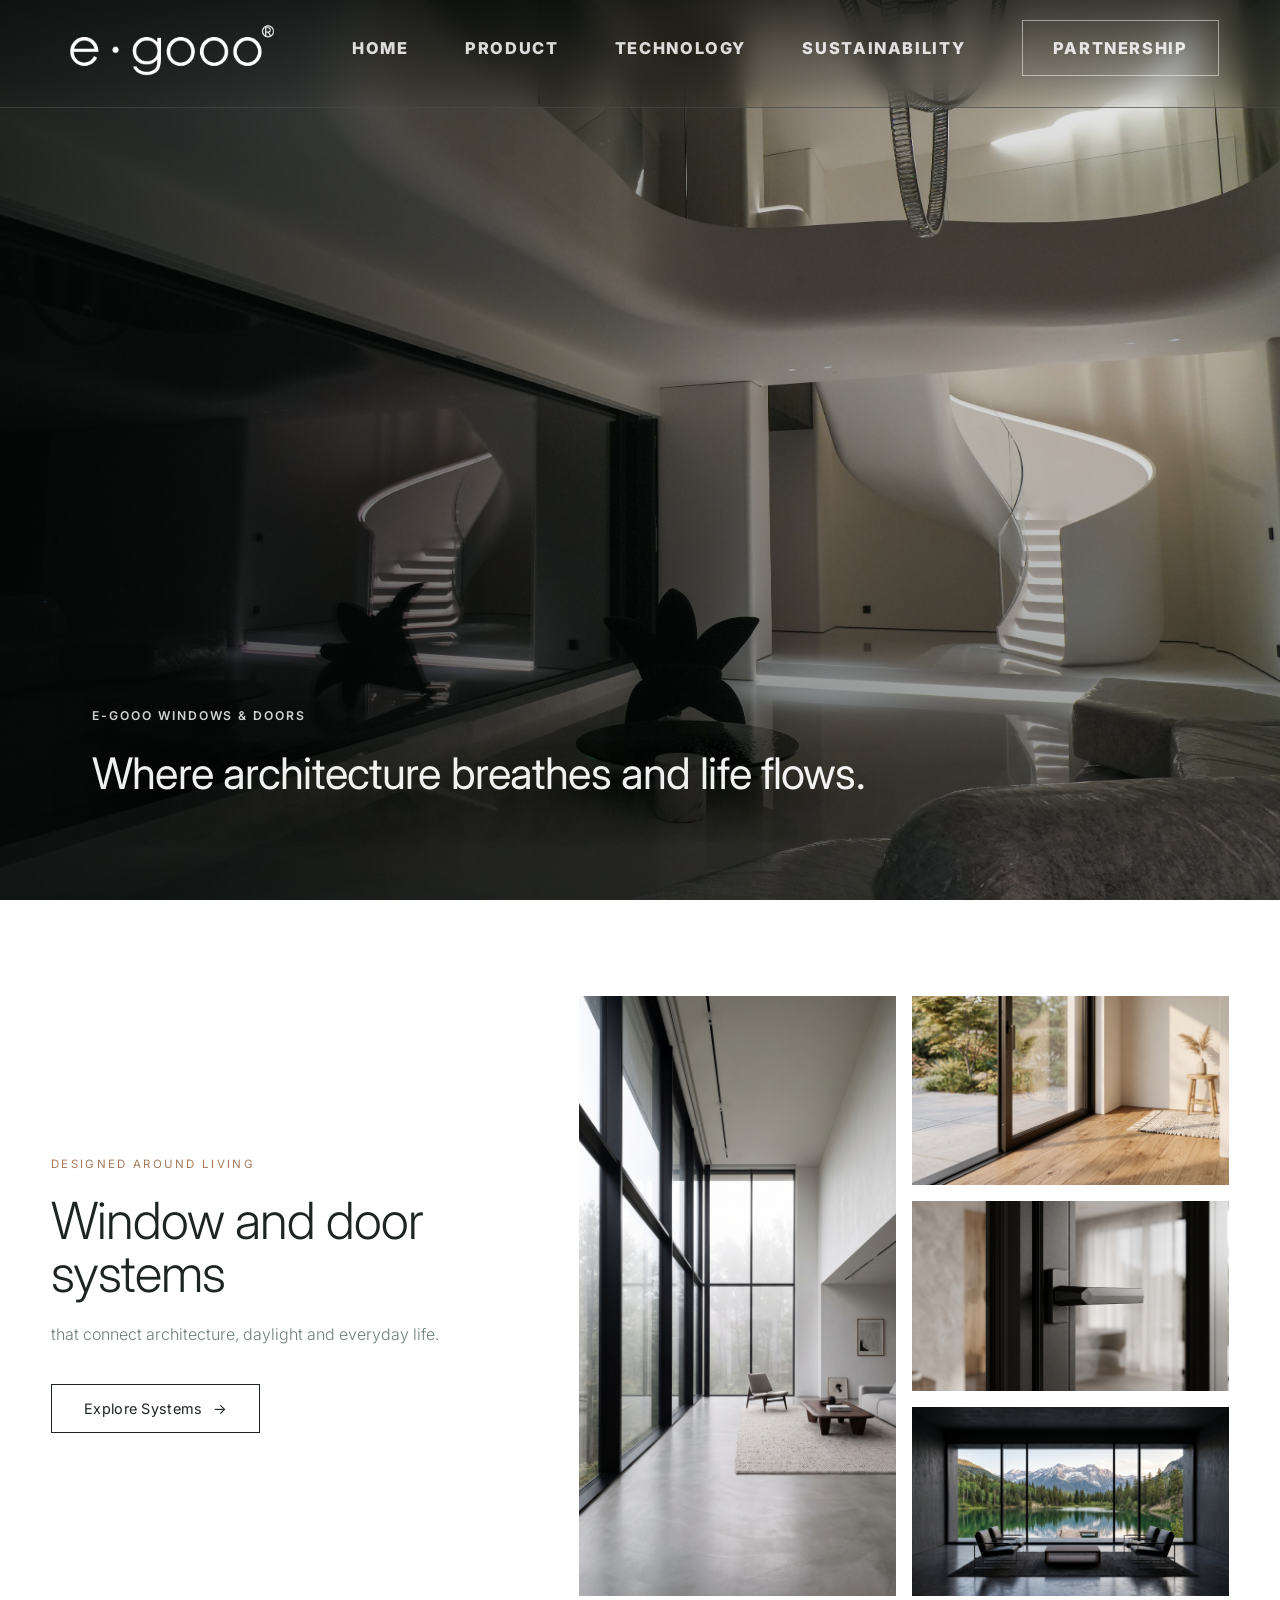
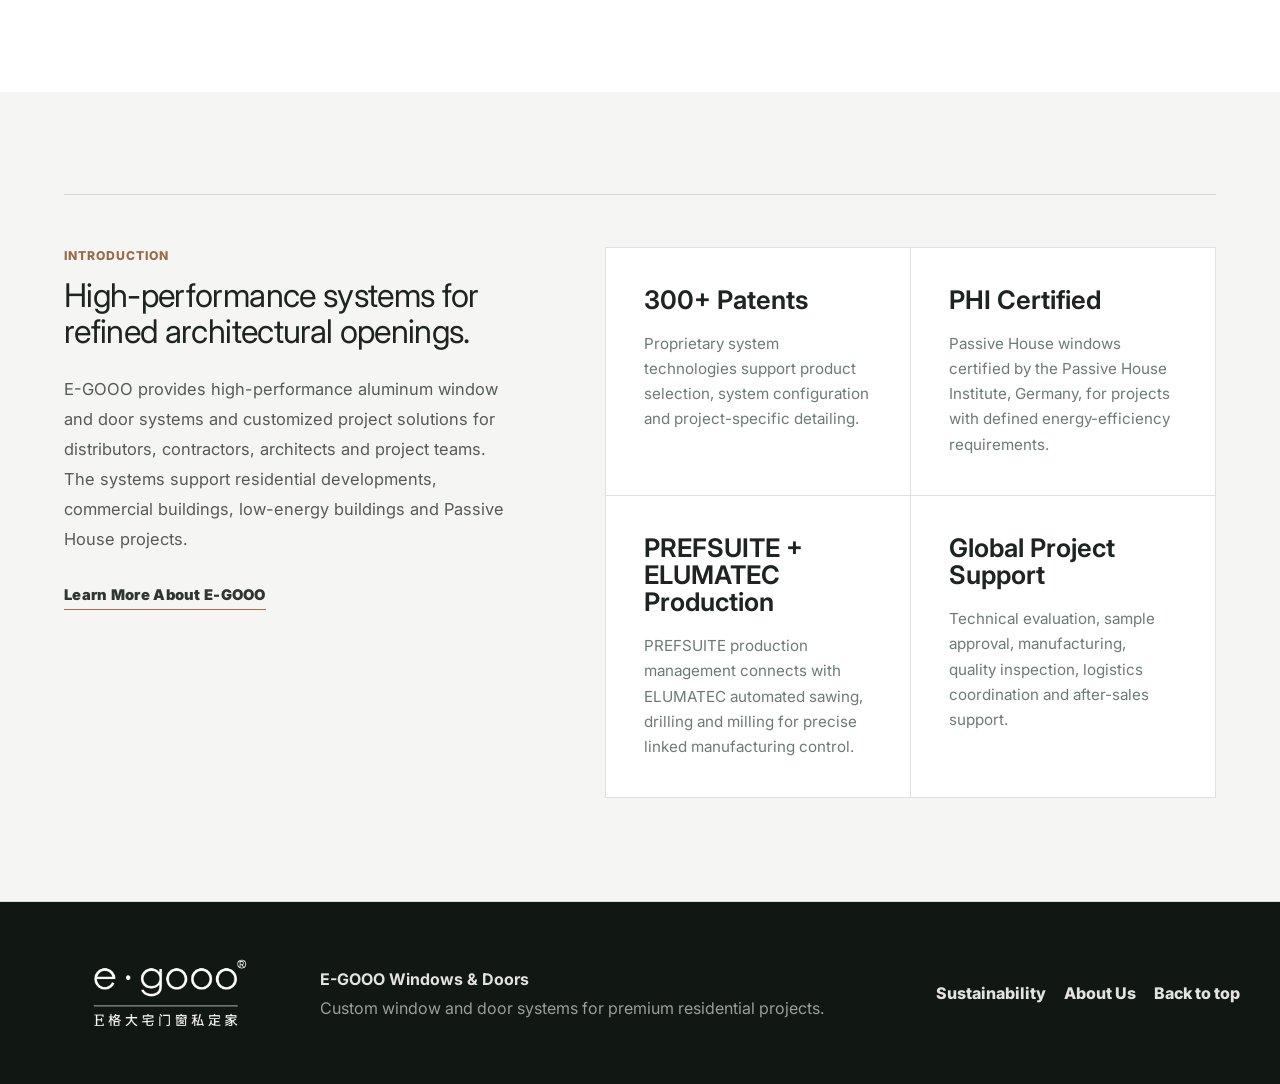
==== public/index.html @ a9b12af6 "Increase product portfolio spacing" ====
<!doctype html>
<html lang="en">
  <head>
    <meta charset="utf-8">
    <meta name="viewport" content="width=device-width, initial-scale=1">
    <title>E-GOOO Windows & Doors | Custom Systems for Premium Residences</title>
    <meta
      name="description"
      content="E-GOOO designs high-performance aluminum window, door and sliding systems for premium residential projects and global partners."
    >
    <link rel="icon" href="favicon.ico" sizes="any">
    <link rel="icon" type="image/png" href="assets/brand/e-gooo-favicon.png">
    <link rel="apple-touch-icon" href="assets/brand/apple-touch-icon.png">
    <link rel="stylesheet" href="styles.css?v=20260814-product-airy">
    <script src="app.js?v=20260814-portfolio" defer></script>
  </head>
  <body>
    <header class="site-header" data-header>
      <a class="brand" href="#home" aria-label="E-GOOO home">
        <img class="brand-logo" src="assets/brand/e-gooo-logo-wordmark.png" alt="E-GOOO logo">
        <span class="brand-copy">Windows &amp; Doors</span>
      </a>
      <button class="menu-button" type="button" aria-label="Open navigation" aria-expanded="false" aria-controls="site-nav" data-menu-button>
        <span></span>
        <span></span>
        <span></span>
      </button>
      <nav class="site-nav" id="site-nav" data-site-nav>
        <a href="#home">Home</a>
        <a href="product.html">Product</a>
        <a href="technology.html">Technology</a>
        <a href="sustainability.html">Sustainability</a>
        <a class="nav-cta" href="cooperation.html">Partnership</a>
      </nav>
    </header>

    <main>
      <section class="hero" id="home" aria-label="E-GOOO Windows & Doors">
        <img class="hero-image is-active" src="assets/hero/e-gooo-home-cover.jpg" alt="Modern residence interior with large window system" data-hero-slide>
        <div class="hero-tagline">
          <span class="hero-kicker">E-GOOO Windows &amp; Doors</span>
          <h1>Where architecture breathes and life flows.</h1>
        </div>
      </section>

      <section class="living-feature-section" id="photo-display" aria-labelledby="living-feature-title">
        <div class="living-feature">
          <div class="living-feature-copy">
            <p class="living-feature-eyebrow">Designed Around Living</p>
            <h2 id="living-feature-title">Window and door systems</h2>
            <p class="living-feature-subtext">that connect architecture, daylight and everyday life.</p>
            <a class="living-feature-cta" href="product.html">Explore Systems <span aria-hidden="true">&rarr;</span></a>
          </div>
          <div class="living-feature-gallery" aria-label="E-GOOO architectural window scenes">
            <figure class="living-feature-main">
              <img src="assets/home/living-vertical-window.jpeg" alt="Tall architectural window wall opening to a quiet interior" loading="lazy">
            </figure>
            <div class="living-feature-stack">
              <img src="assets/home/living-garden-door.jpeg" alt="Minimal sliding door connecting a warm living space to a garden" loading="lazy">
              <img src="assets/home/living-handle-detail.jpeg" alt="Close-up of a refined black window and door handle" loading="lazy">
              <img src="assets/home/living-mountain-view.jpeg" alt="Large window wall framing a mountain and lake view" loading="lazy">
            </div>
          </div>
        </div>
      </section>

      <section class="section home-intro" aria-label="E-GOOO introduction">
        <div class="home-intro-layout">
          <div class="home-intro-summary">
            <div class="section-kicker">Introduction</div>
            <h2>High-performance systems for refined architectural openings.</h2>
            <p>
              E-GOOO provides high-performance aluminum window and door systems and customized project solutions for distributors, contractors, architects and project teams. The systems support residential developments, commercial buildings, low-energy buildings and Passive House projects.
            </p>
            <a class="text-button intro-link" href="about.html">Learn More About E-GOOO</a>
          </div>
          <div class="intro-advantage-grid" aria-label="E-GOOO core advantages">
            <article>
              <strong>300+ Patents</strong>
              <p>Proprietary system technologies support product selection, system configuration and project-specific detailing.</p>
            </article>
            <article>
              <strong>PHI Certified</strong>
              <p>Passive House windows certified by the Passive House Institute, Germany, for projects with defined energy-efficiency requirements.</p>
            </article>
            <article>
              <strong>PREFSUITE + ELUMATEC Production</strong>
              <p>PREFSUITE production management connects with ELUMATEC automated sawing, drilling and milling for precise linked manufacturing control.</p>
            </article>
            <article>
              <strong>Global Project Support</strong>
              <p>Technical evaluation, sample approval, manufacturing, quality inspection, logistics coordination and after-sales support.</p>
            </article>
          </div>
        </div>
      </section>
    </main>

    <footer class="site-footer">
      <div class="footer-brand">
        <img class="footer-logo" src="assets/brand/e-gooo-logo-footer-transparent.png" alt="E-GOOO logo">
        <div>
          <strong>E-GOOO Windows &amp; Doors</strong>
          <p>Custom window and door systems for premium residential projects.</p>
        </div>
      </div>
      <nav class="footer-links" aria-label="Secondary pages">
        <a href="sustainability.html">Sustainability</a>
        <a href="about.html">About Us</a>
        <a href="#home">Back to top</a>
      </nav>
    </footer>
  </body>
</html>
---- public/styles.css ----
@import url("https://fonts.googleapis.com/css2?family=Inter:wght@300;400;500&display=swap");

:root {
  color-scheme: light;
  --ink: #1d2421;
  --muted: #60706a;
  --soft: #f4f6f2;
  --paper: #ffffff;
  --line: #d7ddd6;
  --green: #41685b;
  --green-dark: #28463c;
  --copper: #b36c3e;
  --mist: #e8eee8;
  --shadow: 0 18px 44px rgba(29, 36, 33, 0.12);
}

* {
  box-sizing: border-box;
}

html {
  scroll-behavior: smooth;
}

body {
  margin: 0;
  color: var(--ink);
  background: var(--soft);
  font-family: Inter, ui-sans-serif, system-ui, -apple-system, BlinkMacSystemFont, "Segoe UI", sans-serif;
  line-height: 1.5;
  letter-spacing: 0;
}

img {
  display: block;
  max-width: 100%;
}

[hidden] {
  display: none !important;
}

a {
  color: inherit;
  text-decoration: none;
}

button,
input,
select,
textarea {
  font: inherit;
}

.site-header {
  position: fixed;
  inset: 0 0 auto 0;
  z-index: 50;
  display: flex;
  align-items: start;
  justify-content: space-between;
  gap: 24px;
  min-height: 96px;
  padding: 16px 56px;
  color: var(--ink);
  background: rgba(255, 255, 255, 0.96);
  border-bottom: 1px solid rgba(215, 221, 214, 0.84);
  box-shadow: 0 10px 24px rgba(29, 36, 33, 0.05);
  backdrop-filter: blur(14px);
  opacity: 0;
  pointer-events: none;
  transform: translateY(-100%);
  transition: background 180ms ease, color 180ms ease, box-shadow 180ms ease, opacity 180ms ease, transform 180ms ease;
}

.site-header.is-scrolled,
.site-header.is-open {
  color: var(--ink);
  background: rgba(255, 255, 255, 0.94);
  box-shadow: 0 10px 26px rgba(29, 36, 33, 0.08);
  backdrop-filter: blur(14px);
  opacity: 1;
  pointer-events: auto;
  transform: translateY(0);
}

.inner-page .site-header {
  color: var(--ink);
  background: rgba(255, 255, 255, 0.96);
  box-shadow: 0 10px 26px rgba(29, 36, 33, 0.08);
  opacity: 1;
  pointer-events: auto;
  transform: translateY(0);
}

.brand {
  display: inline-grid;
  align-items: center;
  gap: 3px;
  min-width: 230px;
}

.brand-mark {
  font-size: 1.35rem;
  font-weight: 800;
}

.brand-logo {
  display: block;
  width: 188px;
  max-height: 54px;
  height: auto;
  object-fit: contain;
  filter: none;
}

.brand-copy {
  padding-left: 2px;
  color: var(--muted);
  font-size: 0.72rem;
  font-weight: 700;
  letter-spacing: 0.12em;
  text-transform: uppercase;
}

.site-nav {
  display: flex;
  align-items: center;
  justify-content: flex-end;
  gap: 24px;
  font-size: 0.86rem;
  font-weight: 700;
}

.site-nav a {
  padding: 8px 0;
}

.site-nav a:hover,
.site-nav a:focus-visible,
.site-nav [aria-current="page"] {
  color: var(--copper);
}

.nav-cta {
  border: 1px solid currentColor;
  border-radius: 6px;
  padding: 8px 14px !important;
}

.menu-button {
  display: none;
  width: 42px;
  height: 42px;
  border: 1px solid currentColor;
  border-radius: 6px;
  color: inherit;
  background: transparent;
  place-items: center;
  padding: 9px;
}

.menu-button span {
  display: block;
  width: 20px;
  height: 2px;
  margin: 3px auto;
  background: currentColor;
}

.hero {
  position: relative;
  min-height: min(74svh, 820px);
  overflow: hidden;
  background: #0d1210;
}

.hero::after {
  content: "";
  position: absolute;
  z-index: 1;
  inset: auto 0 0;
  height: 42%;
  background: linear-gradient(0deg, rgba(9, 15, 13, 0.5), rgba(9, 15, 13, 0));
  pointer-events: none;
}

.hero-image {
  position: absolute;
  z-index: 0;
  inset: 0;
  width: 100%;
  height: 100%;
  object-fit: cover;
  object-position: 58% center;
}

.hero-image.is-active {
  opacity: 1;
}

.hero-tagline {
  position: absolute;
  z-index: 3;
  left: 56px;
  right: 56px;
  bottom: 72px;
  pointer-events: none;
}

.hero-tagline h1 {
  display: inline-block;
  max-width: 780px;
  margin: 0;
  border-radius: 4px;
  padding: 10px 14px 12px;
  color: rgba(255, 255, 255, 0.92);
  background: rgba(7, 12, 10, 0.48);
  box-shadow: 0 18px 42px rgba(0, 0, 0, 0.22);
  backdrop-filter: blur(4px);
  font-size: 2.4rem;
  font-weight: 760;
  line-height: 1.18;
  letter-spacing: 0;
  text-shadow: 0 8px 22px rgba(0, 0, 0, 0.5);
}

.eyebrow,
.section-kicker {
  margin: 0 0 12px;
  color: var(--copper);
  font-size: 0.76rem;
  font-weight: 800;
  text-transform: uppercase;
}

.photo-showcase {
  display: grid;
  grid-template-columns: minmax(260px, 0.34fr) minmax(0, 1fr);
  gap: 28px;
  scroll-margin-top: 96px;
  padding: clamp(40px, 6vw, 76px) clamp(20px, 5vw, 56px);
  border-bottom: 1px solid var(--line);
  background: var(--paper);
}

.photo-showcase-copy {
  display: grid;
  align-content: start;
  min-height: 420px;
  padding-top: 8px;
}

.photo-showcase-copy span {
  display: block;
  margin-bottom: 12px;
  color: var(--copper);
  font-size: 0.78rem;
  font-weight: 900;
  text-transform: uppercase;
}

.photo-showcase-copy strong {
  max-width: 360px;
  color: var(--ink);
  font-size: clamp(1.55rem, 2.4vw, 2.75rem);
  line-height: 1.08;
}

.photo-showcase-grid {
  display: grid;
  grid-template-columns: minmax(0, 1.2fr) minmax(220px, 0.8fr);
  grid-template-rows: repeat(3, minmax(0, 1fr));
  gap: 14px;
  min-height: 560px;
}

.photo-showcase-grid figure {
  position: relative;
  min-height: 0;
  margin: 0;
  overflow: hidden;
  background: var(--mist);
}

.photo-showcase-grid img {
  width: 100%;
  height: 100%;
  min-height: 170px;
  object-fit: cover;
}

.showcase-primary {
  grid-row: 1 / -1;
}

.page-hero {
  position: relative;
  min-height: 520px;
  overflow: hidden;
  display: grid;
  align-items: end;
  padding: 168px 40px 72px;
  color: #fff;
}

.page-hero-image,
.page-hero-shade {
  position: absolute;
  inset: 0;
  width: 100%;
  height: 100%;
}

.page-hero-image {
  object-fit: cover;
  object-position: center center;
}

.product-page-hero .page-hero-image[src*="product-samples"] {
  object-fit: contain;
  object-position: right center;
  background: #f7f8f5;
}

.page-hero-shade {
  background:
    linear-gradient(90deg, rgba(9, 15, 13, 0.78), rgba(9, 15, 13, 0.36) 54%, rgba(9, 15, 13, 0.12)),
    linear-gradient(0deg, rgba(9, 15, 13, 0.68), rgba(9, 15, 13, 0.08) 58%);
}

.page-hero-content {
  position: relative;
  width: min(1120px, 100%);
  margin: 0 auto;
}

.page-breadcrumb {
  display: inline-flex;
  align-items: center;
  min-height: 34px;
  border: 1px solid rgba(255, 255, 255, 0.36);
  border-radius: 6px;
  padding: 6px 10px;
  color: rgba(255, 255, 255, 0.8);
  background: rgba(12, 20, 17, 0.28);
  font-size: 0.78rem;
  font-weight: 850;
}

.page-hero h1 {
  max-width: 820px;
  margin: 22px 0 0;
  font-size: clamp(2.35rem, 4.8vw, 5rem);
  line-height: 1.02;
  letter-spacing: 0;
  text-shadow: 0 10px 30px rgba(0, 0, 0, 0.38);
}

.page-hero p {
  max-width: 620px;
  margin: 24px 0 0;
  color: rgba(255, 255, 255, 0.82);
  font-size: 1.08rem;
}

.product-page-section {
  scroll-margin-top: 96px;
}

.hero-lede {
  max-width: 680px;
  margin: 26px 0 0;
  color: rgba(255, 255, 255, 0.88);
  font-size: 1.2rem;
}

.hero-actions {
  display: flex;
  flex-wrap: wrap;
  gap: 12px;
  margin-top: 30px;
}

.button {
  display: inline-flex;
  align-items: center;
  justify-content: center;
  min-height: 44px;
  border: 1px solid transparent;
  border-radius: 6px;
  padding: 10px 18px;
  font-weight: 800;
  cursor: pointer;
}

.button.primary {
  color: #fff;
  background: var(--green);
}

.button.primary:hover,
.button.primary:focus-visible {
  background: var(--green-dark);
}

.button.secondary {
  color: #fff;
  border-color: rgba(255, 255, 255, 0.72);
  background: rgba(255, 255, 255, 0.1);
}

.button.ghost {
  color: #fff;
  border-color: rgba(255, 255, 255, 0.44);
  background: rgba(0, 0, 0, 0.18);
}

.button.secondary.dark-text {
  color: var(--ink);
  border-color: var(--line);
  background: #fff;
}

.button.secondary:hover,
.button.secondary:focus-visible {
  background: rgba(255, 255, 255, 0.2);
}

.hero-metrics {
  display: grid;
  grid-template-columns: repeat(3, minmax(0, 1fr));
  gap: 1px;
  width: min(980px, 100%);
  margin: 42px 0 0;
  padding: 0;
  background: rgba(255, 255, 255, 0.22);
}

.hero-metrics div {
  padding: 18px 20px;
  background: rgba(14, 22, 19, 0.46);
}

.hero-metrics dt {
  margin: 0;
  font-size: 1rem;
  font-weight: 900;
}

.hero-metrics dd {
  margin: 6px 0 0;
  color: rgba(255, 255, 255, 0.76);
  font-size: 0.86rem;
}

.hero-controls {
  display: flex;
  gap: 8px;
  margin-top: 22px;
}

.hero-controls button {
  width: 34px;
  height: 4px;
  overflow: hidden;
  border: 0;
  border-radius: 99px;
  padding: 0;
  color: transparent;
  background: rgba(255, 255, 255, 0.36);
  cursor: pointer;
}

.hero-controls button.is-active {
  background: #fff;
}

.intro-strip {
  display: grid;
  grid-template-columns: repeat(3, minmax(0, 1fr));
  background: var(--paper);
  border-bottom: 1px solid var(--line);
}

.intro-item {
  color: inherit;
  min-height: 118px;
  padding: 30px 40px;
  border-right: 1px solid var(--line);
}

.intro-item:last-child {
  border-right: 0;
}

.intro-item span {
  display: block;
  margin-bottom: 8px;
  color: var(--copper);
  font-size: 0.78rem;
  font-weight: 900;
  text-transform: uppercase;
}

.intro-item strong {
  display: block;
  max-width: 360px;
  font-size: 1.05rem;
  line-height: 1.35;
}

.section {
  padding: 92px 40px;
  scroll-margin-top: 86px;
}

.section h2 {
  margin: 0;
  max-width: 780px;
  font-size: 2.45rem;
  line-height: 1.08;
}

.section h3 {
  margin: 0;
  line-height: 1.2;
}

.section p {
  color: var(--muted);
}

.section-header,
.split-layout,
.dealer-section,
.contact-section {
  display: grid;
  grid-template-columns: minmax(0, 0.9fr) minmax(320px, 0.75fr);
  gap: 56px;
  max-width: 1200px;
  margin: 0 auto;
}

.section-header {
  align-items: end;
  margin-bottom: 34px;
}

.section-header p,
.copy-stack p {
  margin: 0;
  font-size: 1rem;
}

.copy-stack {
  display: grid;
  gap: 18px;
}

.home-architecture,
.catalog-section,
.case-section {
  background: var(--soft);
}

.about-section,
.systems-section,
.news-section {
  background: var(--paper);
}

.home-intro {
  background: var(--paper);
}

.home-intro-copy {
  display: grid;
  gap: 18px;
  max-width: 980px;
  margin: 0 auto;
}

.home-intro-copy p {
  margin: 0;
  color: var(--ink);
  font-size: clamp(1rem, 1.15vw, 1.12rem);
  line-height: 1.85;
}

.home-intro-copy .intro-lead {
  max-width: 1080px;
  font-size: 1.18rem;
  line-height: 1.65;
}

.home-intro-copy strong {
  color: var(--ink);
  font-weight: 850;
}

.product-section,
.sustainability-section,
.contact-section {
  background: var(--soft);
}

.architecture-grid,
.about-grid,
.service-grid,
.product-support-grid,
.catalog-grid,
.case-grid {
  display: grid;
  gap: 18px;
  max-width: 1200px;
  margin: 0 auto;
}

.architecture-grid {
  grid-template-columns: 1.4fr 0.8fr 0.8fr;
}

.architecture-card,
.about-card,
.service-grid article,
.process-card,
.case-card,
.testimonial-card {
  border: 1px solid var(--line);
  border-radius: 8px;
  background: var(--paper);
  box-shadow: 0 10px 30px rgba(29, 36, 33, 0.05);
}

.architecture-card {
  display: grid;
  align-content: start;
  gap: 20px;
  padding: 24px;
}

.architecture-card img {
  width: 100%;
  aspect-ratio: 16 / 9;
  border-radius: 6px;
  object-fit: cover;
}

.architecture-card span,
.about-card span,
.process-card span,
.case-card span,
.testimonial-card span {
  display: block;
  margin-bottom: 10px;
  color: var(--copper);
  font-size: 0.78rem;
  font-weight: 900;
  text-transform: uppercase;
}

.architecture-card p,
.about-card p,
.service-grid p,
.process-card p,
.case-card p,
.testimonial-card p {
  margin: 10px 0 0;
}

.about-grid {
  grid-template-columns: 1.2fr 0.9fr 0.9fr;
}

.media-panel {
  position: relative;
  min-height: 460px;
  overflow: hidden;
  border-radius: 8px;
}

.media-panel img {
  width: 100%;
  height: 100%;
  min-height: 460px;
  object-fit: cover;
}

.play-card {
  position: absolute;
  left: 24px;
  right: 24px;
  bottom: 24px;
  display: grid;
  gap: 4px;
  border: 1px solid rgba(255, 255, 255, 0.5);
  border-radius: 8px;
  padding: 18px;
  color: #fff;
  text-align: left;
  background: rgba(14, 22, 19, 0.62);
  cursor: pointer;
  backdrop-filter: blur(10px);
}

.play-card span {
  color: var(--copper);
  font-size: 0.78rem;
  font-weight: 900;
  text-transform: uppercase;
}

.play-card strong {
  font-size: 1.25rem;
}

.play-card small {
  color: rgba(255, 255, 255, 0.78);
}

.about-card {
  padding: 26px;
}

.about-profile-header {
  align-items: start;
}

.about-profile-copy {
  display: grid;
  gap: 18px;
  max-width: 620px;
}

.about-profile-copy p {
  margin: 0;
  color: rgba(96, 112, 106, 0.95);
  font-size: clamp(1rem, 1.1vw, 1.08rem);
  line-height: 1.78;
}

.about-profile-copy strong {
  color: var(--ink);
  font-weight: 850;
}

.about-strength-grid {
  display: grid;
  grid-template-columns: repeat(4, minmax(0, 1fr));
  gap: 0;
  max-width: 1280px;
  margin: 0 auto;
  border-top: 1px solid rgba(29, 36, 33, 0.16);
  border-bottom: 1px solid rgba(29, 36, 33, 0.16);
}

.about-strength-grid article {
  min-height: 250px;
  padding: clamp(24px, 3vw, 38px) clamp(18px, 2.6vw, 32px);
  border-right: 1px solid rgba(29, 36, 33, 0.12);
}

.about-strength-grid article:last-child {
  border-right: 0;
}

.about-strength-grid span {
  display: block;
  margin-bottom: 30px;
  color: var(--copper);
  font-size: clamp(1.65rem, 2.4vw, 3rem);
  font-weight: 750;
  line-height: 1;
}

.about-strength-grid h3 {
  max-width: 260px;
}

.about-strength-grid p {
  margin: 16px 0 0;
  color: rgba(96, 112, 106, 0.92);
  font-size: 0.95rem;
  line-height: 1.66;
}

.company-philosophy-section {
  padding-top: clamp(76px, 8vw, 118px);
  padding-bottom: clamp(76px, 8vw, 118px);
  border-top: 1px solid rgba(29, 36, 33, 0.12);
  background: #fbfcf8;
}

.company-philosophy {
  display: grid;
  grid-template-columns: minmax(320px, 0.86fr) minmax(420px, 1fr);
  gap: clamp(42px, 7vw, 92px);
  align-items: center;
  max-width: 1280px;
  margin: 0 auto;
}

.company-philosophy-copy {
  display: grid;
  gap: 28px;
}

.company-philosophy-copy .section-kicker {
  position: relative;
  margin-bottom: 0;
  padding-top: 22px;
  letter-spacing: 0.16em;
}

.company-philosophy-copy .section-kicker::before {
  content: "";
  position: absolute;
  top: 0;
  left: 0;
  width: 58px;
  height: 2px;
  background: var(--copper);
}

.company-philosophy h2 {
  max-width: 560px;
  font-size: clamp(2.35rem, 5vw, 5rem);
  font-weight: 760;
  line-height: 0.98;
}

.philosophy-body {
  display: grid;
  gap: 18px;
  max-width: 640px;
}

.philosophy-body p {
  margin: 0;
  color: rgba(47, 58, 54, 0.78);
  font-size: clamp(1rem, 1.05vw, 1.08rem);
  line-height: 1.78;
}

.philosophy-signature {
  max-width: 520px;
  margin: 10px 0 0;
  color: var(--green-dark) !important;
  font-family: Georgia, "Times New Roman", serif;
  font-size: clamp(1.32rem, 2.1vw, 2rem);
  font-style: italic;
  line-height: 1.22;
}

.company-philosophy-media {
  margin: 0;
  min-height: clamp(560px, 62vw, 760px);
  overflow: hidden;
  border-left: 1px solid rgba(29, 36, 33, 0.14);
  background: #eef1ed;
}

.company-philosophy-media img {
  width: 100%;
  height: 100%;
  min-height: inherit;
  object-fit: cover;
  object-position: center center;
}

.timeline {
  display: grid;
  gap: 18px;
  margin: 0;
  padding: 0;
  list-style: none;
}

.timeline li {
  border-top: 1px solid var(--line);
  padding-top: 16px;
}

.timeline strong {
  color: var(--green-dark);
}

.timeline p {
  margin: 5px 0 0;
}

.service-grid {
  grid-template-columns: repeat(3, minmax(0, 1fr));
  margin-top: 18px;
}

.service-grid article {
  padding: 24px;
}

.filter-bar {
  display: flex;
  flex-wrap: wrap;
  gap: 10px;
  max-width: 1200px;
  margin: 0 auto 24px;
}

.filter-button {
  min-height: 40px;
  border: 1px solid var(--line);
  border-radius: 6px;
  padding: 8px 14px;
  color: var(--ink);
  background: var(--paper);
  font-weight: 800;
  cursor: pointer;
}

.filter-button.is-active,
.filter-button:hover,
.filter-button:focus-visible {
  color: #fff;
  border-color: var(--green);
  background: var(--green);
}

.product-family-grid {
  display: grid;
  grid-template-columns: repeat(3, minmax(0, 1fr));
  gap: 14px;
  max-width: 1200px;
  margin: 0 auto 22px;
}

.product-family-card {
  display: grid;
  align-content: space-between;
  min-height: 172px;
  border: 1px solid var(--line);
  border-radius: 8px;
  padding: 22px;
  color: var(--ink);
  background:
    linear-gradient(145deg, rgba(68, 104, 89, 0.09), rgba(190, 107, 54, 0.08)),
    #fff;
  box-shadow: 0 10px 30px rgba(29, 36, 33, 0.05);
  transition: border-color 160ms ease, box-shadow 160ms ease, transform 160ms ease;
}

.product-family-card:hover,
.product-family-card:focus-visible,
.product-family-card.is-active {
  border-color: rgba(68, 104, 89, 0.42);
  box-shadow: 0 18px 42px rgba(29, 36, 33, 0.1);
  transform: translateY(-2px);
}

.product-family-card span {
  color: var(--copper);
  font-size: 0.74rem;
  font-weight: 900;
  text-transform: uppercase;
}

.product-family-card strong {
  display: block;
  margin-top: 22px;
  font-size: clamp(1.25rem, 1.8vw, 1.7rem);
  line-height: 1.12;
}

.product-family-card small {
  display: block;
  margin-top: 12px;
  color: var(--muted);
  font-size: 0.88rem;
  font-weight: 700;
  line-height: 1.45;
}

.product-grid {
  display: grid;
  grid-template-columns: repeat(3, minmax(0, 1fr));
  gap: 18px;
  max-width: 1200px;
  margin: 0 auto;
}

.product-support-grid {
  grid-template-columns: repeat(2, minmax(0, 1fr));
  margin-top: 24px;
}

.process-card {
  display: flex;
  align-items: flex-end;
  justify-content: space-between;
  gap: 24px;
  padding: 24px;
}

.product-card,
.system-card,
.news-item,
.sustainability-columns article {
  border: 1px solid var(--line);
  border-radius: 8px;
  background: var(--paper);
  box-shadow: 0 10px 30px rgba(29, 36, 33, 0.05);
}

.product-card {
  display: grid;
  grid-template-rows: auto 1fr;
  min-height: 100%;
  overflow: hidden;
}

.product-card img {
  width: 100%;
  aspect-ratio: 16 / 10;
  object-fit: cover;
  background: var(--mist);
}

.product-card img[src*="product-samples"] {
  padding: 12px;
  object-fit: contain;
  background: #fff;
}

.product-body {
  display: grid;
  gap: 14px;
  padding: 18px;
}

.product-tag {
  color: var(--copper);
  font-size: 0.75rem;
  font-weight: 900;
  text-transform: uppercase;
}

.product-card h3 {
  font-size: 1.18rem;
}

.product-card p {
  margin: 0;
  font-size: 0.93rem;
}

.catalogue-archive-section {
  border-top: 1px solid rgba(29, 36, 33, 0.12);
  background: #fff;
}

.catalogue-archive-grid {
  display: grid;
  grid-template-columns: repeat(2, minmax(0, 1fr));
  gap: 0 28px;
  max-width: 1200px;
  margin: 0 auto;
  border-top: 1px solid rgba(29, 36, 33, 0.16);
}

.catalogue-card {
  display: grid;
  grid-template-columns: minmax(130px, 0.42fr) minmax(0, 1fr);
  gap: 22px;
  align-items: center;
  padding: 24px 0;
  border-bottom: 1px solid rgba(29, 36, 33, 0.16);
}

.catalogue-card img {
  display: block;
  width: 100%;
  aspect-ratio: 4 / 3;
  object-fit: contain;
  padding: 12px;
  background: #f4f5f1;
}

.catalogue-card span {
  color: var(--copper);
  font-size: 0.74rem;
  font-weight: 900;
  text-transform: uppercase;
}

.catalogue-card h3 {
  margin-top: 10px;
  color: var(--ink);
  font-size: clamp(1.15rem, 1.5vw, 1.55rem);
  line-height: 1.14;
}

.catalogue-card p {
  margin: 12px 0 18px;
  color: var(--muted);
  font-size: 0.95rem;
  line-height: 1.55;
}

.feature-list {
  display: grid;
  gap: 7px;
  margin: 0;
  padding: 0;
  list-style: none;
  color: var(--muted);
  font-size: 0.88rem;
}

.feature-list li {
  position: relative;
  padding-left: 16px;
}

.feature-list li::before {
  content: "";
  position: absolute;
  left: 0;
  top: 0.72em;
  width: 6px;
  height: 6px;
  border-radius: 50%;
  background: var(--green);
}

.product-actions {
  display: flex;
  flex-wrap: wrap;
  gap: 10px;
  align-self: end;
  padding-top: 4px;
}

.product-showcase-section {
  padding-top: clamp(54px, 5vw, 72px);
  padding-bottom: clamp(54px, 5vw, 72px);
  border-top: 1px solid rgba(29, 36, 33, 0.12);
  border-bottom: 1px solid rgba(29, 36, 33, 0.12);
  background: #fff;
}

.product-showcase {
  display: grid;
  grid-template-columns: minmax(380px, 0.72fr) minmax(500px, 1.28fr);
  gap: clamp(24px, 3vw, 42px);
  align-items: start;
  max-width: 1360px;
  margin: 0 auto;
}

.product-showcase-copy {
  display: grid;
  gap: 14px;
}

.product-showcase h2 {
  max-width: 420px;
  color: var(--ink);
  font-size: clamp(1.5rem, 1.9vw, 2.15rem);
  font-weight: 740;
  line-height: 1.07;
}

.product-showcase-subhead {
  max-width: 390px;
  margin: 0;
  color: rgba(96, 112, 106, 0.86) !important;
  font-family: Georgia, "Times New Roman", serif;
  font-size: clamp(0.86rem, 0.9vw, 0.98rem);
  font-style: italic;
  line-height: 1.45;
}

.product-showcase-body {
  display: grid;
  gap: 10px;
  max-width: 410px;
}

.product-showcase-body p {
  margin: 0;
  color: rgba(63, 75, 71, 0.86);
  font-size: clamp(0.78rem, 0.74vw, 0.86rem);
  line-height: 1.55;
}

.product-showcase blockquote {
  max-width: 400px;
  margin: 4px 0 0;
  border-left: 3px solid var(--copper);
  padding: 3px 0 3px 14px;
  color: var(--ink);
  font-size: clamp(0.88rem, 0.86vw, 1rem);
  font-weight: 780;
  line-height: 1.34;
}

.product-showcase-media {
  margin: 0;
  min-height: clamp(620px, 52vw, 760px);
  overflow: hidden;
  border-left: 1px solid rgba(29, 36, 33, 0.12);
  background: #fff;
}

.product-showcase-media img {
  width: 100%;
  height: 100%;
  min-height: inherit;
  object-fit: cover;
  object-position: center top;
  transform: scale(1.02);
}

.text-button {
  border: 0;
  border-bottom: 2px solid var(--copper);
  padding: 0 0 3px;
  color: var(--ink);
  background: transparent;
  font-weight: 900;
  cursor: pointer;
}

.text-button:hover,
.text-button:focus-visible {
  color: var(--copper);
}

.systems-section {
  border-top: 1px solid var(--line);
  border-bottom: 1px solid var(--line);
}

.selection-grid {
  display: grid;
  grid-template-columns: repeat(3, minmax(0, 1fr));
  gap: 18px;
  max-width: 1200px;
  margin: 0 auto 24px;
}

.selection-grid article {
  border: 1px solid var(--line);
  border-radius: 8px;
  padding: 24px;
  background: var(--paper);
  box-shadow: 0 8px 24px rgba(29, 36, 33, 0.04);
}

.selection-grid span,
.catalogue-drawer summary {
  color: var(--copper);
  font-size: 0.76rem;
  font-weight: 900;
  text-transform: uppercase;
}

.selection-grid p {
  margin: 10px 0 0;
  color: var(--muted);
}

.certificate-preview {
  display: block;
  margin-top: 16px;
  border: 1px solid var(--line);
  border-radius: 8px;
  overflow: hidden;
  background: #fff;
}

.certificate-preview img {
  display: block;
  width: 100%;
  aspect-ratio: 4 / 3;
  object-fit: contain;
  padding: 10px;
  background: #fff;
}

.certificate-link {
  display: inline-block;
  width: max-content;
  max-width: 100%;
  margin-top: 18px;
}

.certificate-grid .certificate-card {
  display: flex;
  flex-direction: column;
}

.certificate-grid {
  grid-template-columns: repeat(2, minmax(0, 1fr));
  max-width: 900px;
}

.certificate-grid .certificate-card p {
  flex: 1;
}

.qualification-archive {
  max-width: 1200px;
  margin: 64px auto 0;
  padding-top: 44px;
  border-top: 1px solid rgba(29, 36, 33, 0.16);
}

.qualification-archive-header {
  display: grid;
  grid-template-columns: minmax(180px, 0.35fr) minmax(0, 1fr) minmax(280px, 0.5fr);
  gap: 28px;
  align-items: start;
  margin-bottom: 30px;
}

.qualification-archive-header span,
.qualification-card span {
  color: var(--copper);
  font-size: 0.76rem;
  font-weight: 900;
  text-transform: uppercase;
}

.qualification-archive-header h3 {
  margin: 0;
  color: var(--ink);
  font-size: clamp(1.7rem, 3vw, 3rem);
  line-height: 1.02;
  letter-spacing: 0;
}

.qualification-archive-header p {
  margin: 0;
  color: var(--muted);
  font-size: 1rem;
  line-height: 1.7;
}

.qualification-card-grid {
  display: grid;
  grid-template-columns: repeat(4, minmax(0, 1fr));
  gap: 16px;
}

.qualification-card {
  display: grid;
  grid-template-rows: auto auto 1fr;
  gap: 12px;
  padding-bottom: 18px;
  border-bottom: 1px solid rgba(29, 36, 33, 0.14);
  color: var(--ink);
  text-decoration: none;
}

.qualification-card:hover,
.qualification-card:focus-visible {
  color: var(--copper);
}

.qualification-card:focus-visible {
  outline: 2px solid var(--copper);
  outline-offset: 4px;
}

.qualification-card img {
  display: block;
  width: 100%;
  aspect-ratio: 4 / 3;
  object-fit: contain;
  padding: 12px;
  border: 1px solid rgba(29, 36, 33, 0.12);
  background: #fff;
}

.qualification-card strong {
  display: block;
  color: currentColor;
  font-size: 1rem;
  line-height: 1.25;
}

.patent-archive {
  margin-top: 40px;
  border-top: 1px solid rgba(29, 36, 33, 0.16);
  border-bottom: 1px solid rgba(29, 36, 33, 0.16);
}

.patent-archive summary {
  cursor: pointer;
  padding: 22px 0;
  color: var(--ink);
  font-size: clamp(1.15rem, 2vw, 1.7rem);
  font-weight: 800;
}

.patent-archive summary:hover,
.patent-archive summary:focus-visible {
  color: var(--copper);
}

.patent-archive summary:focus-visible {
  outline: 2px solid var(--copper);
  outline-offset: 4px;
}

.patent-link-grid {
  display: grid;
  grid-template-columns: repeat(3, minmax(0, 1fr));
  gap: 0 24px;
  padding: 0 0 26px;
}

.patent-link-grid a {
  display: block;
  padding: 14px 0;
  border-top: 1px solid rgba(29, 36, 33, 0.1);
  color: var(--muted);
  text-decoration: none;
  line-height: 1.4;
}

.patent-link-grid a:hover,
.patent-link-grid a:focus-visible {
  color: var(--copper);
}

.comparison-panel {
  max-width: 1200px;
  margin: 0 auto 24px;
  border: 1px solid var(--line);
  border-radius: 8px;
  overflow: hidden;
  background: var(--paper);
  box-shadow: 0 10px 30px rgba(29, 36, 33, 0.05);
}

.comparison-intro {
  display: flex;
  align-items: end;
  justify-content: space-between;
  gap: 24px;
  padding: 22px 24px;
  border-bottom: 1px solid var(--line);
}

.comparison-intro p {
  max-width: 520px;
  margin: 0;
  color: var(--muted);
}

.comparison-table-wrap {
  overflow-x: auto;
}

.comparison-table {
  width: 100%;
  min-width: 980px;
  border-collapse: collapse;
  font-size: 0.88rem;
}

.comparison-table th,
.comparison-table td {
  border-bottom: 1px solid var(--line);
  padding: 14px 16px;
  text-align: left;
  vertical-align: top;
}

.comparison-table th {
  color: var(--ink);
  background: var(--mist);
  font-size: 0.76rem;
  text-transform: uppercase;
}

.comparison-table td {
  color: var(--muted);
}

.comparison-table td:first-child {
  color: var(--ink);
  font-weight: 850;
}

.comparison-table tr:last-child td {
  border-bottom: 0;
}

.table-action {
  min-height: 34px;
  border: 1px solid var(--green);
  border-radius: 6px;
  padding: 6px 12px;
  color: var(--green-dark);
  background: #fff;
  font-weight: 850;
  cursor: pointer;
}

.table-action:hover,
.table-action:focus-visible {
  color: #fff;
  background: var(--green);
}

.catalogue-drawer {
  max-width: 1200px;
  margin: 0 auto;
  border: 1px solid var(--line);
  border-radius: 8px;
  padding: 18px;
  background: rgba(255, 255, 255, 0.68);
}

.catalogue-drawer summary {
  cursor: pointer;
}

.catalogue-drawer .catalog-grid {
  margin-top: 16px;
}

.catalog-grid {
  grid-template-columns: repeat(2, minmax(0, 1fr));
}

.catalog-grid a {
  display: flex;
  align-items: center;
  justify-content: space-between;
  min-height: 58px;
  border: 1px solid var(--line);
  border-radius: 8px;
  padding: 14px 18px;
  color: var(--ink);
  background: var(--paper);
  font-weight: 850;
  box-shadow: 0 8px 24px rgba(29, 36, 33, 0.04);
}

.catalog-grid a::after {
  content: "PDF";
  color: var(--copper);
  font-size: 0.76rem;
  font-weight: 900;
}

.catalog-grid a:hover,
.catalog-grid a:focus-visible {
  border-color: var(--green);
  color: var(--green-dark);
}

.catalog-grid.compact a {
  min-height: 48px;
  padding: 11px 14px;
  font-size: 0.86rem;
}

.tvc-section {
  background: var(--paper);
}

.tvc-grid {
  display: grid;
  grid-template-columns: repeat(5, minmax(0, 1fr));
  gap: 14px;
  max-width: 1200px;
  margin: 0 auto;
}

.tvc-grid article {
  display: grid;
  align-content: start;
  gap: 10px;
  overflow: hidden;
  border: 1px solid var(--line);
  border-radius: 8px;
  padding: 22px;
  background: var(--paper);
  box-shadow: 0 10px 30px rgba(29, 36, 33, 0.05);
}

.tvc-grid span {
  color: var(--copper);
  font-size: 0.78rem;
  font-weight: 900;
}

.tvc-grid h3 {
  font-size: 0.95rem;
}

.tvc-grid p {
  margin: 0;
  color: var(--muted);
  font-size: 0.88rem;
}

.system-grid,
.sustainability-columns,
.news-list {
  display: grid;
  grid-template-columns: repeat(3, minmax(0, 1fr));
  gap: 18px;
  max-width: 1200px;
  margin: 0 auto;
}

.system-card,
.news-item,
.sustainability-columns article {
  padding: 24px;
}

.system-card span,
.dealer-steps span,
.news-item span {
  display: inline-block;
  margin-bottom: 16px;
  color: var(--copper);
  font-size: 0.78rem;
  font-weight: 900;
}

.system-card p,
.news-item p,
.sustainability-columns p {
  margin: 12px 0 0;
}

.solutions-section {
  display: grid;
  grid-template-columns: minmax(0, 1fr) minmax(420px, 0.9fr);
  gap: 0;
  padding: 0;
  background: var(--green-dark);
  color: #fff;
}

.solution-media img {
  width: 100%;
  height: 100%;
  min-height: 660px;
  object-fit: cover;
}

.solution-content {
  align-self: center;
  padding: 84px 56px;
}

.solution-content p {
  color: rgba(255, 255, 255, 0.78);
}

.solution-list {
  display: grid;
  gap: 24px;
  margin-top: 34px;
}

.solution-list article {
  padding-top: 20px;
  border-top: 1px solid rgba(255, 255, 255, 0.22);
}

.solution-list h3 {
  font-size: 1.08rem;
}

.solution-list p {
  margin: 8px 0 0;
}

.case-grid {
  grid-template-columns: repeat(3, minmax(0, 1fr));
}

.case-card {
  overflow: hidden;
}

.case-card img {
  width: 100%;
  aspect-ratio: 16 / 10;
  object-fit: cover;
}

.case-card div,
.testimonial-card {
  padding: 24px;
}

.testimonial-card {
  display: grid;
  align-content: center;
}

.testimonial-card blockquote {
  margin: 0;
  color: var(--ink);
  font-size: 1.2rem;
  font-weight: 850;
  line-height: 1.35;
}

.dealer-section {
  align-items: start;
}

.dealer-section > div p {
  max-width: 560px;
}

.dealer-steps {
  display: grid;
  gap: 14px;
  margin: 0;
  padding: 0;
  list-style: none;
}

.dealer-steps li {
  border-left: 3px solid var(--green);
  padding: 4px 0 14px 20px;
}

.dealer-steps strong {
  display: block;
  font-size: 1.02rem;
}

.dealer-steps p {
  margin: 6px 0 0;
}

.cooperation-benefits {
  display: grid;
  grid-column: 1 / -1;
  grid-template-columns: repeat(3, minmax(0, 1fr));
  gap: 18px;
  width: 100%;
  max-width: 1200px;
}

.cooperation-benefits article {
  border: 1px solid var(--line);
  border-radius: 8px;
  padding: 24px;
  background: var(--paper);
  box-shadow: 0 10px 30px rgba(29, 36, 33, 0.05);
}

.cooperation-benefits span {
  display: block;
  margin-bottom: 10px;
  color: var(--copper);
  font-size: 0.76rem;
  font-weight: 900;
  text-transform: uppercase;
}

.cooperation-benefits p {
  margin: 10px 0 0;
  color: var(--muted);
}

.partnership-copy-section {
  background: var(--soft);
}

.partner-support-section {
  padding-top: 0;
}

.partnership-copy-grid {
  display: grid;
  grid-template-columns: repeat(3, minmax(0, 1fr));
  gap: 18px;
  max-width: 1200px;
  margin: 0 auto;
}

.partnership-copy-grid.two-column {
  grid-template-columns: repeat(2, minmax(0, 1fr));
}

.partnership-copy-grid article {
  border: 1px solid var(--line);
  border-radius: 8px;
  padding: 26px;
  background: var(--paper);
  box-shadow: 0 10px 30px rgba(29, 36, 33, 0.05);
}

.partnership-copy-grid span {
  display: block;
  margin-bottom: 12px;
  color: var(--copper);
  font-size: 0.76rem;
  font-weight: 900;
  text-transform: uppercase;
}

.partnership-copy-grid h3 {
  font-size: 1.24rem;
}

.partnership-copy-grid p {
  margin: 14px 0 0;
  color: var(--muted);
}

.partnership-copy-section .dealer-form {
  margin: 26px auto 0;
}

.dealer-form {
  display: grid;
  grid-column: 1 / -1;
  grid-template-columns: repeat(2, minmax(0, 1fr));
  gap: 16px;
  width: 100%;
  max-width: 1200px;
  border: 1px solid var(--line);
  border-radius: 8px;
  padding: 24px;
  background: var(--paper);
  box-shadow: var(--shadow);
}

.dealer-form label {
  display: grid;
  gap: 7px;
  color: var(--ink);
  font-size: 0.86rem;
  font-weight: 800;
}

.dealer-form input,
.dealer-form select,
.dealer-form textarea {
  width: 100%;
  border: 1px solid var(--line);
  border-radius: 6px;
  padding: 11px 12px;
  color: var(--ink);
  background: #fff;
}

.contact-section {
  max-width: none;
  padding-top: 92px;
  padding-bottom: 92px;
  border-top: 1px solid var(--line);
}

.contact-copy,
.contact-form {
  width: 100%;
  max-width: 560px;
}

.contact-copy {
  justify-self: end;
}

.contact-methods {
  display: flex;
  flex-wrap: wrap;
  gap: 10px;
  margin-top: 24px;
}

.contact-methods a,
.contact-methods span {
  display: inline-flex;
  align-items: center;
  min-height: 40px;
  border: 1px solid var(--line);
  border-radius: 6px;
  padding: 8px 12px;
  color: var(--ink);
  background: rgba(255, 255, 255, 0.72);
  font-size: 0.9rem;
  font-weight: 800;
}

.contact-methods a:hover,
.contact-methods a:focus-visible {
  color: #fff;
  border-color: var(--green);
  background: var(--green);
}

.contact-form {
  display: grid;
  grid-template-columns: repeat(2, minmax(0, 1fr));
  gap: 16px;
  justify-self: start;
  padding: 24px;
  border: 1px solid var(--line);
  border-radius: 8px;
  background: var(--paper);
  box-shadow: var(--shadow);
}

.contact-form label {
  display: grid;
  gap: 7px;
  color: var(--ink);
  font-size: 0.86rem;
  font-weight: 800;
}

.contact-form input,
.contact-form select,
.contact-form textarea {
  width: 100%;
  border: 1px solid var(--line);
  border-radius: 6px;
  padding: 11px 12px;
  color: var(--ink);
  background: #fff;
}

.contact-form textarea {
  resize: vertical;
}

.wide {
  grid-column: 1 / -1;
}

.form-status {
  min-height: 22px;
  margin: 0;
  color: var(--green-dark) !important;
  font-weight: 800;
}

.product-dialog {
  width: min(1120px, calc(100% - 32px));
  border: 0;
  border-radius: 8px;
  padding: 0;
  box-shadow: var(--shadow);
}

.product-dialog::backdrop,
.media-dialog::backdrop {
  background: rgba(9, 15, 13, 0.62);
}

.dialog-close {
  position: absolute;
  top: 12px;
  right: 12px;
  width: 38px;
  height: 38px;
  border: 0;
  border-radius: 6px;
  color: var(--ink);
  background: rgba(255, 255, 255, 0.88);
  font-size: 1.7rem;
  line-height: 1;
  cursor: pointer;
}

.dialog-body {
  display: grid;
  grid-template-columns: minmax(0, 1.05fr) minmax(300px, 0.95fr);
  gap: 0;
  overflow: hidden;
}

.dialog-media {
  display: grid;
  align-content: stretch;
  background: #fff;
}

.dialog-media > img {
  width: 100%;
  height: 100%;
  min-height: 520px;
  object-fit: cover;
}

.dialog-media > img[src*="product-samples"] {
  padding: 28px;
  object-fit: contain;
}

.sample-gallery {
  display: grid;
  grid-template-columns: repeat(2, minmax(0, 1fr));
  gap: 10px;
  padding: 0 20px 20px;
  background: #fff;
}

.sample-gallery figure {
  margin: 0;
  border: 1px solid var(--line);
  border-radius: 8px;
  overflow: hidden;
  background: var(--soft);
}

.sample-gallery img {
  width: 100%;
  aspect-ratio: 4 / 3;
  object-fit: contain;
  padding: 10px;
  background: #fff;
}

.sample-gallery figcaption {
  padding: 8px 10px 10px;
  color: var(--muted);
  font-size: 0.78rem;
  font-weight: 800;
}

.dialog-copy {
  max-height: min(760px, calc(100svh - 64px));
  overflow: auto;
  padding: 42px;
}

.dialog-copy h2 {
  margin: 0;
  font-size: 2rem;
  line-height: 1.1;
}

.dialog-copy p {
  color: var(--muted);
}

.detail-list {
  display: grid;
  gap: 12px;
  margin: 24px 0;
  padding: 0;
  list-style: none;
}

.detail-list li {
  border-top: 1px solid var(--line);
  padding-top: 12px;
}

.detail-list.info-cards {
  grid-template-columns: repeat(3, minmax(0, 1fr));
  gap: 10px;
}

.detail-list.info-cards li {
  border: 1px solid var(--line);
  border-radius: 8px;
  padding: 14px;
  background: var(--soft);
}

.detail-list.info-cards p {
  margin: 8px 0 0;
  font-size: 0.88rem;
}

.spec-table {
  width: 100%;
  margin: 14px 0 24px;
  border-collapse: collapse;
  font-size: 0.9rem;
}

.spec-table th,
.spec-table td {
  border-top: 1px solid var(--line);
  padding: 10px 0;
  text-align: left;
  vertical-align: top;
}

.spec-table th {
  width: 38%;
  color: var(--ink);
}

.spec-table td {
  color: var(--muted);
}

.color-list {
  display: flex;
  flex-wrap: wrap;
  gap: 8px;
  margin: 12px 0 24px;
}

.color-swatch {
  display: inline-flex;
  align-items: center;
  min-height: 32px;
  border: 1px solid var(--line);
  border-radius: 6px;
  padding: 6px 10px 6px 30px;
  color: var(--ink);
  background: #fff;
  font-size: 0.8rem;
  font-weight: 800;
  position: relative;
}

.color-swatch::before {
  content: "";
  position: absolute;
  left: 9px;
  width: 13px;
  height: 13px;
  border: 1px solid rgba(0, 0, 0, 0.18);
  border-radius: 50%;
  background: #2b2b2b;
}

.color-swatch[data-color*="white"]::before {
  background: #f5f3ed;
}

.color-swatch[data-color*="grey"]::before,
.color-swatch[data-color*="gray"]::before {
  background: #767d7b;
}

.color-swatch[data-color*="bronze"]::before,
.color-swatch[data-color*="champagne"]::before {
  background: #9a7455;
}

.color-swatch[data-color*="wood"]::before {
  background: #91613c;
}

.dialog-actions {
  display: flex;
  flex-wrap: wrap;
  gap: 10px;
  margin-top: 6px;
}

.media-dialog {
  width: min(940px, calc(100% - 32px));
  border: 0;
  border-radius: 8px;
  padding: 0;
  box-shadow: var(--shadow);
}

.media-dialog-body {
  display: grid;
  grid-template-columns: 1.1fr 0.9fr;
  overflow: hidden;
  background: #fff;
}

.media-poster {
  position: relative;
  min-height: 460px;
}

.media-poster img {
  width: 100%;
  height: 100%;
  min-height: 460px;
  object-fit: cover;
}

.poster-play {
  position: absolute;
  left: 50%;
  top: 50%;
  display: inline-flex;
  align-items: center;
  justify-content: center;
  width: 74px;
  height: 74px;
  border: 1px solid rgba(255, 255, 255, 0.58);
  border-radius: 50%;
  color: #fff;
  background: rgba(14, 22, 19, 0.52);
  font-size: 0.78rem;
  font-weight: 900;
  text-transform: uppercase;
  transform: translate(-50%, -50%);
}

.media-copy {
  align-self: center;
  padding: 42px;
}

.media-copy h2 {
  margin: 0;
  font-size: 2rem;
  line-height: 1.1;
}

.media-copy p {
  color: var(--muted);
}

.media-note {
  border-top: 1px solid var(--line);
  padding-top: 16px;
  font-size: 0.9rem;
}

.site-footer {
  display: flex;
  align-items: center;
  justify-content: space-between;
  gap: 24px;
  padding: 34px 40px;
  border-top: 1px solid var(--line);
  color: var(--ink);
  background: #fff;
}

.site-footer p {
  margin: 5px 0 0;
  color: var(--muted);
}

.footer-brand {
  display: flex;
  align-items: center;
  gap: 20px;
}

.footer-logo {
  display: block;
  width: 260px;
  max-width: 48vw;
  height: auto;
  filter: invert(1) brightness(1.18);
}

.site-footer a {
  font-weight: 800;
}

.footer-links {
  display: flex;
  align-items: center;
  justify-content: flex-end;
  flex-wrap: wrap;
  gap: 18px;
}

.footer-links a:hover,
.footer-links a:focus-visible,
.footer-links [aria-current="page"] {
  color: var(--copper);
}

@media (max-width: 1120px) {
  .site-header {
    min-height: 86px;
    padding: 12px 24px;
  }

  .menu-button {
    display: block;
  }

  .site-nav {
    position: absolute;
    left: 24px;
    right: 24px;
    top: 82px;
    display: none;
    grid-template-columns: repeat(2, minmax(0, 1fr));
    gap: 4px 18px;
    padding: 18px;
    border: 1px solid var(--line);
    border-radius: 8px;
    color: var(--ink);
    background: #fff;
    box-shadow: var(--shadow);
  }

  .site-header.is-open .site-nav {
    display: grid;
  }

  .brand {
    min-width: 0;
  }

  .brand-logo {
    width: 158px;
  }

  .brand-copy {
    font-size: 0.66rem;
  }

  .product-grid,
  .product-family-grid,
  .partnership-copy-grid,
  .selection-grid,
  .system-grid,
  .sustainability-columns,
  .news-list,
  .tvc-grid,
  .architecture-grid,
  .about-grid,
  .about-strength-grid,
  .service-grid,
  .cooperation-benefits,
  .case-grid {
    grid-template-columns: repeat(2, minmax(0, 1fr));
  }

  .about-strength-grid article:nth-child(2) {
    border-right: 0;
  }

  .about-strength-grid article:nth-child(-n + 2) {
    border-bottom: 1px solid rgba(29, 36, 33, 0.12);
  }

  .architecture-card.wide-card,
  .media-panel {
    grid-column: 1 / -1;
  }

  .solutions-section {
    grid-template-columns: 1fr;
  }

  .solution-media img {
    min-height: 420px;
  }

  .photo-showcase {
    grid-template-columns: 1fr;
  }

  .photo-showcase-copy {
    min-height: 0;
    padding: 0;
  }

  .photo-showcase-grid {
    min-height: 520px;
  }

  .qualification-archive-header {
    grid-template-columns: 1fr 1.2fr;
  }

  .qualification-archive-header p {
    grid-column: 1 / -1;
    max-width: 720px;
  }

  .qualification-card-grid {
    grid-template-columns: repeat(3, minmax(0, 1fr));
  }

  .patent-link-grid {
    grid-template-columns: repeat(2, minmax(0, 1fr));
  }

  .catalogue-archive-grid {
    grid-template-columns: 1fr;
  }

  .company-philosophy {
    grid-template-columns: minmax(300px, 0.92fr) minmax(360px, 1fr);
    gap: 44px;
  }

  .company-philosophy-media {
    min-height: 560px;
  }
}

@media (max-width: 820px) {
  .hero {
    min-height: 58svh;
  }

  .hero-tagline {
    left: 20px;
    right: 20px;
    bottom: 22px;
  }

  .hero-tagline h1 {
    max-width: 560px;
    padding: 8px 10px 9px;
    font-size: 1.45rem;
  }

  .hero-lede {
    font-size: 1rem;
  }

  .photo-showcase-copy {
    padding: 0;
  }

  .photo-showcase-grid {
    grid-template-columns: 1fr;
    grid-template-rows: none;
    min-height: 0;
  }

  .showcase-primary {
    grid-row: auto;
  }

  .photo-showcase-grid img {
    aspect-ratio: 16 / 10;
    min-height: 0;
  }

  .page-hero {
    min-height: 460px;
    padding: 126px 20px 56px;
  }

  .page-hero h1 {
    font-size: 2.4rem;
  }

  .page-hero p {
    font-size: 1rem;
  }

  .hero-metrics,
  .intro-strip,
  .section-header,
  .split-layout,
  .partnership-copy-grid,
  .partnership-copy-grid.two-column,
  .architecture-grid,
  .about-grid,
  .service-grid,
  .cooperation-benefits,
  .product-support-grid,
  .selection-grid,
  .catalog-grid,
  .case-grid,
  .dealer-section,
  .contact-section,
  .dialog-body,
  .media-dialog-body {
    grid-template-columns: 1fr;
  }

  .catalogue-card {
    grid-template-columns: minmax(110px, 0.36fr) minmax(0, 1fr);
  }

  .qualification-archive {
    margin-top: 42px;
    padding-top: 32px;
  }

  .qualification-archive-header,
  .qualification-card-grid,
  .patent-link-grid {
    grid-template-columns: 1fr;
  }

  .hero-metrics {
    margin-top: 28px;
  }

  .intro-item {
    border-right: 0;
    border-bottom: 1px solid var(--line);
    padding: 24px 20px;
  }

  .section {
    padding: 68px 20px;
  }

  .section h2 {
    font-size: 2rem;
  }

  .section-header {
    gap: 18px;
  }

  .company-philosophy {
    grid-template-columns: 1fr;
    gap: 34px;
  }

  .company-philosophy h2 {
    max-width: 620px;
    font-size: clamp(2.2rem, 10vw, 3.6rem);
  }

  .philosophy-body {
    max-width: none;
  }

  .company-philosophy-media {
    min-height: 520px;
    border-left: 0;
  }

  .about-strength-grid {
    grid-template-columns: 1fr;
  }

  .about-strength-grid article,
  .about-strength-grid article:nth-child(2) {
    min-height: 0;
    border-right: 0;
    border-bottom: 1px solid rgba(29, 36, 33, 0.12);
  }

  .about-strength-grid article:last-child {
    border-bottom: 0;
  }

  .about-strength-grid span {
    margin-bottom: 18px;
  }

  .filter-bar {
    flex-wrap: nowrap;
    overflow-x: auto;
    padding-bottom: 4px;
  }

  .filter-button {
    white-space: nowrap;
  }

  .comparison-intro {
    align-items: start;
    flex-direction: column;
  }

  .detail-list.info-cards {
    grid-template-columns: 1fr;
  }

  .product-grid,
  .product-family-grid,
  .system-grid,
  .sustainability-columns,
  .news-list,
  .tvc-grid,
  .catalogue-archive-grid {
    grid-template-columns: 1fr;
  }

  .process-card {
    align-items: stretch;
    flex-direction: column;
  }

  .dealer-form {
    grid-template-columns: 1fr;
    padding: 18px;
  }

  .solution-content {
    padding: 64px 20px;
  }

  .contact-copy,
  .contact-form {
    max-width: none;
    justify-self: stretch;
  }

  .contact-form {
    grid-template-columns: 1fr;
    padding: 18px;
  }

  .dialog-media > img {
    min-height: 280px;
  }

  .media-poster,
  .media-poster img {
    min-height: 280px;
  }

  .dialog-copy,
  .media-copy {
    padding: 28px 22px;
  }

  .site-footer {
    align-items: flex-start;
    flex-direction: column;
    padding: 30px 20px;
  }

  .footer-brand {
    align-items: flex-start;
    flex-direction: column;
    gap: 14px;
  }
}

@media (max-width: 520px) {
  .site-header {
    min-height: 76px;
    padding: 10px 16px;
  }

  .brand-logo {
    width: 132px;
  }

  .brand-copy {
    font-size: 0.58rem;
    letter-spacing: 0.08em;
  }

  .site-nav {
    left: 16px;
    right: 16px;
    top: 72px;
    grid-template-columns: 1fr;
  }

  .hero {
    min-height: 52svh;
  }

  .hero-tagline h1 {
    font-size: 1.12rem;
    line-height: 1.28;
  }

  .hero-actions {
    flex-direction: column;
  }

  .company-philosophy-section {
    padding-right: 16px;
    padding-left: 16px;
  }

  .company-philosophy-copy {
    gap: 22px;
  }

  .company-philosophy-media {
    min-height: 420px;
  }

  .hero-actions .button {
    width: 100%;
  }

  .hero-metrics div {
    padding: 14px;
  }
}

/* Premium visual refinement */
body {
  background: #f6f7f4;
}

.site-header {
  min-height: 96px;
  padding: 18px clamp(22px, 4vw, 72px);
  border-bottom-color: rgba(29, 36, 33, 0.08);
  box-shadow: none;
}

.inner-page .site-header,
.site-header.is-scrolled,
.site-header.is-open {
  background: rgba(255, 255, 255, 0.88);
  box-shadow: 0 12px 34px rgba(29, 36, 33, 0.06);
}

.brand-logo {
  width: 164px;
}

.brand-copy {
  color: rgba(29, 36, 33, 0.54);
  font-size: 0.66rem;
}

.site-nav {
  gap: clamp(30px, 3.8vw, 64px);
  color: rgba(29, 36, 33, 0.74);
  font-size: clamp(1rem, 1.05vw, 1.12rem);
  letter-spacing: 0.1em;
  text-transform: uppercase;
}

.nav-cta {
  border-radius: 2px;
  padding: 13px 24px !important;
}

.hero {
  min-height: min(88svh, 920px);
}

.hero::before {
  content: "";
  position: absolute;
  z-index: 1;
  inset: 0;
  background:
    linear-gradient(90deg, rgba(4, 8, 7, 0.58), rgba(4, 8, 7, 0.16) 48%, rgba(4, 8, 7, 0.04)),
    linear-gradient(0deg, rgba(4, 8, 7, 0.55), rgba(4, 8, 7, 0.02) 55%);
  pointer-events: none;
}

.hero::after {
  display: none;
}

.hero-image {
  object-position: 58% center;
}

.hero-tagline {
  left: clamp(24px, 7vw, 112px);
  right: clamp(24px, 7vw, 112px);
  bottom: clamp(44px, 8vw, 104px);
}

.hero-tagline h1 {
  max-width: 760px;
  padding: 0 0 0 22px;
  border-left: 2px solid rgba(255, 255, 255, 0.72);
  border-radius: 0;
  color: rgba(255, 255, 255, 0.94);
  background: transparent;
  box-shadow: none;
  backdrop-filter: none;
  font-size: clamp(2rem, 4.6vw, 5rem);
  font-weight: 620;
  line-height: 1.02;
  text-shadow: 0 16px 42px rgba(0, 0, 0, 0.58);
}

.photo-showcase {
  grid-template-columns: minmax(220px, 0.28fr) minmax(0, 1fr);
  gap: clamp(28px, 5vw, 72px);
  padding: clamp(58px, 7vw, 108px) clamp(24px, 6vw, 88px);
  border-bottom: 0;
  background: #fff;
}

.photo-showcase-copy {
  min-height: 0;
  padding-top: 0;
}

.photo-showcase-copy span,
.section-kicker,
.product-tag,
.architecture-card span,
.about-card span,
.process-card span,
.case-card span,
.testimonial-card span,
.selection-grid span,
.catalogue-drawer summary,
.system-card span,
.dealer-steps span,
.news-item span,
.cooperation-benefits span,
.partnership-copy-grid span {
  color: #9d6846;
  letter-spacing: 0.08em;
}

.photo-showcase-copy strong {
  max-width: 320px;
  font-size: clamp(1.55rem, 2.8vw, 3.2rem);
  font-weight: 650;
  line-height: 1.04;
}

.photo-showcase-grid {
  gap: 18px;
}

.photo-showcase-grid figure {
  border-radius: 2px;
  background: #e9ece7;
}

.section {
  padding: clamp(76px, 8vw, 124px) clamp(24px, 5vw, 72px);
}

.section h2 {
  font-size: clamp(2rem, 3.2vw, 4rem);
  font-weight: 650;
  line-height: 1.04;
}

.section-header {
  max-width: 1280px;
  margin-bottom: clamp(34px, 4vw, 58px);
}

.section-header p {
  max-width: 520px;
  color: rgba(96, 112, 106, 0.92);
  font-size: 1.02rem;
  line-height: 1.72;
}

.home-intro {
  background: #f6f7f4;
}

.home-intro .section-header {
  margin-bottom: 24px;
}

.home-intro-copy {
  grid-template-columns: minmax(0, 0.92fr) minmax(300px, 0.82fr);
  column-gap: clamp(36px, 7vw, 96px);
  row-gap: 22px;
  max-width: 1280px;
}

.home-intro-copy .intro-lead {
  grid-row: span 2;
  max-width: 620px;
  font-size: clamp(1.55rem, 2.25vw, 2.35rem);
  line-height: 1.25;
}

.home-intro-copy p:not(.intro-lead) {
  color: rgba(29, 36, 33, 0.76);
  font-size: 1rem;
  line-height: 1.82;
}

.page-hero {
  min-height: min(76svh, 760px);
  padding: 150px clamp(24px, 5vw, 72px) 86px;
}

.product-page-hero .page-hero-image[src*="clean"] {
  object-fit: cover;
  object-position: center center;
  background: #121612;
}

.page-hero-shade {
  background:
    linear-gradient(90deg, rgba(7, 10, 9, 0.74), rgba(7, 10, 9, 0.34) 54%, rgba(7, 10, 9, 0.06)),
    linear-gradient(0deg, rgba(7, 10, 9, 0.66), rgba(7, 10, 9, 0.04) 62%);
}

.page-breadcrumb {
  min-height: 0;
  border: 0;
  border-radius: 0;
  padding: 0;
  color: rgba(255, 255, 255, 0.72);
  background: transparent;
  font-size: 0.72rem;
  letter-spacing: 0.12em;
  text-transform: uppercase;
}

.page-hero h1 {
  max-width: 780px;
  margin-top: 18px;
  font-size: clamp(2.9rem, 5.4vw, 6rem);
  font-weight: 620;
  line-height: 0.98;
}

.page-hero p {
  max-width: 560px;
  color: rgba(255, 255, 255, 0.78);
  font-size: 1rem;
  line-height: 1.7;
}

.product-page-section {
  background: #fff;
}

/* Product page geometric hero */
.product-page-hero {
  display: flex;
  align-items: flex-start;
  justify-content: center;
  min-height: min(74svh, 720px);
  padding: clamp(144px, 10.5vw, 178px) 0 clamp(76px, 7vw, 104px);
  font-family: "Inter", ui-sans-serif, system-ui, -apple-system, BlinkMacSystemFont, "Segoe UI", sans-serif;
}

.product-page-hero .page-hero-image {
  object-fit: cover;
  object-position: center top;
  background: #111413;
}

.product-page-hero .page-hero-shade {
  background:
    linear-gradient(90deg, rgba(5, 7, 7, 0.9) 0%, rgba(5, 7, 7, 0.78) 32%, rgba(5, 7, 7, 0.32) 62%, rgba(5, 7, 7, 0.06) 100%),
    linear-gradient(180deg, rgba(5, 7, 7, 0.52) 0%, rgba(5, 7, 7, 0.28) 42%, rgba(5, 7, 7, 0.38) 100%);
}

.product-page-hero .page-hero-grid {
  position: relative;
  z-index: 1;
  width: 100%;
  max-width: 1360px;
  margin: 0 auto;
  padding: 0 clamp(32px, 5vw, 76px);
}

.product-page-hero .page-hero-content,
.product-page-hero .product-hero-text {
  width: min(640px, 100%);
  max-width: 640px;
  margin: 0;
  transform: none;
}

.product-page-hero .page-breadcrumb {
  color: rgba(161, 161, 170, 0.42);
  font-size: 0.625rem;
  font-weight: 760;
  letter-spacing: 0.2em;
  line-height: 1;
}

.product-page-hero h1 {
  max-width: 640px;
  margin-top: clamp(18px, 1.5vw, 22px);
  color: #fff;
  font-size: clamp(3.05rem, 4.2vw, 4.75rem);
  font-weight: 500;
  letter-spacing: -0.02em;
  line-height: 0.96;
  text-shadow: 0 10px 28px rgba(0, 0, 0, 0.3);
}

.product-page-hero p {
  max-width: 470px;
  margin-top: clamp(24px, 2.2vw, 34px);
  color: rgba(212, 212, 216, 0.62);
  font-size: clamp(0.96rem, 1vw, 1.08rem);
  font-weight: 300;
  line-height: 1.78;
}

.filter-bar {
  gap: 0;
  max-width: 1280px;
  margin-bottom: 28px;
  border-bottom: 1px solid rgba(29, 36, 33, 0.12);
}

.filter-button {
  min-height: 46px;
  border: 0;
  border-radius: 0;
  padding: 8px 24px 14px 0;
  color: rgba(29, 36, 33, 0.56);
  background: transparent;
  font-size: 0.9rem;
  font-weight: 760;
}

.filter-button.is-active,
.filter-button:hover,
.filter-button:focus-visible {
  color: var(--ink);
  background: transparent;
}

.filter-button.is-active {
  box-shadow: inset 0 -2px 0 var(--ink);
}

.product-grid {
  grid-template-columns: repeat(3, minmax(0, 1fr));
  gap: clamp(18px, 2.2vw, 30px);
  max-width: 1280px;
}

.product-card {
  border: 0;
  border-radius: 2px;
  background: #f7f8f5;
  box-shadow: none;
}

.product-card img {
  aspect-ratio: 4 / 3;
}

.product-card img[src*="product-samples"] {
  padding: clamp(22px, 4vw, 46px);
  background: #fff;
}

.product-body {
  gap: 16px;
  padding: clamp(22px, 2.8vw, 34px);
}

.product-card h3 {
  font-size: clamp(1.35rem, 1.7vw, 1.85rem);
  font-weight: 680;
  line-height: 1.08;
}

.product-card p,
.feature-list {
  color: rgba(96, 112, 106, 0.94);
  font-size: 0.94rem;
  line-height: 1.68;
}

.feature-list {
  gap: 9px;
}

.feature-list li {
  padding-left: 18px;
}

.feature-list li::before {
  top: 0.78em;
  width: 4px;
  height: 4px;
  background: rgba(65, 104, 91, 0.82);
}

.text-button {
  border-bottom-width: 1px;
  color: rgba(29, 36, 33, 0.92);
  font-size: 0.92rem;
  letter-spacing: 0.02em;
}

.product-actions {
  gap: 18px;
  padding-top: 12px;
}

.contact-section {
  background: #f6f7f4;
}

.contact-form,
.dealer-form,
.product-dialog,
.media-dialog {
  border-radius: 2px;
}

.site-footer {
  background: #111713;
  color: rgba(255, 255, 255, 0.88);
}

.site-footer p {
  color: rgba(255, 255, 255, 0.58);
}

.site-footer a:hover,
.site-footer a:focus-visible,
.site-footer [aria-current="page"] {
  color: #d8a178;
}

@media (max-width: 1120px) {
  .site-nav {
    color: var(--ink);
  }

  .home-intro-copy {
    grid-template-columns: 1fr;
  }

  .home-intro-copy .intro-lead {
    grid-row: auto;
    max-width: 900px;
  }
}

@media (max-width: 820px) {
  .hero {
    min-height: 64svh;
  }

  .hero-tagline {
    bottom: 34px;
  }

  .hero-tagline h1 {
    padding-left: 14px;
    font-size: clamp(1.55rem, 8vw, 2.75rem);
  }

  .page-hero {
    min-height: 560px;
    padding: 126px 20px 62px;
  }

  .page-hero h1 {
    font-size: clamp(2.4rem, 12vw, 4rem);
  }

  .product-grid {
    grid-template-columns: 1fr;
  }

  .filter-button {
    padding-right: 22px;
    white-space: nowrap;
  }
}

@media (max-width: 520px) {
  .brand-logo {
    width: 128px;
  }

  .hero {
    min-height: 58svh;
  }

  .hero-tagline h1 {
    font-size: 1.42rem;
    line-height: 1.16;
  }
}

/* Brand refinement pass */
.site-header {
  color: #fff;
  background: linear-gradient(180deg, rgba(7, 10, 9, 0.48), rgba(7, 10, 9, 0));
  border-bottom-color: rgba(255, 255, 255, 0.14);
  opacity: 1;
  pointer-events: auto;
  transform: translateY(0);
}

.site-header .brand-logo {
  filter: brightness(0) invert(1);
}

.site-header .brand-copy {
  color: rgba(255, 255, 255, 0.72);
}

.site-header .site-nav {
  color: rgba(255, 255, 255, 0.84);
}

.site-header .nav-cta {
  border-color: rgba(255, 255, 255, 0.5);
}

.site-header.is-scrolled,
.site-header.is-open,
.inner-page .site-header {
  color: var(--ink);
  background: rgba(255, 255, 255, 0.9);
  border-bottom-color: rgba(29, 36, 33, 0.08);
  box-shadow: 0 14px 36px rgba(29, 36, 33, 0.08);
}

.site-header.is-scrolled .brand-logo,
.site-header.is-open .brand-logo,
.inner-page .site-header .brand-logo {
  filter: none;
}

.site-header.is-scrolled .brand-copy,
.site-header.is-open .brand-copy,
.inner-page .site-header .brand-copy {
  color: rgba(29, 36, 33, 0.54);
}

.site-header.is-scrolled .site-nav,
.site-header.is-open .site-nav,
.inner-page .site-header .site-nav {
  color: rgba(29, 36, 33, 0.72);
}

.site-header.is-scrolled .nav-cta,
.site-header.is-open .nav-cta,
.inner-page .site-header .nav-cta {
  border-color: rgba(29, 36, 33, 0.24);
}

.site-nav a:focus-visible,
.brand:focus-visible,
.button:focus-visible,
.text-button:focus-visible,
.filter-button:focus-visible,
.menu-button:focus-visible {
  outline: 2px solid rgba(179, 108, 62, 0.78);
  outline-offset: 4px;
}

.hero-tagline {
  display: grid;
  gap: 24px;
  align-content: end;
  pointer-events: auto;
}

.home-hero-actions {
  margin-top: 0;
}

.home-hero-actions .button {
  min-height: 48px;
  border-radius: 2px;
  padding: 12px 22px;
  font-size: 0.78rem;
  letter-spacing: 0.08em;
  text-transform: uppercase;
  box-shadow: 0 16px 38px rgba(0, 0, 0, 0.16);
}

.home-hero-actions .button.primary {
  border-color: rgba(65, 104, 91, 0.95);
  background: rgba(65, 104, 91, 0.92);
}

.home-hero-actions .button.secondary {
  color: #fff;
  border-color: rgba(255, 255, 255, 0.58);
  background: rgba(255, 255, 255, 0.08);
}

.home-hero-actions .button.primary:hover,
.home-hero-actions .button.primary:focus-visible {
  background: rgba(40, 70, 60, 0.96);
}

.home-hero-actions .button.secondary:hover,
.home-hero-actions .button.secondary:focus-visible {
  border-color: rgba(216, 161, 120, 0.78);
  background: rgba(179, 108, 62, 0.22);
}

.photo-showcase-copy span {
  margin-bottom: 18px;
  font-size: 0.74rem;
}

.photo-showcase-copy strong {
  max-width: 520px;
  font-size: clamp(2.05rem, 3.6vw, 4.4rem);
  font-weight: 560;
  letter-spacing: 0;
}

.photo-showcase-grid {
  min-height: 620px;
}

.home-intro {
  background:
    linear-gradient(90deg, rgba(29, 36, 33, 0.04), transparent 42%),
    #f6f7f4;
}

.home-intro-layout {
  display: grid;
  grid-template-columns: minmax(300px, 0.74fr) minmax(0, 1fr);
  gap: clamp(40px, 7vw, 108px);
  max-width: 1280px;
  margin: 0 auto;
}

.home-intro-summary {
  align-self: start;
}

.home-intro-summary h2 {
  max-width: 620px;
  margin: 0;
}

.home-intro-summary p {
  max-width: 560px;
  margin: 24px 0 0;
  color: rgba(29, 36, 33, 0.74);
  font-size: 1.03rem;
  line-height: 1.82;
}

.intro-link {
  display: inline-block;
  margin-top: 30px;
}

.intro-advantage-grid {
  display: grid;
  grid-template-columns: repeat(2, minmax(0, 1fr));
  border-top: 1px solid rgba(29, 36, 33, 0.14);
  border-left: 1px solid rgba(29, 36, 33, 0.14);
}

.intro-advantage-grid article {
  min-height: 210px;
  padding: clamp(24px, 3vw, 38px);
  border-right: 1px solid rgba(29, 36, 33, 0.14);
  border-bottom: 1px solid rgba(29, 36, 33, 0.14);
  background: rgba(255, 255, 255, 0.42);
}

.intro-advantage-grid strong {
  display: block;
  color: var(--ink);
  font-size: clamp(1.25rem, 2vw, 2rem);
  font-weight: 640;
  line-height: 1.06;
}

.intro-advantage-grid p {
  margin: 18px 0 0;
  color: rgba(96, 112, 106, 0.92);
  font-size: 0.95rem;
  line-height: 1.66;
}

.architecture-card,
.about-card,
.service-grid article,
.process-card,
.case-card,
.testimonial-card,
.selection-grid article,
.system-card,
.news-item,
.sustainability-columns article,
.cooperation-benefits article,
.partnership-copy-grid article,
.dealer-form,
.contact-form,
.comparison-panel,
.catalogue-drawer,
.catalog-grid a {
  border-radius: 2px;
  box-shadow: none;
}

.selection-grid article,
.system-card,
.sustainability-columns article,
.partnership-copy-grid article,
.service-grid article {
  border-color: rgba(29, 36, 33, 0.12);
}

.product-card {
  transition: transform 180ms ease, background 180ms ease;
}

.product-card:hover {
  background: #f1f3ee;
  transform: translateY(-3px);
}

.contact-form,
.dealer-form {
  background: rgba(255, 255, 255, 0.72);
}

@media (max-width: 1120px) {
  .site-nav {
    top: 92px;
    gap: 10px 24px;
    padding: 22px;
    color: var(--ink) !important;
    background: rgba(255, 255, 255, 0.96);
    font-size: 1rem;
  }

  .site-header.is-open {
    background: rgba(255, 255, 255, 0.96);
  }

  .home-intro-layout {
    grid-template-columns: 1fr;
  }
}

@media (max-width: 820px) {
  .site-header {
    min-height: 76px;
    padding: 10px 20px;
  }

  .site-nav {
    top: 76px;
    font-size: 0.94rem;
  }

  .hero-tagline {
    gap: 18px;
  }

  .home-hero-actions {
    gap: 10px;
  }

  .home-hero-actions .button {
    min-height: 44px;
    padding: 10px 14px;
    font-size: 0.7rem;
  }

  .photo-showcase {
    gap: 30px;
  }

  .photo-showcase-copy strong {
    max-width: 640px;
    font-size: clamp(2rem, 8.4vw, 3.3rem);
  }

  .photo-showcase-grid {
    min-height: 0;
  }

  .intro-advantage-grid {
    grid-template-columns: 1fr;
  }

  .intro-advantage-grid article {
    min-height: 0;
  }
}

@media (max-width: 520px) {
  .home-hero-actions {
    align-items: stretch;
  }

  .home-hero-actions .button {
    width: 100%;
  }

  .site-header .brand-logo {
    width: 124px;
  }
}

/* Internorm-inspired brand structure */
.site-header {
  min-height: 108px;
  padding: 20px clamp(26px, 4.8vw, 86px);
  background:
    linear-gradient(180deg, rgba(7, 10, 9, 0.64), rgba(7, 10, 9, 0.22) 72%, rgba(7, 10, 9, 0));
  border-bottom: 1px solid rgba(255, 255, 255, 0.18);
}

.site-header.is-scrolled,
.site-header.is-open,
.inner-page .site-header {
  min-height: 96px;
  background: rgba(255, 255, 255, 0.93);
  border-bottom-color: rgba(29, 36, 33, 0.1);
  box-shadow: 0 12px 30px rgba(29, 36, 33, 0.07);
}

.brand-logo {
  width: clamp(154px, 11vw, 184px);
}

.site-nav {
  gap: clamp(34px, 4.4vw, 76px);
  font-size: clamp(1.02rem, 1vw, 1.14rem);
  font-weight: 820;
}

.site-nav a:not(.nav-cta) {
  position: relative;
  padding: 14px 0;
}

.site-nav a:not(.nav-cta)::after {
  content: "";
  position: absolute;
  left: 0;
  right: 0;
  bottom: 5px;
  height: 2px;
  background: currentColor;
  opacity: 0;
  transform: scaleX(0.2);
  transform-origin: left;
  transition: opacity 160ms ease, transform 160ms ease;
}

.site-nav a:not(.nav-cta):hover::after,
.site-nav a:not(.nav-cta):focus-visible::after,
.site-nav a:not(.nav-cta)[aria-current="page"]::after {
  opacity: 0.78;
  transform: scaleX(1);
}

.nav-cta {
  min-height: 54px;
  padding: 15px 30px !important;
  border-radius: 0;
}

.hero {
  min-height: min(92svh, 980px);
}

.hero::before {
  background:
    linear-gradient(90deg, rgba(4, 8, 7, 0.66), rgba(4, 8, 7, 0.2) 54%, rgba(4, 8, 7, 0.04)),
    linear-gradient(0deg, rgba(4, 8, 7, 0.48), rgba(4, 8, 7, 0.03) 58%);
}

.hero-tagline {
  left: clamp(26px, 7.2vw, 120px);
  right: clamp(26px, 7.2vw, 120px);
  bottom: clamp(52px, 8vw, 116px);
  max-width: 980px;
}

.hero-kicker {
  display: inline-flex;
  width: max-content;
  max-width: 100%;
  color: rgba(255, 255, 255, 0.82);
  font-size: 0.76rem;
  font-weight: 850;
  letter-spacing: 0.16em;
  text-transform: uppercase;
}

.hero-tagline h1 {
  max-width: 840px;
  padding: 0;
  border-left: 0;
  font-size: clamp(2.45rem, 5vw, 5.6rem);
  font-weight: 720;
  line-height: 0.98;
}

.home-hero-actions {
  gap: 14px;
}

.home-hero-actions .button {
  min-height: 52px;
  padding: 13px 26px;
  border-radius: 0;
  box-shadow: none;
}

.home-hero-actions .button.primary {
  border-color: rgba(255, 255, 255, 0.92);
  color: var(--green-dark);
  background: rgba(255, 255, 255, 0.92);
}

.home-hero-actions .button.primary:hover,
.home-hero-actions .button.primary:focus-visible {
  color: #fff;
  border-color: var(--green);
  background: var(--green);
}

.home-hero-actions .button.secondary {
  border-color: rgba(255, 255, 255, 0.64);
  background: rgba(9, 15, 13, 0.18);
}

.system-entrance {
  padding: clamp(62px, 7vw, 112px) clamp(24px, 5.5vw, 88px);
  background: #fff;
  border-bottom: 1px solid rgba(29, 36, 33, 0.1);
}

.system-entrance-head {
  display: grid;
  grid-template-columns: minmax(0, 0.95fr) minmax(320px, 0.78fr);
  gap: clamp(28px, 5vw, 72px);
  align-items: end;
  max-width: 1320px;
  margin: 0 auto clamp(34px, 4.5vw, 64px);
}

.system-entrance-head span,
.system-entrance-card span {
  color: #9d6846;
  font-size: 0.74rem;
  font-weight: 900;
  letter-spacing: 0.11em;
  text-transform: uppercase;
}

.system-entrance-head h2 {
  max-width: 720px;
  margin: 12px 0 0;
  font-size: clamp(2.2rem, 4vw, 5rem);
  font-weight: 650;
  line-height: 1;
}

.system-entrance-head p {
  margin: 0;
  color: rgba(96, 112, 106, 0.94);
  font-size: 1rem;
  line-height: 1.78;
}

.system-entrance-grid {
  display: grid;
  grid-template-columns: repeat(3, minmax(0, 1fr));
  gap: clamp(18px, 2.4vw, 34px);
  max-width: 1320px;
  margin: 0 auto;
}

.system-entrance-card {
  display: grid;
  gap: 18px;
  align-content: start;
  min-height: 100%;
  padding-top: 22px;
  border-top: 1px solid rgba(29, 36, 33, 0.16);
}

.system-entrance-card img {
  width: 100%;
  aspect-ratio: 4 / 3;
  object-fit: contain;
  padding: clamp(18px, 3vw, 42px);
  background: #f5f6f3;
  transition: transform 180ms ease, background 180ms ease;
}

.system-entrance-card strong {
  color: var(--ink);
  font-size: clamp(1.55rem, 2.1vw, 2.35rem);
  font-weight: 660;
  line-height: 1.02;
}

.system-entrance-card small {
  color: rgba(29, 36, 33, 0.76);
  font-size: 0.92rem;
  font-weight: 850;
}

.system-entrance-card small::after {
  content: "";
  display: inline-block;
  width: 0.48em;
  height: 0.48em;
  margin-left: 0.55em;
  border-top: 2px solid currentColor;
  border-right: 2px solid currentColor;
  transform: rotate(45deg) translateY(-1px);
}

.system-entrance-card:hover img,
.system-entrance-card:focus-visible img {
  background: #eef1eb;
  transform: translateY(-4px);
}

.system-entrance-card:hover small,
.system-entrance-card:focus-visible small {
  color: #9d6846;
}

.photo-showcase {
  grid-template-columns: minmax(280px, 0.32fr) minmax(0, 1fr);
  padding-top: clamp(76px, 8vw, 126px);
}

.photo-showcase-copy {
  position: relative;
  padding-top: 10px;
}

.photo-showcase-copy::before {
  content: "";
  width: 42px;
  height: 2px;
  margin-bottom: 26px;
  background: #9d6846;
}

.photo-showcase-grid {
  gap: clamp(12px, 1.4vw, 20px);
}

.photo-showcase-grid figure {
  border-radius: 0;
}

.showcase-image-facade {
  object-position: 68% center;
}

.home-intro {
  background: #f5f6f3;
}

.home-intro-layout {
  align-items: start;
  border-top: 1px solid rgba(29, 36, 33, 0.14);
  padding-top: clamp(34px, 4vw, 56px);
}

.intro-advantage-grid {
  background: #fff;
}

.intro-advantage-grid article {
  background: #fff;
}

.intro-advantage-grid article:hover {
  background: #f8f9f6;
}

@media (max-width: 1120px) {
  .site-header {
    min-height: 90px;
    padding: 14px 24px;
  }

  .site-header.is-scrolled,
  .site-header.is-open,
  .inner-page .site-header {
    min-height: 86px;
  }

  .site-nav {
    top: 86px;
    gap: 8px 18px;
    border-radius: 0;
  }

  .nav-cta {
    min-height: 46px;
    padding: 12px 18px !important;
  }
}

@media (max-width: 920px) {
  .system-entrance-head {
    grid-template-columns: 1fr;
    align-items: start;
  }

  .system-entrance-grid {
    grid-template-columns: 1fr;
  }

  .system-entrance-card {
    grid-template-columns: minmax(160px, 0.42fr) minmax(0, 1fr);
    column-gap: 22px;
    align-items: center;
  }

  .system-entrance-card img {
    grid-row: span 3;
    padding: 18px;
  }
}

@media (max-width: 820px) {
  .hero {
    min-height: 72svh;
  }

  .hero-tagline {
    bottom: 36px;
  }

  .hero-kicker {
    font-size: 0.68rem;
  }

  .hero-tagline h1 {
    font-size: clamp(2.05rem, 10vw, 3.45rem);
  }

  .photo-showcase {
    grid-template-columns: 1fr;
  }
}

@media (max-width: 560px) {
  .site-header {
    min-height: 76px;
    padding: 10px 16px;
  }

  .site-header.is-scrolled,
  .site-header.is-open,
  .inner-page .site-header {
    min-height: 74px;
  }

  .site-nav {
    top: 74px;
    left: 16px;
    right: 16px;
  }

  .site-header .brand-logo {
    width: 118px;
  }

  .menu-button {
    display: grid;
    flex: 0 0 42px;
    margin-left: auto;
  }

  .hero {
    min-height: 68svh;
  }

  .hero-tagline {
    left: 20px;
    right: 20px;
  }

  .hero-tagline h1 {
    max-width: calc(100vw - 40px);
    font-size: clamp(1.82rem, 8.1vw, 2.45rem);
    line-height: 1.05;
  }

  .home-hero-actions .button {
    min-height: 46px;
    padding: 11px 14px;
    white-space: normal;
    text-align: center;
  }

  .system-entrance {
    padding-right: 20px;
    padding-left: 20px;
  }

  .system-entrance-head h2,
  .photo-showcase-copy strong,
  .section h2 {
    max-width: calc(100vw - 40px);
  }

  .system-entrance-head h2 {
    font-size: clamp(1.75rem, 7.4vw, 2.35rem);
    line-height: 1.04;
  }

  .system-entrance-card {
    grid-template-columns: 1fr;
  }

  .system-entrance-card img {
    grid-row: auto;
  }
}

/* Final small-screen lockups */
@media (max-width: 560px) {
  html,
  body {
    overflow-x: hidden;
  }

  .site-header {
    justify-content: space-between;
  }

  .brand {
    min-width: 0;
  }

  .site-header .brand-logo {
    width: 112px;
  }

  .menu-button {
    display: grid !important;
    flex: 0 0 42px;
    width: 42px;
    height: 42px;
    margin-left: auto;
    border-color: rgba(255, 255, 255, 0.72);
    color: #fff;
    background: rgba(7, 10, 9, 0.18);
  }

  .menu-button span {
    background: #fff;
  }

  .site-header.is-scrolled .menu-button,
  .site-header.is-open .menu-button,
  .inner-page .site-header .menu-button {
    border-color: rgba(29, 36, 33, 0.28);
    color: var(--ink);
    background: rgba(255, 255, 255, 0.72);
  }

  .site-header.is-scrolled .menu-button span,
  .site-header.is-open .menu-button span,
  .inner-page .site-header .menu-button span {
    background: var(--ink);
  }

  .hero-tagline h1 {
    max-width: min(318px, calc(100vw - 40px));
    font-size: clamp(1.52rem, 6.8vw, 2rem);
    line-height: 1.08;
  }

  .system-entrance-head h2 {
    max-width: min(318px, calc(100vw - 40px));
    font-size: clamp(1.54rem, 6.8vw, 2rem);
    line-height: 1.08;
  }

  .system-entrance-head p,
  .photo-showcase-copy strong,
  .section h2 {
    max-width: calc(100vw - 40px);
  }
}

/* Editorial treatment for the living showcase headline */
.photo-showcase {
  grid-template-columns: minmax(340px, 0.36fr) minmax(0, 1fr);
  gap: clamp(36px, 5.4vw, 86px);
}

.photo-showcase-copy {
  align-content: center;
}

.photo-showcase-copy strong {
  display: grid;
  gap: clamp(18px, 2vw, 28px);
  max-width: 520px;
  font-size: 1rem;
  font-weight: 400;
  line-height: 1.3;
}

.photo-showcase-copy strong span {
  display: block;
  max-width: 500px;
  color: var(--ink);
  font-family: Inter, ui-sans-serif, system-ui, -apple-system, BlinkMacSystemFont, "Segoe UI", sans-serif;
  font-size: clamp(2.35rem, 3.25vw, 4.25rem);
  font-weight: 610;
  letter-spacing: 0;
  line-height: 0.98;
  text-transform: none;
}

.photo-showcase-copy strong em {
  display: block;
  max-width: 390px;
  padding-top: clamp(16px, 1.7vw, 24px);
  border-top: 1px solid rgba(29, 36, 33, 0.14);
  color: rgba(96, 112, 106, 0.94);
  font-family: Georgia, "Times New Roman", serif;
  font-size: clamp(1.05rem, 1.18vw, 1.34rem);
  font-style: normal;
  font-weight: 400;
  line-height: 1.62;
}

@media (max-width: 1120px) {
  .photo-showcase {
    grid-template-columns: 1fr;
  }

  .photo-showcase-copy strong {
    max-width: 780px;
  }

  .photo-showcase-copy strong span,
  .photo-showcase-copy strong em {
    max-width: 720px;
  }
}

@media (max-width: 560px) {
  .photo-showcase-copy strong span,
  .photo-showcase-copy strong em {
    max-width: calc(100vw - 40px);
  }

  .photo-showcase-copy strong span {
    font-size: clamp(2rem, 10vw, 2.75rem);
  }
}

@media (max-width: 560px) {
  .catalogue-card {
    grid-template-columns: 1fr;
    gap: 14px;
  }

  .catalogue-card img {
    max-width: 260px;
  }
}

/* Updated E-GOOO brand lockup */
.brand {
  gap: 0;
}

.site-header .brand-logo {
  width: clamp(222px, 14vw, 282px);
  max-height: 86px;
}

.site-header .brand-copy {
  display: none;
}

@media (max-width: 820px) {
  .site-header .brand-logo {
    width: 206px;
  }
}

@media (max-width: 560px) {
  .site-header .brand-logo {
    width: 158px;
    max-height: 52px;
  }
}

/* Homepage opening frame and corrected logo crop */
.hero {
  min-height: 100vh;
  min-height: 100svh;
}

.site-header .brand-logo {
  max-height: 86px;
}

@media (max-width: 560px) {
  .site-header .brand-logo {
    max-height: 52px;
  }
}

/* Product showcase section */
.product-showcase-section {
  padding: clamp(36px, 3.6vw, 56px) clamp(24px, 3.5vw, 56px);
}

.product-showcase-section .product-showcase {
  grid-template-columns: minmax(430px, 0.82fr) minmax(460px, 1.18fr);
  gap: clamp(20px, 2.4vw, 34px);
}

.product-showcase-section .product-showcase-copy {
  gap: 14px;
}

.product-showcase-section .section-kicker {
  margin-bottom: 4px;
  color: #a66b45;
  font-size: 0.75rem;
  font-weight: 800;
  letter-spacing: 0.12em;
  line-height: 1;
}

.product-showcase-section .product-showcase h2 {
  max-width: 540px;
  margin-bottom: clamp(4px, 0.55vw, 10px);
  font-size: clamp(1.875rem, 2.35vw, 2.25rem);
  font-weight: 700;
  line-height: 1.1;
}

.product-showcase-section .product-showcase-subhead {
  max-width: 500px;
  color: #6b7280 !important;
  font-size: clamp(0.95rem, 0.98vw, 1rem);
  line-height: 1.5;
}

.product-showcase-section .product-showcase-body {
  gap: 12px;
  max-width: 500px;
}

.product-showcase-section .product-showcase-body p {
  color: #4b5563;
  font-size: clamp(0.875rem, 0.92vw, 0.94rem);
  line-height: 1.68;
}

.product-showcase-section .product-showcase blockquote {
  max-width: 500px;
  margin-top: 2px;
  padding: 3px 0 3px 14px;
  font-size: clamp(0.875rem, 0.92vw, 0.96rem);
  line-height: 1.5;
}

.product-showcase-section .product-showcase-media {
  height: clamp(560px, 46vw, 700px);
  min-height: 0;
}

.product-showcase-section .product-showcase-media img {
  object-position: center top;
  transform: scale(1.01);
}

@media (max-width: 920px) {
  .product-showcase {
    grid-template-columns: 1fr;
    gap: 38px;
  }

  .product-showcase-copy {
    max-width: 820px;
  }

  .product-showcase-media {
    order: -1;
    min-height: 560px;
    border-left: 0;
  }

  .product-showcase-media img {
    transform: scale(1.07);
  }
}

@media (max-width: 820px) {
  .product-showcase h2 {
    max-width: 620px;
    font-size: clamp(1.8rem, 6.8vw, 2.65rem);
  }

  .product-showcase-body p {
    font-size: 0.95rem;
  }

  .product-showcase-media {
    min-height: 460px;
  }
}

@media (max-width: 560px) {
  .product-showcase-section {
    padding-right: 16px;
    padding-left: 16px;
  }

  .product-showcase {
    gap: 28px;
  }

  .product-showcase-copy {
    gap: 20px;
  }

  .product-showcase h2,
  .product-showcase-subhead,
  .product-showcase-body,
  .product-showcase blockquote {
    max-width: calc(100vw - 40px);
  }

  .product-showcase-media {
    min-height: 360px;
  }

  .product-showcase-media img {
    transform: scale(1.04);
  }
}

/* Product hero final responsive lockup */
@media (max-width: 820px) {
  .product-page-hero {
    min-height: 560px;
    padding: 118px 24px 72px;
  }

  .product-page-hero .page-hero-grid {
    padding: 0;
  }

  .product-page-hero .page-hero-content,
  .product-page-hero .product-hero-text {
    width: min(440px, 100%);
    max-width: 440px;
    transform: none;
  }

  .product-page-hero h1 {
    max-width: 440px;
    font-size: clamp(2.15rem, 8vw, 3.2rem);
    font-weight: 400;
    letter-spacing: -0.02em;
    line-height: 1;
  }

  .product-page-hero p {
    max-width: 360px;
    font-size: 0.95rem;
    line-height: 1.7;
  }
}

@media (max-width: 560px) {
  .product-page-hero {
    min-height: 520px;
    padding: 108px 20px 62px;
  }

  .product-page-hero .page-hero-grid {
    padding: 0;
  }

  .product-page-hero .page-breadcrumb {
    font-size: 0.6rem;
  }

  .product-page-hero h1 {
    max-width: 330px;
    font-size: clamp(1.9rem, 10vw, 2.55rem);
  }

  .product-page-hero p {
    max-width: 310px;
    font-size: 0.9rem;
  }
}

/* Product portfolio editorial grid */
.product-portfolio-section {
  background: #fff;
}

.product-portfolio-header {
  align-items: end;
  max-width: 1280px;
  margin-bottom: clamp(34px, 4vw, 56px);
}

.product-portfolio-header p {
  max-width: 430px;
  margin: 0 0 8px;
  color: rgba(96, 112, 106, 0.86);
  font-size: 0.95rem;
  line-height: 1.62;
}

.product-portfolio-tabs {
  flex-wrap: nowrap;
  gap: 0;
  max-width: 1280px;
  margin: 0 auto clamp(46px, 5vw, 72px);
  border-bottom: 1px solid rgba(29, 36, 33, 0.13);
}

.product-portfolio-tabs .filter-button {
  min-height: 42px;
  border: 0;
  border-radius: 0;
  padding: 0 26px 13px 0;
  color: rgba(29, 36, 33, 0.42);
  background: transparent;
  font-size: 0.88rem;
  font-weight: 500;
  letter-spacing: -0.01em;
}

.product-portfolio-tabs .filter-button.is-active,
.product-portfolio-tabs .filter-button:hover,
.product-portfolio-tabs .filter-button:focus-visible {
  color: var(--ink);
  background: transparent;
}

.product-portfolio-tabs .filter-button.is-active {
  box-shadow: inset 0 -2px 0 var(--ink);
}

.product-portfolio-grid {
  grid-template-columns: repeat(2, minmax(0, 1fr));
  gap: clamp(56px, 6vw, 84px) clamp(80px, 7vw, 112px);
  max-width: 1280px;
}

.product-portfolio-card {
  display: flex;
  align-items: flex-start;
  gap: clamp(28px, 3.2vw, 40px);
  min-height: 0;
  border: 0;
  border-bottom: 1px solid rgba(29, 36, 33, 0.14);
  border-radius: 0;
  padding: clamp(28px, 3.2vw, 40px) 0 clamp(38px, 4vw, 56px);
  background: transparent;
  box-shadow: none;
  overflow: visible;
}

.product-portfolio-card img,
.product-portfolio-card .product-image-placeholder {
  box-sizing: border-box;
  width: 160px;
  height: 128px;
  flex: 0 0 160px;
  aspect-ratio: auto;
  object-fit: contain;
  padding: 18px;
  background: #f7f7f7;
}

.product-portfolio-card .product-image-placeholder {
  background:
    linear-gradient(135deg, transparent 0 48%, rgba(29, 36, 33, 0.16) 49%, rgba(29, 36, 33, 0.16) 51%, transparent 52%),
    linear-gradient(45deg, transparent 0 48%, rgba(29, 36, 33, 0.1) 49%, rgba(29, 36, 33, 0.1) 51%, transparent 52%),
    #f5f6f3;
}

.product-portfolio-card .product-body {
  display: flex;
  flex-direction: column;
  gap: 0;
  min-width: 0;
  padding: 0;
}

.product-portfolio-card .product-tag {
  color: var(--copper);
  font-size: 0.72rem;
  font-weight: 600;
  letter-spacing: 0.08em;
  line-height: 1;
  text-transform: uppercase;
}

.product-portfolio-card h3 {
  margin: 16px 0 0;
  color: var(--ink);
  font-size: clamp(1.25rem, 1.45vw, 1.55rem);
  font-weight: 500;
  letter-spacing: -0.02em;
  line-height: 1.13;
}

.product-portfolio-card p {
  max-width: 420px;
  margin: 16px 0 26px;
  color: rgba(96, 112, 106, 0.9);
  font-size: 0.94rem;
  line-height: 1.62;
}

.product-portfolio-card .product-actions {
  display: block;
  padding-top: 0;
}

.product-portfolio-card .text-button {
  border-bottom: 1px solid var(--copper);
  padding-bottom: 4px;
  color: rgba(29, 36, 33, 0.92);
  font-size: 0.92rem;
  font-weight: 500;
  letter-spacing: -0.01em;
}

.product-portfolio-card .text-button:hover,
.product-portfolio-card .text-button:focus-visible {
  color: var(--copper);
}

@media (max-width: 900px) {
  .product-portfolio-grid {
    grid-template-columns: 1fr;
    gap: clamp(42px, 8vw, 64px);
  }

  .product-portfolio-card {
    padding-top: 28px;
    padding-bottom: 42px;
  }
}

@media (max-width: 640px) {
  .product-portfolio-tabs {
    overflow-x: auto;
    margin-bottom: 38px;
  }

  .product-portfolio-card {
    align-items: flex-start;
    gap: 24px;
  }

  .product-portfolio-card img,
  .product-portfolio-card .product-image-placeholder {
    width: 160px;
    height: 128px;
    flex-basis: 160px;
  }
}

@media (max-width: 460px) {
  .product-portfolio-card {
    flex-direction: column;
  }

  .product-portfolio-card img,
  .product-portfolio-card .product-image-placeholder {
    width: 160px;
    height: 128px;
    flex-basis: 160px;
  }
}

/* Global editorial typography reset */
body h1,
body h2,
body h3,
body h4,
body h5,
body h6,
body .hero-tagline h1,
body .page-hero h1,
body .section h2,
body .section h3,
body .system-entrance-head h2,
body .home-intro-summary h2,
body .company-philosophy h2,
body .product-showcase h2,
body .media-copy h2,
body .dialog-copy h2 {
  font-weight: 400 !important;
  letter-spacing: -0.02em !important;
  line-height: 1.12 !important;
}

body h1,
body .hero-tagline h1,
body .page-hero h1 {
  font-size: clamp(2.25rem, 3.4vw, 3.2rem) !important;
}

body h2,
body .section h2,
body .system-entrance-head h2,
body .home-intro-summary h2,
body .company-philosophy h2,
body .product-showcase h2,
body .media-copy h2,
body .dialog-copy h2 {
  font-size: clamp(1.85rem, 2.55vw, 2.65rem) !important;
}

body h3,
body .section h3,
body .product-card h3,
body .catalogue-card h3,
body .qualification-archive-header h3,
body .tvc-grid h3,
body .solution-list h3,
body .partnership-copy-grid h3,
body .about-strength-grid h3 {
  font-size: clamp(1.15rem, 1.45vw, 1.5rem) !important;
  font-weight: 500 !important;
  letter-spacing: -0.02em !important;
  line-height: 1.15 !important;
}

body h4,
body h5,
body h6 {
  font-size: clamp(1rem, 1.15vw, 1.2rem) !important;
  font-weight: 500 !important;
}

body .hero-metrics dt,
body .intro-pill strong,
body .about-strength-grid strong,
body .system-card strong,
body .product-showcase blockquote,
body .philosophy-signature {
  font-size: clamp(1.05rem, 1.3vw, 1.45rem) !important;
  font-weight: 500 !important;
  letter-spacing: -0.02em !important;
  line-height: 1.15 !important;
}

body .hero-kicker,
body .page-breadcrumb,
body .section-label,
body .product-card .product-eyebrow,
body .catalogue-card .catalogue-eyebrow,
body .product-showcase-label {
  font-weight: 600 !important;
  letter-spacing: 0.16em !important;
}

@media (max-width: 820px) {
  body h1,
  body .hero-tagline h1,
  body .page-hero h1 {
    font-size: clamp(2rem, 7.5vw, 2.85rem) !important;
  }

  body h2,
  body .section h2,
  body .system-entrance-head h2,
  body .home-intro-summary h2,
  body .company-philosophy h2,
  body .product-showcase h2,
  body .media-copy h2,
  body .dialog-copy h2 {
    font-size: clamp(1.75rem, 6.5vw, 2.35rem) !important;
  }
}

@media (max-width: 560px) {
  body h1,
  body .hero-tagline h1,
  body .page-hero h1 {
    font-size: clamp(1.82rem, 8.2vw, 2.35rem) !important;
  }

  body h2,
  body .section h2,
  body .system-entrance-head h2,
  body .home-intro-summary h2,
  body .company-philosophy h2,
  body .product-showcase h2,
  body .media-copy h2,
  body .dialog-copy h2 {
    font-size: clamp(1.55rem, 7.2vw, 2rem) !important;
  }
}

/* Premium homepage feature section */
.living-feature-section {
  padding: clamp(72px, 7.5vw, 120px) clamp(20px, 4vw, 64px);
  background: #fff;
}

.living-feature {
  display: grid;
  grid-template-columns: minmax(280px, 0.82fr) minmax(560px, 1.18fr);
  align-items: center;
  gap: clamp(44px, 6vw, 96px);
  max-width: 1360px;
  margin: 0 auto;
}

.living-feature-copy {
  max-width: 500px;
}

.living-feature-eyebrow {
  margin: 0 0 24px;
  color: #a67b5b;
  font-size: 0.72rem;
  font-weight: 400;
  letter-spacing: 0.2em;
  line-height: 1;
  text-transform: uppercase;
}

.living-feature-copy h2 {
  margin: 0;
  color: var(--ink);
  font-size: clamp(2.35rem, 4vw, 3.75rem) !important;
  font-weight: 300 !important;
  letter-spacing: -0.02em !important;
  line-height: 1.02 !important;
}

.living-feature-subtext {
  max-width: 420px;
  margin: 22px 0 0;
  color: rgba(96, 112, 106, 0.9);
  font-size: clamp(1rem, 1.1vw, 1.12rem);
  font-weight: 300;
  line-height: 1.68;
}

.living-feature-cta {
  display: inline-flex;
  align-items: center;
  justify-content: center;
  gap: 10px;
  margin-top: 36px;
  border: 1px solid var(--ink);
  padding: 13px 32px;
  color: var(--ink);
  background: transparent;
  font-size: 0.9rem;
  font-weight: 400;
  letter-spacing: 0.02em;
  text-decoration: none;
  transition:
    background 180ms ease,
    color 180ms ease,
    border-color 180ms ease;
}

.living-feature-cta:hover,
.living-feature-cta:focus-visible {
  border-color: var(--ink);
  color: #fff;
  background: var(--ink);
}

.living-feature-gallery {
  display: grid;
  grid-template-columns: minmax(0, 1fr) minmax(0, 1fr);
  gap: 16px;
  height: 600px;
}

.living-feature-main,
.living-feature-stack {
  min-width: 0;
  margin: 0;
}

.living-feature-stack {
  display: grid;
  grid-template-rows: repeat(3, minmax(0, 1fr));
  gap: 16px;
  height: 100%;
}

.living-feature-gallery img {
  display: block;
  width: 100%;
  height: 100%;
  object-fit: cover;
}

@media (max-width: 1120px) {
  .living-feature {
    grid-template-columns: 1fr;
  }

  .living-feature-copy {
    max-width: 720px;
  }

  .living-feature-subtext {
    max-width: 520px;
  }
}

@media (max-width: 760px) {
  .living-feature-section {
    padding-top: 64px;
    padding-bottom: 72px;
  }

  .living-feature-gallery {
    grid-template-columns: 1fr;
    height: auto;
  }

  .living-feature-main {
    height: min(470px, 115vw);
  }

  .living-feature-stack {
    grid-template-rows: none;
    height: auto;
  }

  .living-feature-stack img {
    height: min(230px, 58vw);
  }
}
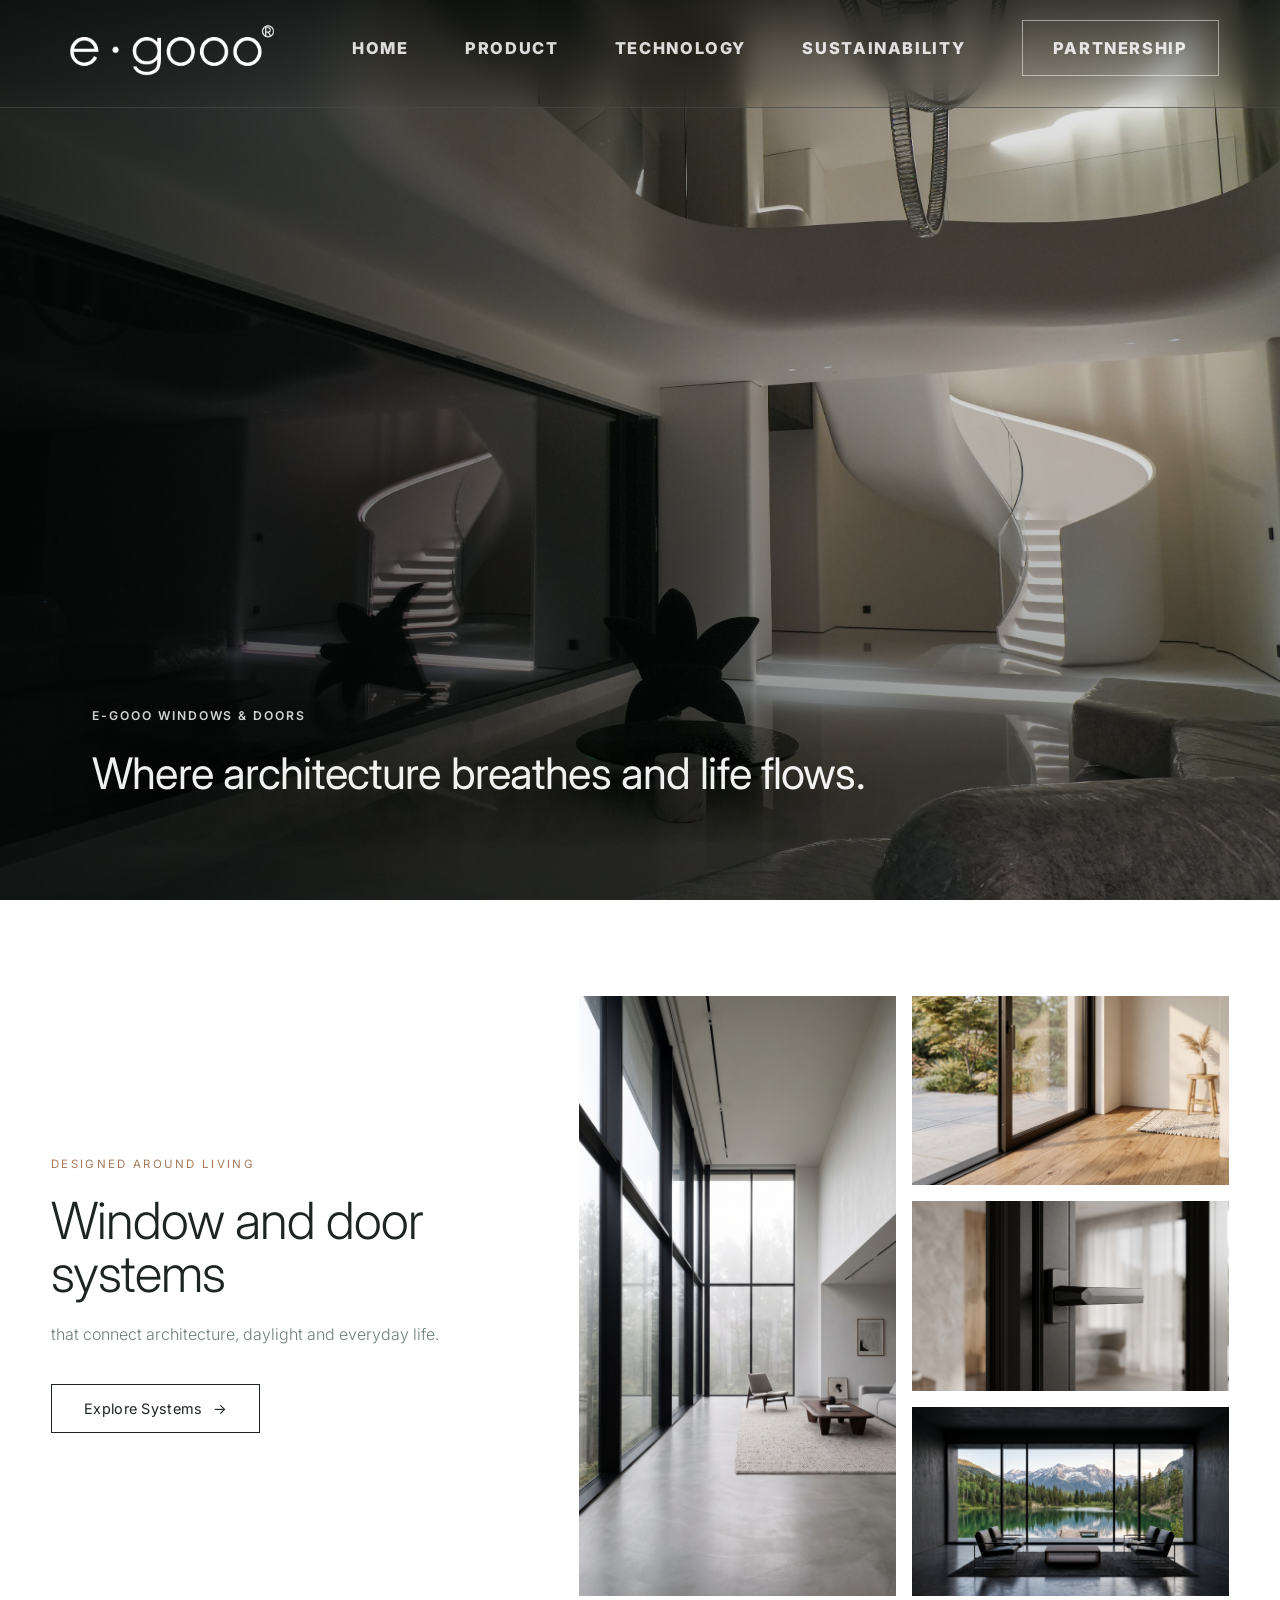
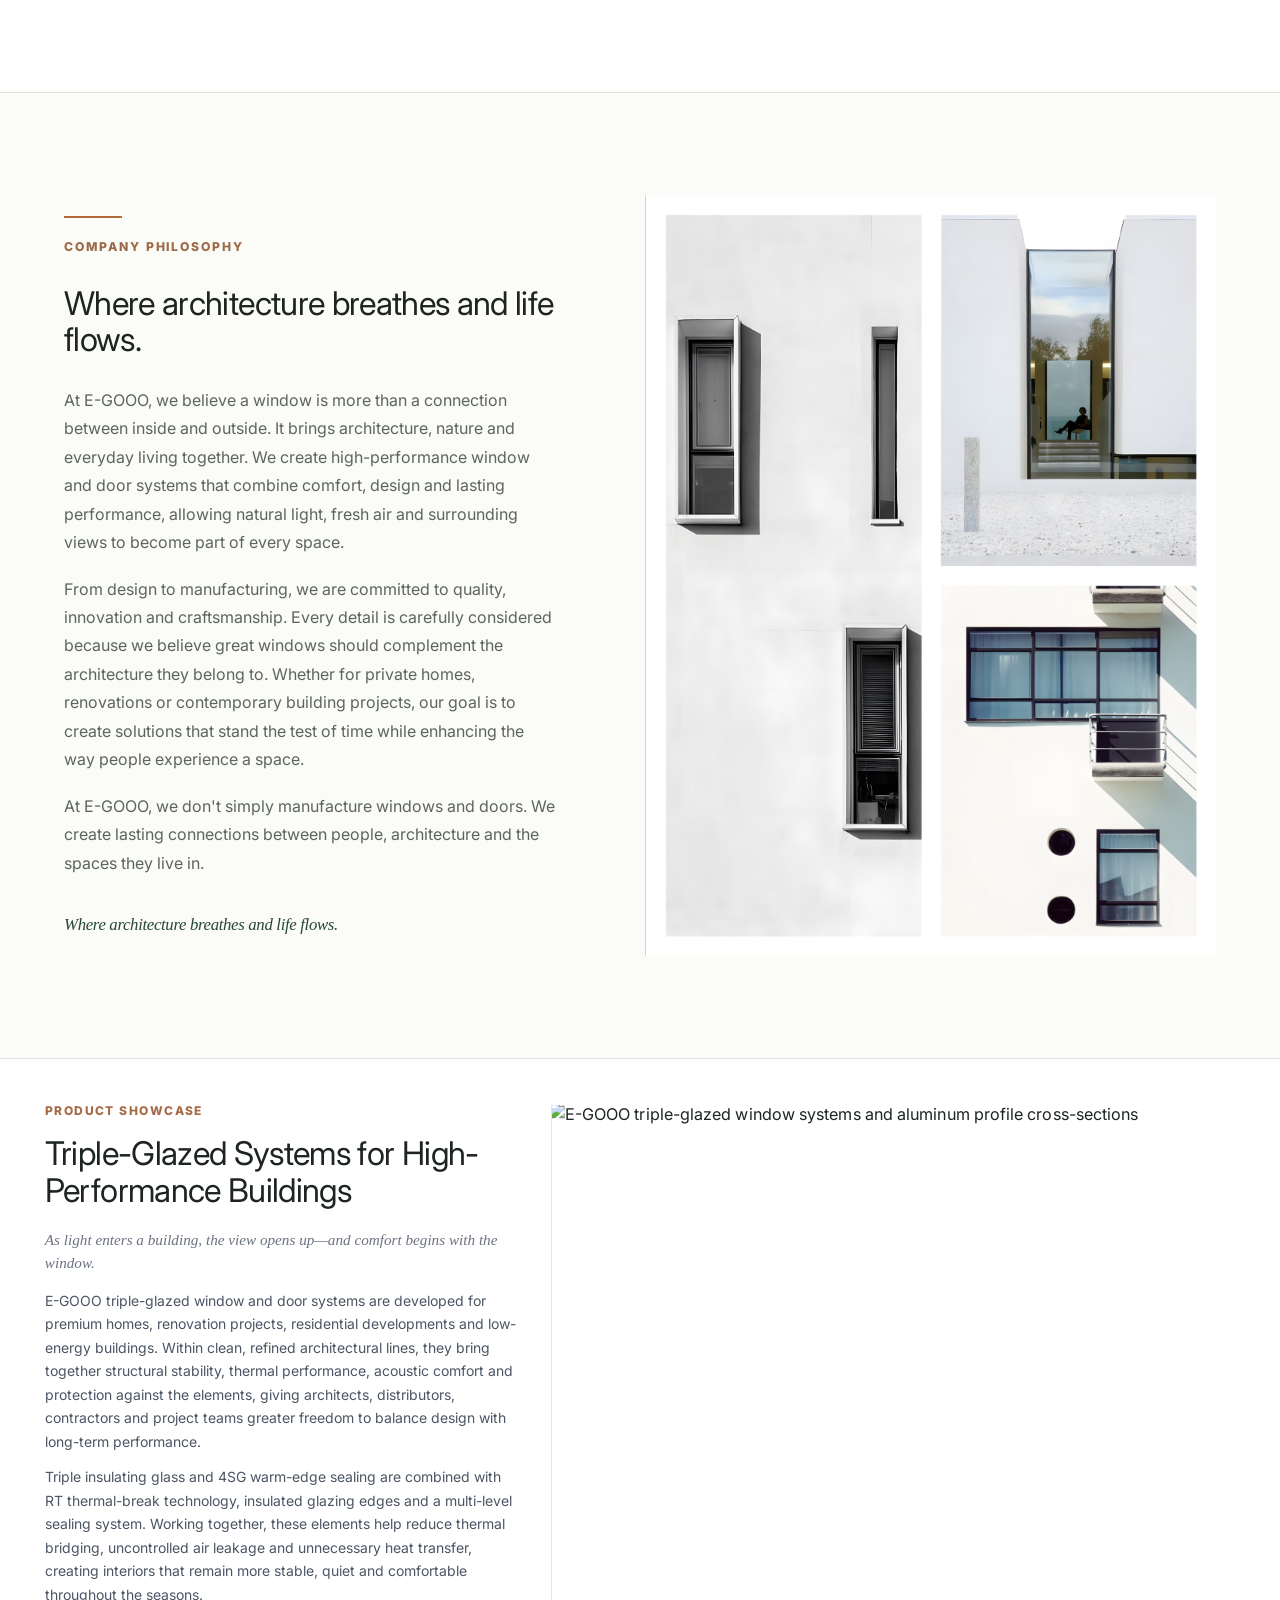
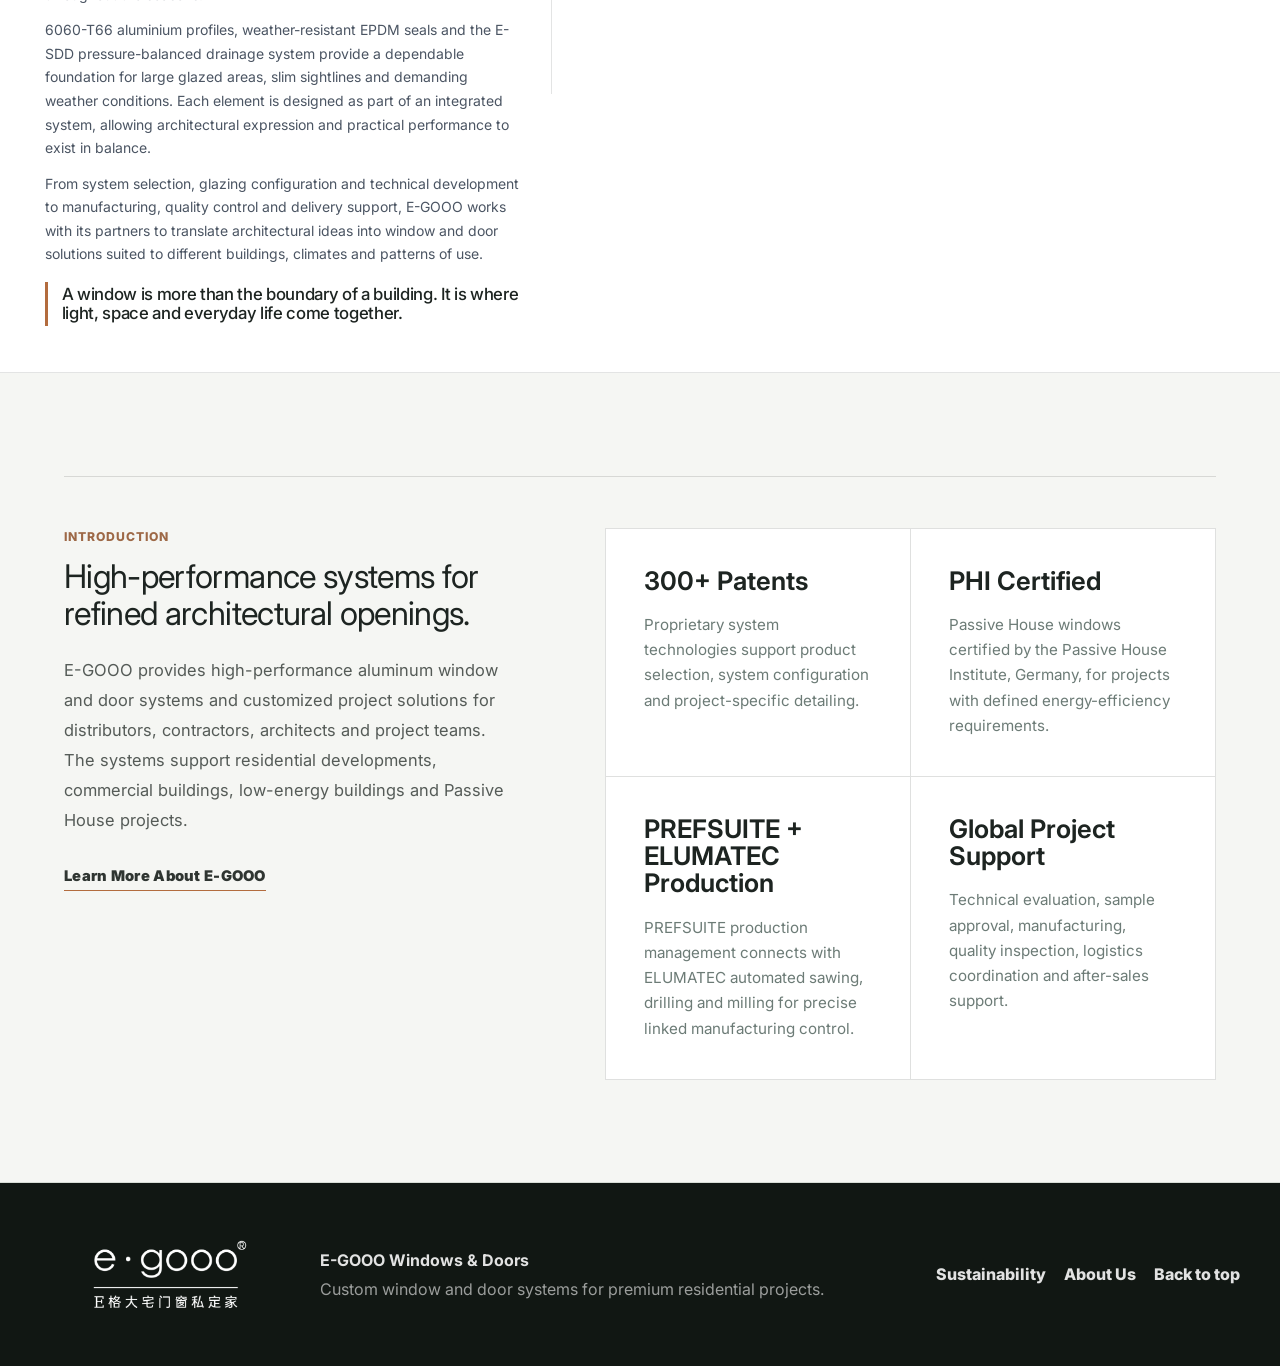
==== commit 46a34958: "Reorganize homepage and product sections" ====
--- a/public/index.html
+++ b/public/index.html
@@ -11,8 +11,8 @@
     <link rel="icon" href="favicon.ico" sizes="any">
     <link rel="icon" type="image/png" href="assets/brand/e-gooo-favicon.png">
     <link rel="apple-touch-icon" href="assets/brand/apple-touch-icon.png">
-    <link rel="stylesheet" href="styles.css?v=20260814-product-airy">
-    <script src="app.js?v=20260814-portfolio" defer></script>
+    <link rel="stylesheet" href="styles.css?v=20260814-technology-hero">
+    <script src="app.js?v=20260814-no-product-contact" defer></script>
   </head>
   <body>
     <header class="site-header" data-header>
@@ -64,6 +64,94 @@
         </div>
       </section>
 
+      <section class="section company-philosophy-section" id="company-philosophy" aria-labelledby="company-philosophy-title">
+        <div class="company-philosophy">
+          <div class="company-philosophy-copy">
+            <div class="section-kicker">Company Philosophy</div>
+            <h2 id="company-philosophy-title">Where architecture breathes and life flows.</h2>
+            <div class="philosophy-body">
+              <p>
+                At E-GOOO, we believe a window is more than a connection between inside and outside.
+                It brings architecture, nature and everyday living together. We create high-performance
+                window and door systems that combine comfort, design and lasting performance, allowing
+                natural light, fresh air and surrounding views to become part of every space.
+              </p>
+              <p>
+                From design to manufacturing, we are committed to quality, innovation and craftsmanship.
+                Every detail is carefully considered because we believe great windows should complement
+                the architecture they belong to. Whether for private homes, renovations or contemporary
+                building projects, our goal is to create solutions that stand the test of time while
+                enhancing the way people experience a space.
+              </p>
+              <p>
+                At E-GOOO, we don't simply manufacture windows and doors. We create lasting connections
+                between people, architecture and the spaces they live in.
+              </p>
+            </div>
+            <p class="philosophy-signature">Where architecture breathes and life flows.</p>
+          </div>
+          <figure class="company-philosophy-media">
+            <img
+              src="assets/philosophy/e-gooo-architectural-window-designs.jpg"
+              alt="E-GOOO architectural window designs"
+              loading="lazy"
+            >
+          </figure>
+        </div>
+      </section>
+
+      <section class="section product-showcase-section" id="triple-glazed-systems" aria-labelledby="triple-glazed-title">
+        <div class="product-showcase">
+          <div class="product-showcase-copy">
+            <div class="section-kicker">Product Showcase</div>
+            <h2 id="triple-glazed-title">Triple-Glazed Systems for High-Performance Buildings</h2>
+            <p class="product-showcase-subhead">
+              As light enters a building, the view opens up&mdash;and comfort begins with the window.
+            </p>
+            <div class="product-showcase-body">
+              <p>
+                E-GOOO triple-glazed window and door systems are developed for premium homes,
+                renovation projects, residential developments and low-energy buildings. Within
+                clean, refined architectural lines, they bring together structural stability,
+                thermal performance, acoustic comfort and protection against the elements, giving
+                architects, distributors, contractors and project teams greater freedom to balance
+                design with long-term performance.
+              </p>
+              <p>
+                Triple insulating glass and 4SG warm-edge sealing are combined with RT thermal-break
+                technology, insulated glazing edges and a multi-level sealing system. Working together,
+                these elements help reduce thermal bridging, uncontrolled air leakage and unnecessary
+                heat transfer, creating interiors that remain more stable, quiet and comfortable
+                throughout the seasons.
+              </p>
+              <p>
+                6060-T66 aluminium profiles, weather-resistant EPDM seals and the E-SDD
+                pressure-balanced drainage system provide a dependable foundation for large glazed
+                areas, slim sightlines and demanding weather conditions. Each element is designed
+                as part of an integrated system, allowing architectural expression and practical
+                performance to exist in balance.
+              </p>
+              <p>
+                From system selection, glazing configuration and technical development to
+                manufacturing, quality control and delivery support, E-GOOO works with its partners
+                to translate architectural ideas into window and door solutions suited to different
+                buildings, climates and patterns of use.
+              </p>
+            </div>
+            <blockquote>
+              A window is more than the boundary of a building. It is where light, space and everyday life come together.
+            </blockquote>
+          </div>
+          <figure class="product-showcase-media">
+            <img
+              src="assets/product-showcase/e-gooo-triple-glazed-systems.jpg"
+              alt="E-GOOO triple-glazed window systems and aluminum profile cross-sections"
+              loading="lazy"
+            >
+          </figure>
+        </div>
+      </section>
+
       <section class="section home-intro" aria-label="E-GOOO introduction">
         <div class="home-intro-layout">
           <div class="home-intro-summary">
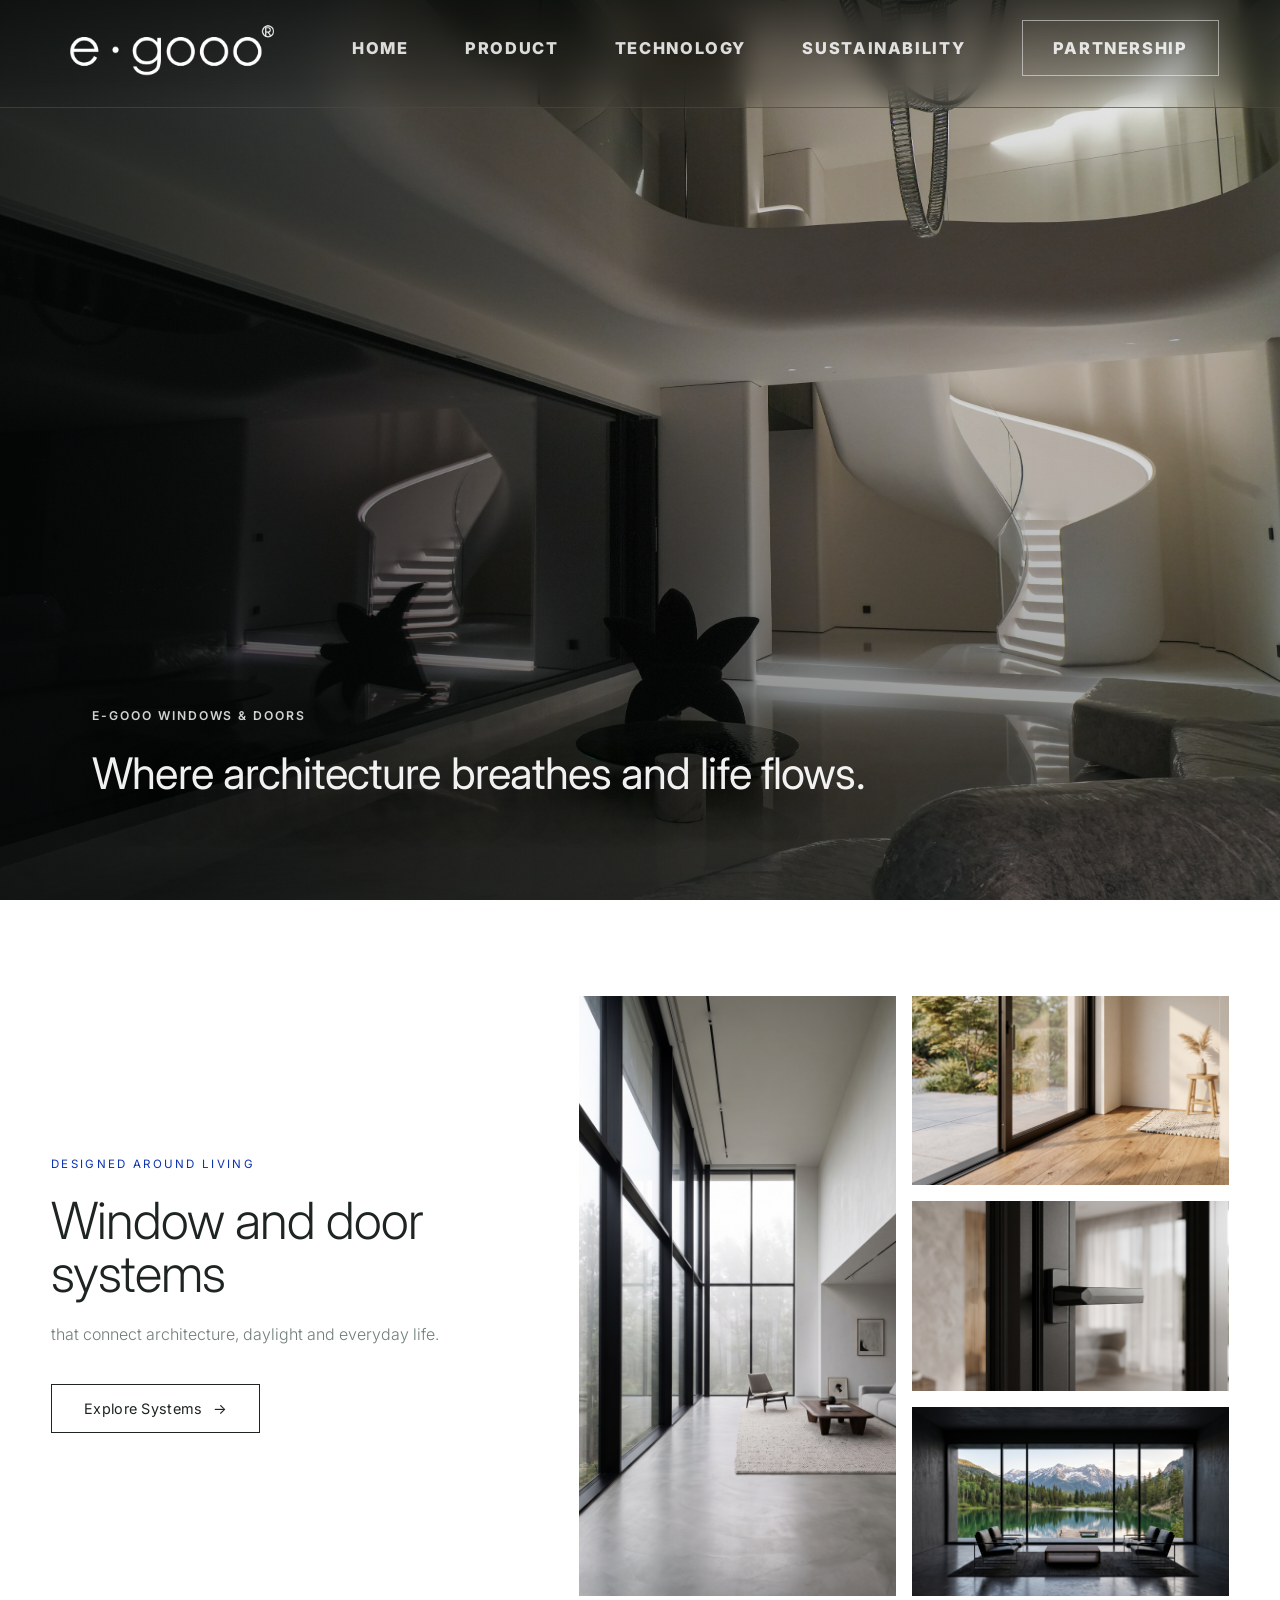
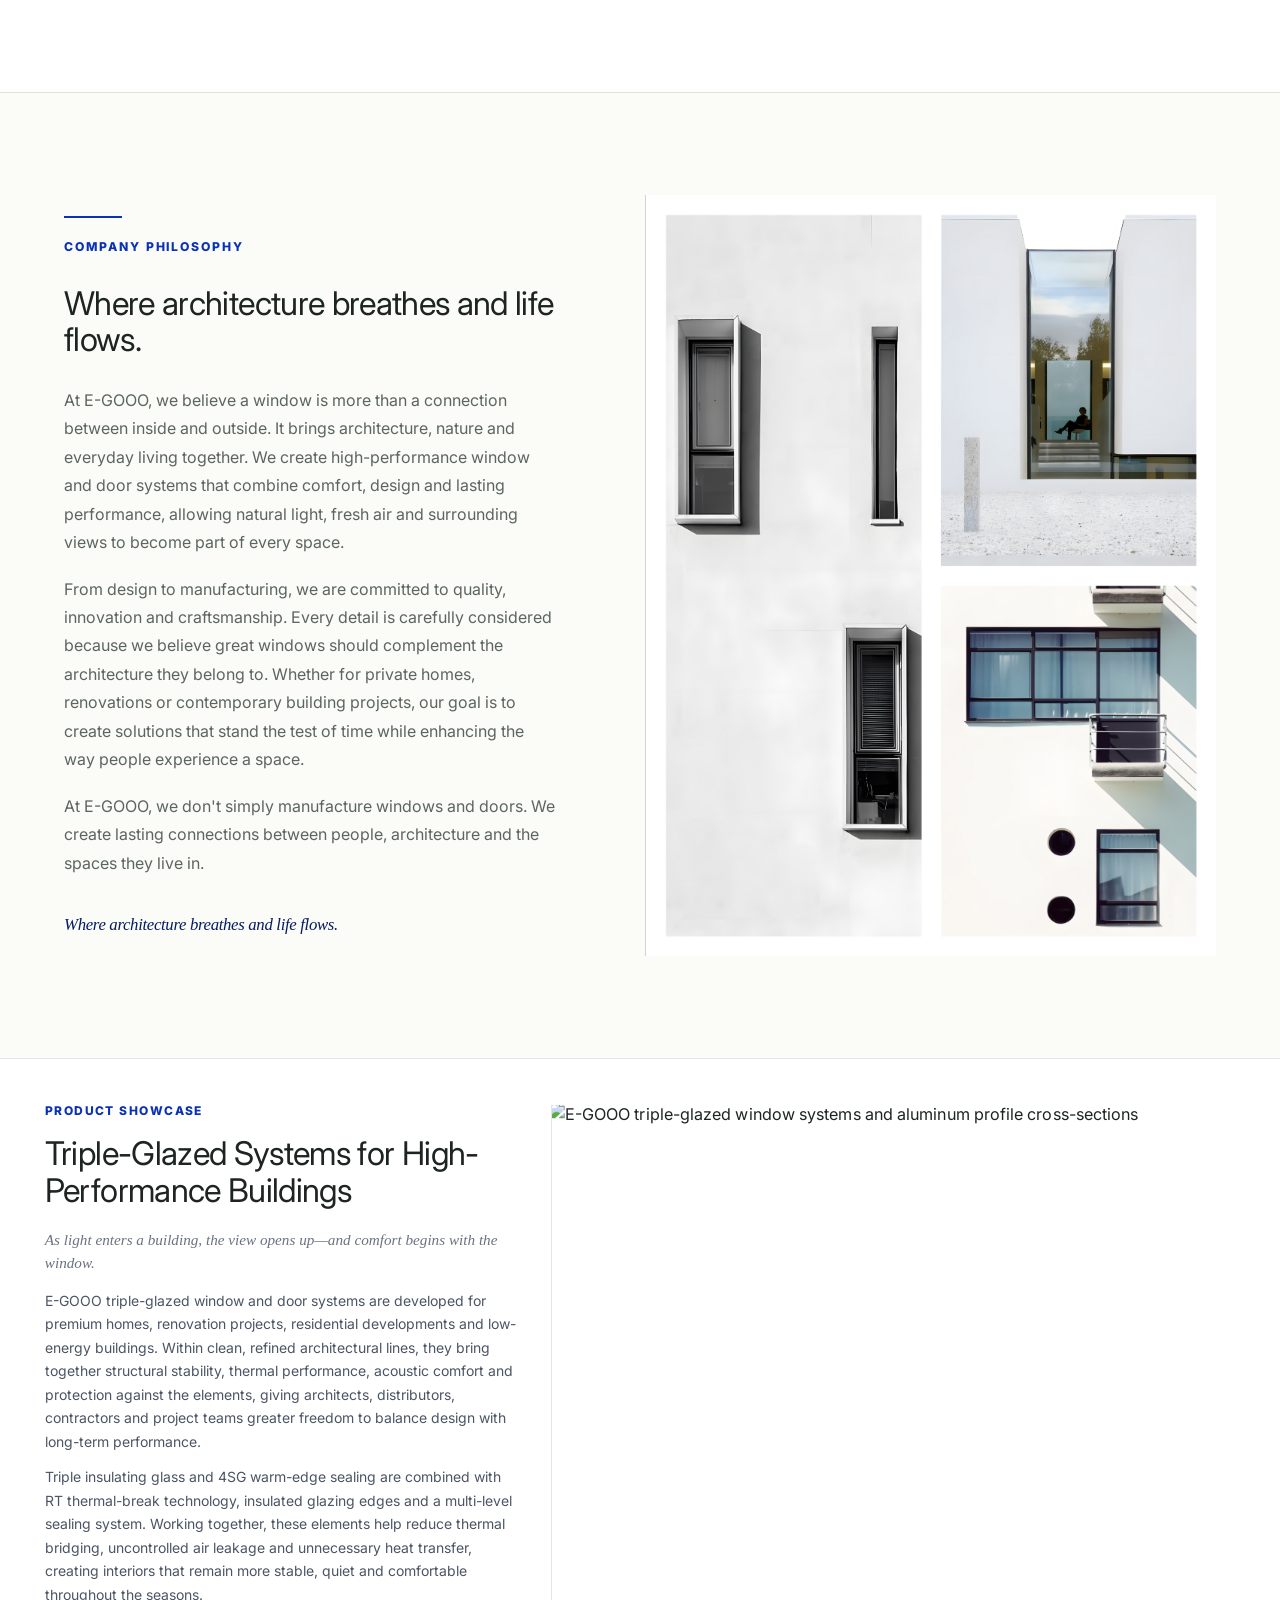
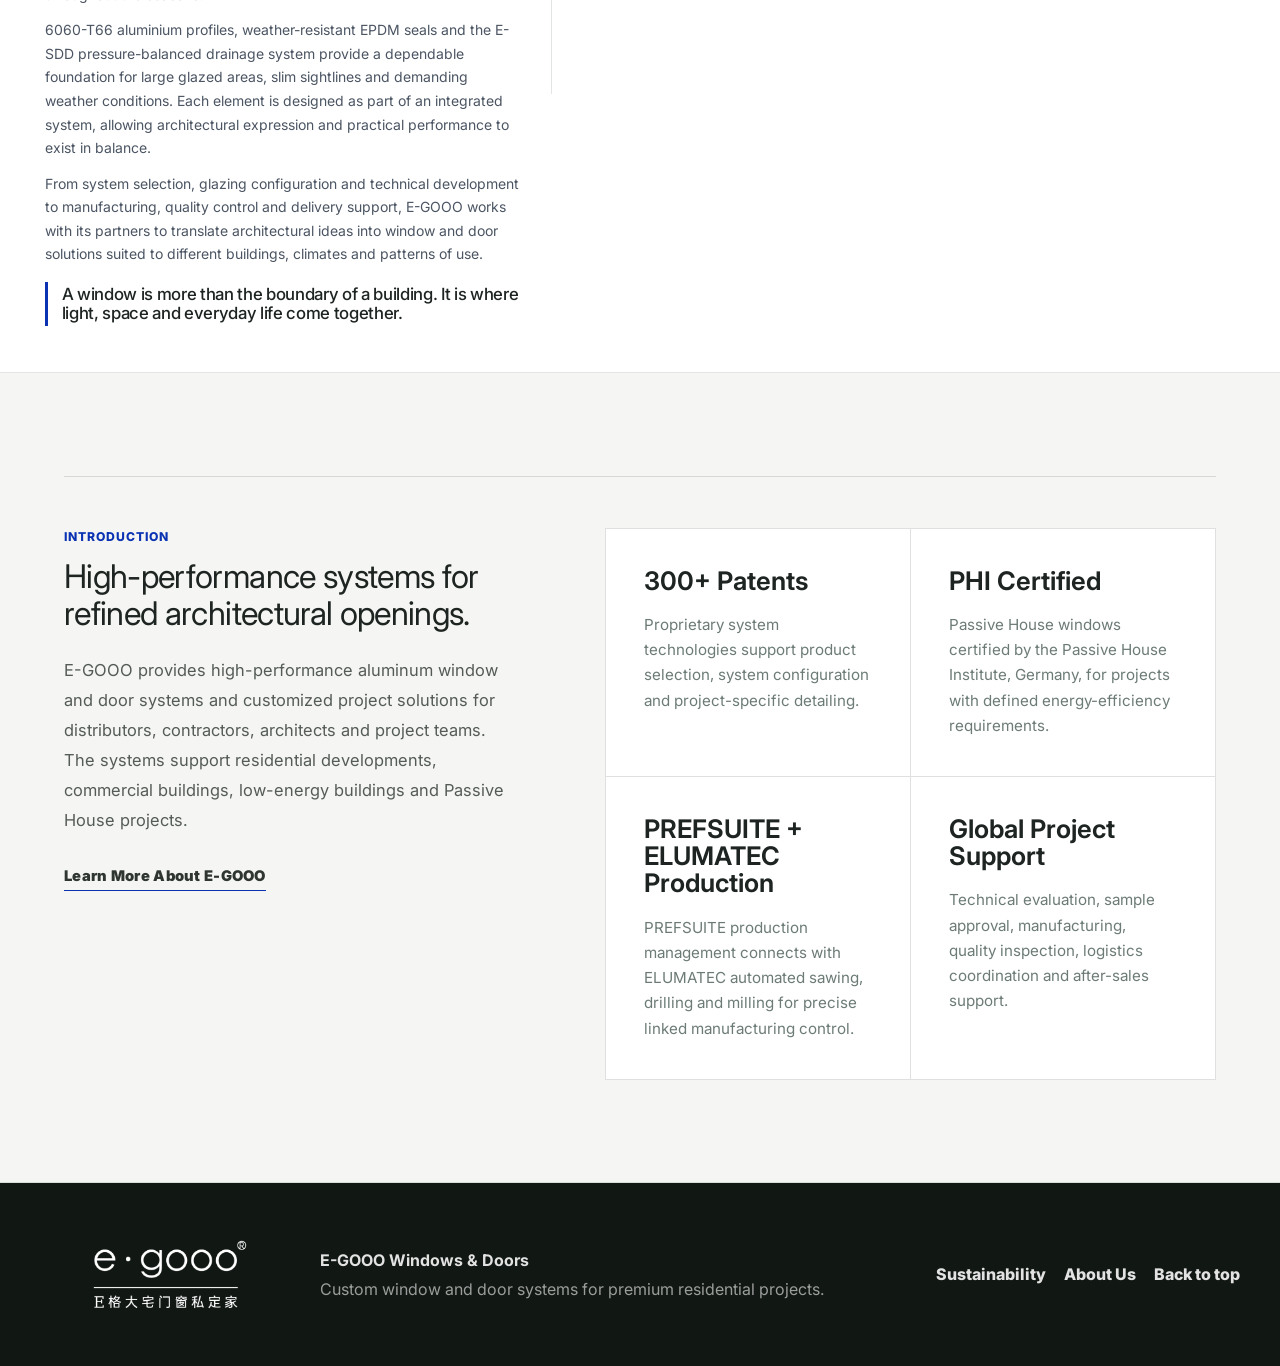
==== commit e10a4f18: "Deploy Apple-style product portfolio" ====
--- a/public/index.html
+++ b/public/index.html
@@ -11,7 +11,7 @@
     <link rel="icon" href="favicon.ico" sizes="any">
     <link rel="icon" type="image/png" href="assets/brand/e-gooo-favicon.png">
     <link rel="apple-touch-icon" href="assets/brand/apple-touch-icon.png">
-    <link rel="stylesheet" href="styles.css?v=20260814-technology-hero">
+    <link rel="stylesheet" href="styles.css?v=20260821-brand-blue-global">
     <script src="app.js?v=20260814-no-product-contact" defer></script>
   </head>
   <body>
--- a/public/styles.css
+++ b/public/styles.css
@@ -7,9 +7,12 @@
   --soft: #f4f6f2;
   --paper: #ffffff;
   --line: #d7ddd6;
-  --green: #41685b;
-  --green-dark: #28463c;
-  --copper: #b36c3e;
+  --brand-blue: #0a32b3;
+  --brand-blue-dark: #061b62;
+  --brand-blue-light: #9fb3ff;
+  --green: var(--brand-blue);
+  --green-dark: var(--brand-blue-dark);
+  --copper: var(--brand-blue);
   --mist: #e8eee8;
   --shadow: 0 18px 44px rgba(29, 36, 33, 0.12);
 }
@@ -943,7 +946,7 @@
   padding: 22px;
   color: var(--ink);
   background:
-    linear-gradient(145deg, rgba(68, 104, 89, 0.09), rgba(190, 107, 54, 0.08)),
+    linear-gradient(145deg, rgba(10, 50, 179, 0.08), rgba(10, 50, 179, 0.035)),
     #fff;
   box-shadow: 0 10px 30px rgba(29, 36, 33, 0.05);
   transition: border-color 160ms ease, box-shadow 160ms ease, transform 160ms ease;
@@ -952,7 +955,7 @@
 .product-family-card:hover,
 .product-family-card:focus-visible,
 .product-family-card.is-active {
-  border-color: rgba(68, 104, 89, 0.42);
+  border-color: rgba(10, 50, 179, 0.36);
   box-shadow: 0 18px 42px rgba(29, 36, 33, 0.1);
   transform: translateY(-2px);
 }
@@ -2803,7 +2806,7 @@
 .news-item span,
 .cooperation-benefits span,
 .partnership-copy-grid span {
-  color: #9d6846;
+  color: var(--brand-blue);
   letter-spacing: 0.08em;
 }
 
@@ -2917,6 +2920,44 @@
   line-height: 1.7;
 }
 
+.sustainability-page .site-nav [aria-current="page"] {
+  color: var(--copper);
+}
+
+.sustainability-hero {
+  min-height: min(82svh, 820px);
+  align-items: center;
+  padding-top: 150px;
+  padding-bottom: 92px;
+}
+
+.sustainability-hero .page-hero-image {
+  object-position: center center;
+}
+
+.sustainability-hero .page-hero-shade {
+  background:
+    linear-gradient(90deg, rgba(7, 11, 9, 0.82), rgba(7, 11, 9, 0.48) 38%, rgba(7, 11, 9, 0.14) 72%, rgba(7, 11, 9, 0.04)),
+    linear-gradient(0deg, rgba(7, 11, 9, 0.48), rgba(7, 11, 9, 0.08) 56%, rgba(7, 11, 9, 0.22));
+}
+
+.sustainability-hero .page-hero-content {
+  max-width: 1120px;
+}
+
+.sustainability-hero h1 {
+  max-width: 620px;
+  color: #fff;
+  font-weight: 300 !important;
+  text-shadow: 0 18px 42px rgba(0, 0, 0, 0.42);
+}
+
+.sustainability-hero p {
+  max-width: 560px;
+  color: rgba(255, 255, 255, 0.82);
+  text-shadow: 0 10px 28px rgba(0, 0, 0, 0.35);
+}
+
 .product-page-section {
   background: #fff;
 }
@@ -3069,7 +3110,7 @@
   top: 0.78em;
   width: 4px;
   height: 4px;
-  background: rgba(65, 104, 91, 0.82);
+  background: rgba(10, 50, 179, 0.82);
 }
 
 .text-button {
@@ -3107,7 +3148,7 @@
 .site-footer a:hover,
 .site-footer a:focus-visible,
 .site-footer [aria-current="page"] {
-  color: #d8a178;
+  color: var(--brand-blue-light);
 }
 
 @media (max-width: 1120px) {
@@ -3238,7 +3279,7 @@
 .text-button:focus-visible,
 .filter-button:focus-visible,
 .menu-button:focus-visible {
-  outline: 2px solid rgba(179, 108, 62, 0.78);
+  outline: 2px solid rgba(10, 50, 179, 0.78);
   outline-offset: 4px;
 }
 
@@ -3264,8 +3305,8 @@
 }
 
 .home-hero-actions .button.primary {
-  border-color: rgba(65, 104, 91, 0.95);
-  background: rgba(65, 104, 91, 0.92);
+  border-color: rgba(10, 50, 179, 0.95);
+  background: rgba(10, 50, 179, 0.92);
 }
 
 .home-hero-actions .button.secondary {
@@ -3276,13 +3317,13 @@
 
 .home-hero-actions .button.primary:hover,
 .home-hero-actions .button.primary:focus-visible {
-  background: rgba(40, 70, 60, 0.96);
+  background: rgba(6, 27, 98, 0.96);
 }
 
 .home-hero-actions .button.secondary:hover,
 .home-hero-actions .button.secondary:focus-visible {
-  border-color: rgba(216, 161, 120, 0.78);
-  background: rgba(179, 108, 62, 0.22);
+  border-color: rgba(159, 179, 255, 0.78);
+  background: rgba(10, 50, 179, 0.22);
 }
 
 .photo-showcase-copy span {
@@ -3633,7 +3674,7 @@
 
 .system-entrance-head span,
 .system-entrance-card span {
-  color: #9d6846;
+  color: var(--brand-blue);
   font-size: 0.74rem;
   font-weight: 900;
   letter-spacing: 0.11em;
@@ -3713,7 +3754,7 @@
 
 .system-entrance-card:hover small,
 .system-entrance-card:focus-visible small {
-  color: #9d6846;
+  color: var(--brand-blue);
 }
 
 .photo-showcase {
@@ -3731,7 +3772,7 @@
   width: 42px;
   height: 2px;
   margin-bottom: 26px;
-  background: #9d6846;
+  background: var(--brand-blue);
 }
 
 .photo-showcase-grid {
@@ -4118,7 +4159,7 @@
 
 .product-showcase-section .section-kicker {
   margin-bottom: 4px;
-  color: #a66b45;
+  color: var(--brand-blue);
   font-size: 0.75rem;
   font-weight: 800;
   letter-spacing: 0.12em;
@@ -4621,7 +4662,7 @@
 
 .living-feature-eyebrow {
   margin: 0 0 24px;
-  color: #a67b5b;
+  color: var(--brand-blue);
   font-size: 0.72rem;
   font-weight: 400;
   letter-spacing: 0.2em;
@@ -4739,3 +4780,1631 @@
     height: min(230px, 58vw);
   }
 }
+
+/* Editorial product portfolio layout */
+.product-portfolio-grid {
+  display: grid !important;
+  grid-template-columns: repeat(12, minmax(0, 1fr)) !important;
+  align-items: start;
+  gap: clamp(58px, 7vw, 104px) clamp(44px, 5vw, 82px) !important;
+  max-width: 1360px;
+}
+
+.product-portfolio-card {
+  grid-column: span 6;
+  display: grid !important;
+  grid-template-columns: minmax(160px, 0.42fr) minmax(0, 1fr);
+  align-items: center;
+  gap: clamp(28px, 3.6vw, 52px);
+  border: 0 !important;
+  border-top: 1px solid rgba(29, 36, 33, 0.11) !important;
+  border-radius: 0 !important;
+  padding: clamp(34px, 4vw, 56px) 0 clamp(40px, 5vw, 68px) !important;
+  background: transparent !important;
+  box-shadow: none !important;
+  overflow: visible !important;
+}
+
+.product-portfolio-card:nth-child(2n + 3):not(.product-card-featured) {
+  margin-top: clamp(22px, 4vw, 58px);
+}
+
+.product-card-featured {
+  grid-column: 1 / -1;
+  grid-template-columns: minmax(420px, 1.12fr) minmax(320px, 0.78fr);
+  gap: clamp(48px, 6vw, 96px);
+  min-height: clamp(460px, 47vw, 620px);
+  border-top: 0 !important;
+  border-bottom: 1px solid rgba(29, 36, 33, 0.13) !important;
+  padding-top: 0 !important;
+  padding-bottom: clamp(54px, 7vw, 92px) !important;
+}
+
+.product-card-media {
+  position: relative;
+  display: flex;
+  align-items: center;
+  justify-content: center;
+  min-height: 210px;
+  background: #f5f6f3;
+  overflow: hidden;
+  isolation: isolate;
+}
+
+.product-card-media::after {
+  position: absolute;
+  inset: 0;
+  z-index: 1;
+  content: "";
+  pointer-events: none;
+  background: linear-gradient(135deg, rgba(255, 255, 255, 0), rgba(29, 36, 33, 0.04));
+  opacity: 0;
+  transition: opacity 520ms ease;
+}
+
+.product-portfolio-card .product-card-media img,
+.product-portfolio-card .product-image-placeholder {
+  display: block;
+  box-sizing: border-box;
+  width: 100% !important;
+  height: 100% !important;
+  min-height: inherit;
+  flex: 0 0 auto !important;
+  aspect-ratio: auto !important;
+  background: transparent !important;
+}
+
+.product-portfolio-card .product-card-media img {
+  object-fit: contain !important;
+  padding: clamp(24px, 4vw, 52px) !important;
+  transition:
+    transform 900ms cubic-bezier(0.2, 0, 0.2, 1),
+    filter 900ms cubic-bezier(0.2, 0, 0.2, 1);
+}
+
+.product-card-featured .product-card-media {
+  min-height: clamp(420px, 44vw, 610px);
+}
+
+.product-card-featured .product-card-media img {
+  padding: clamp(18px, 3vw, 44px) !important;
+}
+
+.product-portfolio-card .product-image-placeholder {
+  display: flex;
+  align-items: center;
+  justify-content: center;
+  min-height: 210px;
+  background:
+    linear-gradient(135deg, transparent 0 48.8%, rgba(29, 36, 33, 0.12) 49%, rgba(29, 36, 33, 0.12) 51%, transparent 51.2%),
+    linear-gradient(45deg, transparent 0 48.8%, rgba(29, 36, 33, 0.08) 49%, rgba(29, 36, 33, 0.08) 51%, transparent 51.2%),
+    #f5f6f3 !important;
+}
+
+.product-portfolio-card:hover .product-card-media::after,
+.product-portfolio-card:focus-within .product-card-media::after {
+  opacity: 1;
+}
+
+.product-portfolio-card:hover .product-card-media img,
+.product-portfolio-card:focus-within .product-card-media img {
+  transform: scale(1.045);
+  filter: saturate(1.04) contrast(1.02);
+}
+
+.product-portfolio-card .product-body {
+  display: flex !important;
+  flex-direction: column;
+  gap: 0;
+  min-width: 0;
+  max-width: 520px;
+  padding: 0 !important;
+}
+
+.product-portfolio-card .product-tag {
+  color: var(--brand-blue);
+  font-size: 0.68rem;
+  font-weight: 500;
+  letter-spacing: 0.18em;
+  line-height: 1;
+  text-transform: uppercase;
+}
+
+.product-portfolio-card h3 {
+  margin: 18px 0 0 !important;
+  color: var(--ink);
+  font-size: clamp(1.28rem, 1.55vw, 1.72rem) !important;
+  font-weight: 400 !important;
+  letter-spacing: -0.025em !important;
+  line-height: 1.12 !important;
+}
+
+.product-card-featured h3 {
+  max-width: 560px;
+  font-size: clamp(2.25rem, 3.9vw, 4.2rem) !important;
+  font-weight: 300 !important;
+  line-height: 1.02 !important;
+}
+
+.product-portfolio-card p {
+  max-width: 460px;
+  margin: 18px 0 30px !important;
+  color: rgba(86, 103, 97, 0.88);
+  font-size: clamp(0.9rem, 1vw, 1rem);
+  font-weight: 300;
+  line-height: 1.78;
+}
+
+.product-card-featured p {
+  max-width: 520px;
+  margin-top: 24px !important;
+  font-size: clamp(1rem, 1.18vw, 1.12rem);
+  line-height: 1.8;
+}
+
+.product-portfolio-card .product-actions {
+  display: flex;
+  flex-wrap: wrap;
+  gap: 18px;
+  padding-top: 2px !important;
+}
+
+.product-portfolio-card .portfolio-link {
+  position: relative;
+  display: inline-flex;
+  align-items: center;
+  gap: 10px;
+  width: fit-content;
+  border: 0 !important;
+  padding: 0 0 8px !important;
+  color: rgba(29, 36, 33, 0.9);
+  background: transparent;
+  font-size: 0.86rem;
+  font-weight: 400;
+  letter-spacing: 0.035em;
+  line-height: 1;
+  text-decoration: none;
+}
+
+.product-portfolio-card .portfolio-link::after {
+  position: absolute;
+  left: 0;
+  bottom: 0;
+  width: 100%;
+  height: 1px;
+  content: "";
+  background: var(--brand-blue);
+  transform-origin: left center;
+  transition:
+    transform 260ms ease,
+    background 260ms ease;
+}
+
+.product-portfolio-card .portfolio-link .link-arrow {
+  display: inline-block;
+  transition: transform 260ms ease;
+}
+
+.product-portfolio-card .portfolio-link:hover,
+.product-portfolio-card .portfolio-link:focus-visible {
+  color: var(--ink);
+}
+
+.product-portfolio-card .portfolio-link:hover::after,
+.product-portfolio-card .portfolio-link:focus-visible::after {
+  background: var(--ink);
+  transform: scaleX(0.72);
+}
+
+.product-portfolio-card .portfolio-link:hover .link-arrow,
+.product-portfolio-card .portfolio-link:focus-visible .link-arrow {
+  transform: translateX(7px);
+}
+
+@media (max-width: 1120px) {
+  .product-portfolio-grid {
+    grid-template-columns: repeat(8, minmax(0, 1fr)) !important;
+  }
+
+  .product-portfolio-card,
+  .product-card-featured {
+    grid-column: 1 / -1;
+    grid-template-columns: minmax(220px, 0.48fr) minmax(0, 1fr);
+  }
+
+  .product-portfolio-card:nth-child(2n + 3):not(.product-card-featured) {
+    margin-top: 0;
+  }
+}
+
+@media (max-width: 720px) {
+  .product-portfolio-header {
+    grid-template-columns: 1fr !important;
+    gap: 24px !important;
+    max-width: 100%;
+  }
+
+  .product-portfolio-header h2 {
+    max-width: 10.8em;
+    text-wrap: balance;
+  }
+
+  .product-portfolio-grid {
+    gap: 46px !important;
+  }
+
+  .product-portfolio-card,
+  .product-card-featured {
+    grid-template-columns: 1fr;
+    gap: 24px;
+    padding-bottom: 44px !important;
+  }
+
+  .product-card-media,
+  .product-card-featured .product-card-media {
+    min-height: min(360px, 78vw);
+  }
+
+  .product-card-featured h3 {
+    font-size: clamp(2rem, 9vw, 3rem) !important;
+  }
+}
+
+@media (max-width: 460px) {
+  .product-portfolio-header h2 {
+    max-width: 10.2em;
+    font-size: clamp(1.9rem, 8.4vw, 2.24rem) !important;
+  }
+}
+
+/* PANTONE 2738 C product portfolio refinement */
+.product-page-section.product-portfolio-section {
+  padding-top: clamp(82px, 8vw, 136px);
+  padding-bottom: clamp(96px, 9vw, 150px);
+  background:
+    linear-gradient(180deg, #ffffff 0%, #ffffff 58%, rgba(10, 50, 179, 0.035) 100%);
+}
+
+.product-portfolio-header {
+  max-width: 1380px;
+  margin-bottom: clamp(44px, 5vw, 82px);
+}
+
+.product-portfolio-header .section-kicker {
+  color: var(--brand-blue);
+}
+
+.product-portfolio-header h2 {
+  max-width: 680px;
+}
+
+.product-portfolio-header p {
+  max-width: 390px;
+  color: rgba(29, 36, 33, 0.52);
+  font-weight: 300;
+  line-height: 1.75;
+}
+
+.product-portfolio-tabs {
+  max-width: 1380px;
+  margin-bottom: clamp(52px, 5vw, 86px);
+  border-bottom-color: rgba(10, 50, 179, 0.14);
+}
+
+.product-portfolio-tabs .filter-button {
+  color: rgba(29, 36, 33, 0.42);
+  font-weight: 400;
+  letter-spacing: 0.015em;
+  transition:
+    color 180ms ease,
+    box-shadow 180ms ease;
+}
+
+.product-portfolio-tabs .filter-button.is-active,
+.product-portfolio-tabs .filter-button:hover,
+.product-portfolio-tabs .filter-button:focus-visible {
+  color: var(--brand-blue);
+}
+
+.product-portfolio-tabs .filter-button.is-active {
+  box-shadow: inset 0 -2px 0 var(--brand-blue);
+}
+
+.product-portfolio-grid {
+  max-width: 1380px;
+  gap: clamp(68px, 8vw, 126px) clamp(42px, 5vw, 88px) !important;
+}
+
+.product-portfolio-card {
+  grid-column: span 4;
+  grid-template-columns: 1fr !important;
+  align-items: start;
+  gap: clamp(24px, 3vw, 38px) !important;
+  border-top-color: rgba(10, 50, 179, 0.13) !important;
+  padding: clamp(32px, 3.6vw, 52px) 0 clamp(42px, 5vw, 76px) !important;
+}
+
+.product-portfolio-card:nth-child(2n + 3):not(.product-card-featured) {
+  margin-top: 0;
+}
+
+.product-portfolio-card:not(.product-card-featured):nth-child(6n + 2) {
+  grid-column: span 5;
+}
+
+.product-portfolio-card:not(.product-card-featured):nth-child(6n + 3) {
+  grid-column: span 7;
+}
+
+.product-portfolio-card:not(.product-card-featured):nth-child(6n + 6) {
+  grid-column: span 5;
+}
+
+.product-portfolio-card:not(.product-card-featured):nth-child(6n + 7) {
+  grid-column: span 7;
+}
+
+.product-card-featured {
+  position: relative;
+  grid-column: 1 / -1;
+  grid-template-columns: minmax(360px, 1fr) minmax(320px, 0.76fr) !important;
+  align-items: center;
+  gap: clamp(46px, 6vw, 98px) !important;
+  min-height: clamp(520px, 50vw, 690px);
+  border: 0 !important;
+  padding: clamp(34px, 5vw, 72px) !important;
+  color: #fff;
+  background:
+    radial-gradient(circle at 78% 24%, rgba(255, 255, 255, 0.18), transparent 30%),
+    linear-gradient(135deg, #041246 0%, var(--brand-blue) 58%, #082071 100%) !important;
+  overflow: hidden !important;
+  isolation: isolate;
+}
+
+.product-card-featured::before {
+  position: absolute;
+  inset: 22px;
+  z-index: -1;
+  content: "";
+  border: 1px solid rgba(255, 255, 255, 0.15);
+  pointer-events: none;
+}
+
+.product-card-featured .product-body {
+  order: -1;
+  max-width: 540px;
+}
+
+.product-card-media {
+  min-height: clamp(260px, 30vw, 390px);
+  background:
+    linear-gradient(180deg, rgba(10, 50, 179, 0.035), rgba(10, 50, 179, 0)),
+    transparent;
+}
+
+.product-portfolio-card:not(.product-card-featured) .product-card-media {
+  align-items: center;
+  justify-content: flex-start;
+  min-height: clamp(250px, 24vw, 355px);
+  border-top: 1px solid rgba(29, 36, 33, 0.08);
+  background: transparent;
+}
+
+.product-portfolio-card:not(.product-card-featured):nth-child(6n + 2) .product-card-media,
+.product-portfolio-card:not(.product-card-featured):nth-child(6n + 7) .product-card-media {
+  min-height: clamp(310px, 31vw, 455px);
+}
+
+.product-card-featured .product-card-media {
+  min-height: clamp(430px, 45vw, 600px);
+  overflow: visible;
+  background: transparent !important;
+  box-shadow: none;
+}
+
+.product-portfolio-card .product-card-media img {
+  width: 100% !important;
+  height: 100% !important;
+  padding: clamp(18px, 3.2vw, 42px) !important;
+  object-fit: contain !important;
+  transform-origin: center;
+  transition:
+    transform 0.6s cubic-bezier(0.16, 1, 0.3, 1),
+    filter 0.6s cubic-bezier(0.16, 1, 0.3, 1) !important;
+}
+
+.product-portfolio-card:not(.product-card-featured) .product-card-media img {
+  padding-left: 0 !important;
+  padding-right: clamp(28px, 4vw, 64px) !important;
+}
+
+.product-card-featured .product-card-media img {
+  padding: clamp(8px, 2vw, 28px) !important;
+  filter: drop-shadow(0 34px 44px rgba(0, 0, 0, 0.22));
+}
+
+.product-portfolio-card .product-card-media::after {
+  background: linear-gradient(135deg, rgba(10, 50, 179, 0), rgba(10, 50, 179, 0.08));
+}
+
+.product-portfolio-card:hover .product-card-media img,
+.product-portfolio-card:focus-within .product-card-media img {
+  transform: scale(1.035);
+  filter: saturate(1.05) contrast(1.03);
+}
+
+.product-card-featured:hover .product-card-media img,
+.product-card-featured:focus-within .product-card-media img {
+  filter: drop-shadow(0 38px 48px rgba(0, 0, 0, 0.24)) saturate(1.05) contrast(1.03);
+}
+
+.product-portfolio-card .product-body {
+  max-width: 560px;
+}
+
+.product-portfolio-card .product-tag {
+  display: inline-flex;
+  align-items: center;
+  width: fit-content;
+  color: var(--brand-blue);
+  font-size: 0.66rem;
+  font-weight: 500 !important;
+  letter-spacing: 0.2em;
+}
+
+.product-portfolio-card .product-tag::before {
+  display: inline-block;
+  width: 6px;
+  height: 6px;
+  margin-right: 10px;
+  content: "";
+  background: var(--brand-blue);
+}
+
+.product-card-featured .product-tag {
+  border: 1px solid rgba(255, 255, 255, 0.28);
+  padding: 10px 14px;
+  color: rgba(255, 255, 255, 0.86);
+  background: rgba(255, 255, 255, 0.055);
+  letter-spacing: 0.24em;
+}
+
+.product-card-featured .product-tag::before {
+  background: #fff;
+}
+
+.product-portfolio-card h3 {
+  max-width: 10.8em;
+  margin-top: 20px !important;
+  color: var(--ink);
+  font-weight: 400 !important;
+}
+
+.product-card-featured h3 {
+  max-width: 9.6em;
+  margin-top: clamp(38px, 5vw, 68px) !important;
+  color: #fff;
+  font-size: clamp(2.25rem, 4vw, 4.4rem) !important;
+  font-weight: 300 !important;
+}
+
+.product-portfolio-card p {
+  max-width: 470px;
+  margin-top: 18px !important;
+  margin-bottom: 34px !important;
+  color: rgba(29, 36, 33, 0.58);
+  font-weight: 300;
+  line-height: 1.82;
+}
+
+.product-card-featured p {
+  max-width: 520px;
+  margin-top: 28px !important;
+  margin-bottom: clamp(42px, 5vw, 66px) !important;
+  color: rgba(255, 255, 255, 0.72);
+  font-size: clamp(1rem, 1.18vw, 1.16rem);
+}
+
+.product-portfolio-card .portfolio-link {
+  color: var(--brand-blue);
+  font-size: 0.82rem;
+  font-weight: 500;
+  letter-spacing: 0.08em;
+  text-transform: uppercase;
+}
+
+.product-portfolio-card button.portfolio-link {
+  appearance: none;
+  font-family: inherit;
+  cursor: pointer;
+}
+
+.product-portfolio-card .portfolio-link::after {
+  background: var(--brand-blue);
+}
+
+.product-portfolio-card .portfolio-link:hover,
+.product-portfolio-card .portfolio-link:focus-visible {
+  color: #061b62;
+}
+
+.product-card-featured .portfolio-link {
+  color: #fff;
+}
+
+.product-card-featured .portfolio-link::after {
+  background: rgba(255, 255, 255, 0.78);
+}
+
+.product-card-featured .portfolio-link:hover,
+.product-card-featured .portfolio-link:focus-visible {
+  color: rgba(255, 255, 255, 0.76);
+}
+
+.product-card-featured .product-card-media::after {
+  display: none;
+}
+
+.product-card-featured .product-actions {
+  align-items: center;
+  gap: clamp(18px, 2.4vw, 32px);
+  padding-top: clamp(4px, 1vw, 12px) !important;
+}
+
+.product-card-featured .product-detail-trigger {
+  border: 1px solid rgba(255, 255, 255, 0.92) !important;
+  padding: 15px 22px !important;
+  color: var(--brand-blue) !important;
+  background: #fff !important;
+  letter-spacing: 0.12em;
+  transition:
+    color 220ms ease,
+    background 220ms ease,
+    border-color 220ms ease,
+    transform 220ms ease;
+}
+
+.product-card-featured .product-detail-trigger::after {
+  display: none;
+}
+
+.product-card-featured .product-detail-trigger:hover,
+.product-card-featured .product-detail-trigger:focus-visible {
+  border-color: #fff !important;
+  color: #061b62 !important;
+  background: rgba(255, 255, 255, 0.86) !important;
+  transform: translateY(-1px);
+}
+
+.product-card-featured .product-detail-trigger:hover .link-arrow,
+.product-card-featured .product-detail-trigger:focus-visible .link-arrow {
+  transform: translateX(5px);
+}
+
+.product-card-featured .portfolio-link:not(.product-detail-trigger) {
+  color: rgba(255, 255, 255, 0.84);
+  letter-spacing: 0.1em;
+}
+
+.product-card-featured .portfolio-link:not(.product-detail-trigger):hover,
+.product-card-featured .portfolio-link:not(.product-detail-trigger):focus-visible {
+  color: #fff;
+}
+
+.product-portfolio-card .product-image-placeholder {
+  min-height: inherit;
+  background:
+    linear-gradient(135deg, transparent 0 48.8%, rgba(10, 50, 179, 0.16) 49%, rgba(10, 50, 179, 0.16) 51%, transparent 51.2%),
+    linear-gradient(45deg, transparent 0 48.8%, rgba(10, 50, 179, 0.08) 49%, rgba(10, 50, 179, 0.08) 51%, transparent 51.2%),
+    rgba(10, 50, 179, 0.035) !important;
+}
+
+@media (max-width: 1180px) {
+  .product-portfolio-card,
+  .product-portfolio-card:not(.product-card-featured):nth-child(n) {
+    grid-column: span 6;
+  }
+
+  .product-card-featured {
+    grid-column: 1 / -1;
+    grid-template-columns: 1fr !important;
+  }
+
+  .product-card-featured .product-body {
+    order: 0;
+  }
+}
+
+@media (max-width: 760px) {
+  .product-page-section.product-portfolio-section {
+    padding-top: 64px;
+  }
+
+  .product-portfolio-tabs {
+    gap: 28px;
+  }
+
+  .product-portfolio-tabs .filter-button {
+    flex: 0 0 auto;
+    padding-right: 0;
+  }
+
+  .product-portfolio-card,
+  .product-portfolio-card:not(.product-card-featured):nth-child(n) {
+    grid-column: 1 / -1;
+  }
+
+  .product-card-featured {
+    padding: 28px !important;
+  }
+
+  .product-card-featured::before {
+    inset: 14px;
+  }
+
+  .product-portfolio-card:not(.product-card-featured) .product-card-media,
+  .product-card-featured .product-card-media {
+    min-height: min(360px, 74vw);
+  }
+
+  .product-portfolio-card h3,
+  .product-card-featured h3 {
+    max-width: 100%;
+  }
+
+  .product-portfolio-header h2 {
+    max-width: 8.8em;
+    font-size: clamp(1.9rem, 7.2vw, 2.2rem) !important;
+    overflow-wrap: normal;
+    text-wrap: balance;
+    white-space: normal !important;
+    word-break: normal;
+  }
+}
+
+@media (max-width: 420px) {
+  .product-portfolio-header h2 {
+    max-width: 8.4em;
+    font-size: clamp(1.75rem, 7.4vw, 2rem) !important;
+  }
+}
+
+/* Normalize product visual scale while keeping the editorial grid rhythm */
+.product-portfolio-card:not(.product-card-featured) .product-card-media,
+.product-portfolio-card:not(.product-card-featured):nth-child(6n + 2) .product-card-media,
+.product-portfolio-card:not(.product-card-featured):nth-child(6n + 7) .product-card-media {
+  align-items: center;
+  justify-content: center;
+  height: clamp(300px, 25vw, 380px) !important;
+  min-height: 0 !important;
+  background: rgba(10, 50, 179, 0.018);
+}
+
+.product-portfolio-card:not(.product-card-featured) .product-card-media img {
+  width: auto !important;
+  height: auto !important;
+  max-width: min(320px, 72%) !important;
+  max-height: min(250px, 78%) !important;
+  padding: 0 !important;
+  object-fit: contain !important;
+}
+
+.product-portfolio-card:not(.product-card-featured) .product-card-media img[src*="product-samples"] {
+  max-width: min(320px, 72%) !important;
+  max-height: min(250px, 78%) !important;
+}
+
+.product-portfolio-card:not(.product-card-featured) .product-image-placeholder {
+  width: min(280px, 58%) !important;
+  height: auto !important;
+  min-height: 0 !important;
+  aspect-ratio: 4 / 3 !important;
+  margin: 0 auto;
+  border: 1px solid rgba(10, 50, 179, 0.08);
+  background:
+    linear-gradient(135deg, transparent 0 48.8%, rgba(10, 50, 179, 0.12) 49%, rgba(10, 50, 179, 0.12) 51%, transparent 51.2%),
+    linear-gradient(45deg, transparent 0 48.8%, rgba(10, 50, 179, 0.06) 49%, rgba(10, 50, 179, 0.06) 51%, transparent 51.2%),
+    rgba(10, 50, 179, 0.02) !important;
+}
+
+/* Apple-inspired immersive product portfolio */
+.product-page-section.product-portfolio-section {
+  max-width: none;
+  padding: clamp(80px, 8vw, 130px) 0 0 !important;
+  background: #fff !important;
+}
+
+.product-page-section.product-portfolio-section > .product-portfolio-header,
+.product-page-section.product-portfolio-section > .product-portfolio-tabs {
+  width: min(1180px, calc(100% - 48px));
+  max-width: 1180px;
+  margin-right: auto;
+  margin-left: auto;
+}
+
+.product-portfolio-header {
+  align-items: end;
+  gap: clamp(36px, 7vw, 120px);
+  margin-bottom: clamp(38px, 5vw, 76px) !important;
+}
+
+.product-portfolio-header .section-kicker {
+  color: var(--brand-blue);
+  font-size: 0.72rem;
+  font-weight: 500;
+  letter-spacing: 0.24em;
+}
+
+.product-portfolio-header h2 {
+  max-width: 760px;
+  margin-top: 16px !important;
+  font-size: clamp(2.6rem, 5.4vw, 5.8rem) !important;
+  font-weight: 400 !important;
+  letter-spacing: -0.045em !important;
+  line-height: 0.98 !important;
+}
+
+.product-portfolio-header p {
+  max-width: 380px;
+  color: rgba(29, 36, 33, 0.56);
+  font-size: clamp(1rem, 1.08vw, 1.12rem);
+  font-weight: 300;
+  line-height: 1.7;
+}
+
+.product-portfolio-tabs {
+  gap: clamp(26px, 4vw, 52px);
+  margin-bottom: 0 !important;
+  border-bottom: 1px solid rgba(10, 50, 179, 0.14);
+}
+
+.product-portfolio-tabs .filter-button {
+  padding: 0 0 18px;
+  color: rgba(29, 36, 33, 0.44);
+  font-size: 0.95rem;
+  font-weight: 500;
+  letter-spacing: -0.01em;
+  box-shadow: none;
+}
+
+.product-portfolio-tabs .filter-button.is-active,
+.product-portfolio-tabs .filter-button:hover,
+.product-portfolio-tabs .filter-button:focus-visible {
+  color: var(--brand-blue);
+}
+
+.product-portfolio-tabs .filter-button.is-active {
+  box-shadow: inset 0 -2px 0 var(--brand-blue);
+}
+
+.product-portfolio-grid {
+  display: flex !important;
+  flex-direction: column;
+  gap: 0 !important;
+  width: 100%;
+  max-width: none !important;
+  margin-top: clamp(54px, 6vw, 96px);
+  padding: 0;
+}
+
+.product-portfolio-card,
+.product-card-featured,
+.product-portfolio-card:not(.product-card-featured):nth-child(n) {
+  position: relative;
+  display: grid !important;
+  grid-column: 1 / -1 !important;
+  grid-template-columns: minmax(0, 0.84fr) minmax(360px, 1.16fr) !important;
+  align-items: center;
+  gap: clamp(48px, 8vw, 128px) !important;
+  width: 100%;
+  min-height: clamp(640px, 78vh, 900px);
+  margin: 0 !important;
+  border: 0 !important;
+  box-shadow: none !important;
+  padding: clamp(86px, 10vw, 150px) max(6vw, calc((100vw - 1380px) / 2)) !important;
+  color: var(--ink);
+  background: #fff !important;
+  overflow: hidden !important;
+  isolation: isolate;
+}
+
+.product-portfolio-card::before,
+.product-card-featured::before {
+  display: none !important;
+}
+
+.product-card-featured,
+.product-portfolio-card:nth-child(4n + 1) {
+  color: #fff;
+  background:
+    radial-gradient(circle at 72% 20%, rgba(255, 255, 255, 0.16), transparent 30%),
+    linear-gradient(135deg, #041246 0%, var(--brand-blue) 58%, #061a64 100%) !important;
+}
+
+.product-portfolio-card:nth-child(4n + 2):not(.product-card-featured) {
+  background: #f6f8ff !important;
+}
+
+.product-portfolio-card:nth-child(4n + 3):not(.product-card-featured) {
+  color: #fff;
+  background: #071126 !important;
+}
+
+.product-portfolio-card:nth-child(4n + 4):not(.product-card-featured) {
+  background: #fff !important;
+}
+
+.product-portfolio-card .product-body {
+  order: 1;
+  max-width: 580px;
+  padding: 0 !important;
+}
+
+.product-portfolio-card .product-card-media,
+.product-card-featured .product-card-media,
+.product-portfolio-card:not(.product-card-featured) .product-card-media,
+.product-portfolio-card:not(.product-card-featured):nth-child(6n + 2) .product-card-media,
+.product-portfolio-card:not(.product-card-featured):nth-child(6n + 7) .product-card-media {
+  order: 2;
+  display: flex;
+  align-items: center;
+  justify-content: center;
+  width: 100%;
+  height: auto !important;
+  min-height: clamp(420px, 48vw, 660px) !important;
+  border: 0 !important;
+  background: transparent !important;
+  box-shadow: none !important;
+  overflow: visible !important;
+}
+
+.product-portfolio-card:nth-child(even):not(.product-card-featured) .product-body {
+  order: 2;
+}
+
+.product-portfolio-card:nth-child(even):not(.product-card-featured) .product-card-media {
+  order: 1;
+}
+
+.product-portfolio-card .product-card-media::after,
+.product-card-featured .product-card-media::after {
+  display: none !important;
+}
+
+.product-portfolio-card .product-card-media img,
+.product-card-featured .product-card-media img,
+.product-portfolio-card:not(.product-card-featured) .product-card-media img,
+.product-portfolio-card:not(.product-card-featured) .product-card-media img[src*="product-samples"] {
+  width: auto !important;
+  height: auto !important;
+  max-width: min(760px, 92%) !important;
+  max-height: min(620px, 86%) !important;
+  padding: 0 !important;
+  object-fit: contain !important;
+  transform-origin: center center;
+  filter: drop-shadow(0 32px 54px rgba(3, 10, 34, 0.18));
+  transition:
+    transform 0.75s cubic-bezier(0.16, 1, 0.3, 1),
+    filter 0.75s cubic-bezier(0.16, 1, 0.3, 1) !important;
+}
+
+.product-card-featured .product-card-media img {
+  max-width: min(840px, 94%) !important;
+  max-height: min(660px, 90%) !important;
+  filter: drop-shadow(0 42px 70px rgba(0, 0, 0, 0.26));
+}
+
+.product-portfolio-card:hover .product-card-media img,
+.product-portfolio-card:focus-within .product-card-media img,
+.product-card-featured:hover .product-card-media img,
+.product-card-featured:focus-within .product-card-media img {
+  transform: scale(1.035);
+  filter: drop-shadow(0 38px 68px rgba(3, 10, 34, 0.22)) saturate(1.04) contrast(1.02);
+}
+
+.product-portfolio-card .product-image-placeholder {
+  position: relative;
+  width: min(640px, 82%) !important;
+  min-height: 0 !important;
+  aspect-ratio: 16 / 10 !important;
+  border: 1px solid rgba(10, 50, 179, 0.14);
+  background: transparent !important;
+}
+
+.product-portfolio-card .product-image-placeholder::before,
+.product-portfolio-card .product-image-placeholder::after {
+  position: absolute;
+  inset: 50% auto auto 50%;
+  width: 84%;
+  height: 1px;
+  content: "";
+  background: rgba(10, 50, 179, 0.18);
+  transform-origin: center;
+}
+
+.product-portfolio-card .product-image-placeholder::before {
+  transform: translate(-50%, -50%) rotate(38deg);
+}
+
+.product-portfolio-card .product-image-placeholder::after {
+  transform: translate(-50%, -50%) rotate(-38deg);
+}
+
+.product-portfolio-card:nth-child(4n + 1) .product-image-placeholder,
+.product-portfolio-card:nth-child(4n + 3) .product-image-placeholder {
+  border-color: rgba(255, 255, 255, 0.18);
+}
+
+.product-portfolio-card:nth-child(4n + 1) .product-image-placeholder::before,
+.product-portfolio-card:nth-child(4n + 1) .product-image-placeholder::after,
+.product-portfolio-card:nth-child(4n + 3) .product-image-placeholder::before,
+.product-portfolio-card:nth-child(4n + 3) .product-image-placeholder::after {
+  background: rgba(255, 255, 255, 0.16);
+}
+
+.product-portfolio-card .product-tag {
+  display: inline-flex;
+  align-items: center;
+  gap: 10px;
+  width: fit-content;
+  color: var(--brand-blue);
+  font-size: 0.72rem;
+  font-weight: 500 !important;
+  letter-spacing: 0.26em;
+  line-height: 1;
+  text-transform: uppercase;
+}
+
+.product-portfolio-card .product-tag::before {
+  width: 7px;
+  height: 7px;
+  margin: 0;
+  background: currentColor;
+}
+
+.product-portfolio-card:nth-child(4n + 1) .product-tag,
+.product-portfolio-card:nth-child(4n + 3) .product-tag {
+  border: 0;
+  padding: 0;
+  color: rgba(255, 255, 255, 0.76);
+  background: transparent;
+}
+
+.product-portfolio-card h3,
+.product-card-featured h3 {
+  max-width: 9.8em;
+  margin: clamp(28px, 4vw, 54px) 0 0 !important;
+  color: currentColor;
+  font-size: clamp(2.65rem, 5.8vw, 6.4rem) !important;
+  font-weight: 500 !important;
+  letter-spacing: -0.058em !important;
+  line-height: 0.95 !important;
+}
+
+.product-portfolio-card p,
+.product-card-featured p {
+  max-width: 560px;
+  margin: clamp(24px, 3vw, 38px) 0 clamp(34px, 4vw, 58px) !important;
+  color: rgba(29, 36, 33, 0.58);
+  font-size: clamp(1.05rem, 1.45vw, 1.35rem);
+  font-weight: 300;
+  letter-spacing: -0.015em;
+  line-height: 1.55;
+}
+
+.product-portfolio-card:nth-child(4n + 1) p,
+.product-portfolio-card:nth-child(4n + 3) p {
+  color: rgba(255, 255, 255, 0.68);
+}
+
+.product-portfolio-card .product-actions,
+.product-card-featured .product-actions {
+  display: flex;
+  flex-wrap: wrap;
+  gap: clamp(20px, 3vw, 38px);
+  align-items: center;
+  padding: 0 !important;
+}
+
+.product-portfolio-card .portfolio-link,
+.product-portfolio-card button.portfolio-link,
+.product-card-featured .portfolio-link,
+.product-card-featured .product-detail-trigger,
+.product-card-featured .portfolio-link:not(.product-detail-trigger) {
+  position: relative;
+  display: inline-flex;
+  align-items: center;
+  gap: 8px;
+  width: fit-content;
+  border: 0 !important;
+  padding: 0 0 6px !important;
+  color: var(--brand-blue) !important;
+  background: transparent !important;
+  font-size: clamp(0.92rem, 1vw, 1.04rem);
+  font-weight: 400;
+  letter-spacing: -0.01em;
+  line-height: 1;
+  text-decoration: none;
+  text-transform: none;
+  transform: none;
+}
+
+.product-portfolio-card .portfolio-link span:first-child,
+.product-card-featured .portfolio-link span:first-child {
+  text-transform: none;
+}
+
+.product-portfolio-card .portfolio-link::after,
+.product-card-featured .portfolio-link::after,
+.product-card-featured .product-detail-trigger::after {
+  position: absolute;
+  right: 0;
+  bottom: 0;
+  left: 0;
+  display: block !important;
+  width: auto;
+  height: 1px;
+  content: "";
+  background: currentColor;
+  transform: scaleX(0);
+  transform-origin: left center;
+  transition: transform 260ms ease;
+}
+
+.product-portfolio-card:nth-child(4n + 1) .portfolio-link,
+.product-portfolio-card:nth-child(4n + 3) .portfolio-link,
+.product-portfolio-card:nth-child(4n + 1) button.portfolio-link,
+.product-portfolio-card:nth-child(4n + 3) button.portfolio-link {
+  color: #fff !important;
+}
+
+.product-portfolio-card .portfolio-link .link-arrow,
+.product-card-featured .portfolio-link .link-arrow {
+  transition: transform 260ms ease;
+}
+
+.product-portfolio-card .portfolio-link:hover,
+.product-portfolio-card .portfolio-link:focus-visible,
+.product-card-featured .portfolio-link:hover,
+.product-card-featured .portfolio-link:focus-visible {
+  color: currentColor !important;
+  outline: 0;
+}
+
+.product-portfolio-card .portfolio-link:hover::after,
+.product-portfolio-card .portfolio-link:focus-visible::after,
+.product-card-featured .portfolio-link:hover::after,
+.product-card-featured .portfolio-link:focus-visible::after {
+  transform: scaleX(1);
+}
+
+.product-portfolio-card .portfolio-link:hover .link-arrow,
+.product-portfolio-card .portfolio-link:focus-visible .link-arrow,
+.product-card-featured .portfolio-link:hover .link-arrow,
+.product-card-featured .portfolio-link:focus-visible .link-arrow {
+  transform: translateX(5px);
+}
+
+@media (max-width: 1080px) {
+  .product-portfolio-card,
+  .product-card-featured,
+  .product-portfolio-card:not(.product-card-featured):nth-child(n) {
+    grid-template-columns: 1fr !important;
+    min-height: 0;
+    padding: clamp(70px, 10vw, 118px) max(6vw, 28px) !important;
+  }
+
+  .product-portfolio-card .product-body,
+  .product-portfolio-card:nth-child(even):not(.product-card-featured) .product-body {
+    order: 1;
+  }
+
+  .product-portfolio-card .product-card-media,
+  .product-portfolio-card:nth-child(even):not(.product-card-featured) .product-card-media {
+    order: 2;
+    min-height: clamp(330px, 70vw, 560px) !important;
+  }
+}
+
+@media (max-width: 720px) {
+  .product-page-section.product-portfolio-section > .product-portfolio-header,
+  .product-page-section.product-portfolio-section > .product-portfolio-tabs {
+    width: min(100% - 36px, 1180px);
+  }
+
+  .product-portfolio-header {
+    grid-template-columns: 1fr !important;
+    margin-bottom: 34px !important;
+  }
+
+  .product-portfolio-header h2 {
+    max-width: 9.8em;
+    font-size: clamp(2.1rem, 9vw, 3rem) !important;
+  }
+
+  .product-portfolio-tabs {
+    overflow-x: auto;
+    gap: 28px;
+  }
+
+  .product-portfolio-tabs .filter-button {
+    flex: 0 0 auto;
+    white-space: nowrap;
+  }
+
+  .product-portfolio-grid {
+    margin-top: 42px;
+  }
+
+  .product-portfolio-card,
+  .product-card-featured,
+  .product-portfolio-card:not(.product-card-featured):nth-child(n) {
+    padding: 64px 22px !important;
+  }
+
+  .product-portfolio-card h3,
+  .product-card-featured h3 {
+    max-width: 10.4em;
+    font-size: clamp(2.2rem, 12vw, 4rem) !important;
+  }
+
+  .product-portfolio-card p,
+  .product-card-featured p {
+    font-size: 1rem;
+    line-height: 1.62;
+  }
+}
+
+/* Product detail specification sheet */
+.product-dialog {
+  width: min(1280px, calc(100% - 28px));
+  max-height: calc(100svh - 28px);
+  border-radius: 0;
+  background: #f7f8fb;
+  color: var(--ink);
+  box-shadow: 0 34px 90px rgba(2, 9, 34, 0.28);
+}
+
+.product-dialog .dialog-close {
+  z-index: 5;
+  top: 16px;
+  right: 18px;
+  border: 1px solid rgba(255, 255, 255, 0.38);
+  color: #fff;
+  background: rgba(255, 255, 255, 0.12);
+  backdrop-filter: blur(12px);
+}
+
+.product-dialog .dialog-close:hover,
+.product-dialog .dialog-close:focus-visible {
+  color: var(--brand-blue);
+  background: #fff;
+}
+
+.product-dialog .dialog-body {
+  display: block;
+  max-height: calc(100svh - 28px);
+  overflow: auto;
+  background: #f7f8fb;
+}
+
+.product-sheet {
+  min-height: 100%;
+  background: #f7f8fb;
+}
+
+.product-sheet-bar {
+  display: flex;
+  align-items: center;
+  justify-content: space-between;
+  gap: 24px;
+  padding: 22px clamp(24px, 4vw, 52px);
+  color: #fff;
+  background: var(--brand-blue);
+}
+
+.product-sheet-bar-top {
+  padding-right: clamp(72px, 8vw, 120px);
+}
+
+.product-sheet-logo {
+  width: min(170px, 42vw);
+  height: 42px;
+  object-fit: contain;
+  object-position: left center;
+  filter: brightness(0) invert(1);
+}
+
+.product-sheet-bar span,
+.product-sheet-bar strong {
+  margin: 0;
+  font-size: 0.72rem;
+  font-weight: 500;
+  letter-spacing: 0.18em;
+  text-transform: uppercase;
+}
+
+.product-sheet-bar-bottom {
+  align-items: flex-start;
+  flex-direction: column;
+  gap: 8px;
+}
+
+.product-sheet-bar-bottom strong {
+  font-size: 0.82rem;
+  letter-spacing: 0.08em;
+}
+
+.product-sheet-hero {
+  display: grid;
+  grid-template-columns: minmax(0, 1.05fr) minmax(360px, 0.95fr);
+  align-items: center;
+  gap: clamp(36px, 5vw, 72px);
+  padding: clamp(42px, 5.6vw, 78px) clamp(24px, 4.8vw, 72px);
+  background: #fff;
+}
+
+.product-sheet-hero-media {
+  display: grid;
+  gap: 18px;
+  align-content: center;
+  min-height: clamp(360px, 42vw, 540px);
+  padding: clamp(22px, 3vw, 38px);
+  background: #f5f6f8;
+  overflow: hidden;
+}
+
+.product-sheet-image {
+  width: 100%;
+  height: 100%;
+  min-height: 360px;
+  max-height: 520px;
+  object-fit: contain;
+  mix-blend-mode: multiply;
+}
+
+.product-sheet-placeholder {
+  display: grid;
+  place-items: center;
+  align-content: center;
+  gap: 12px;
+  min-height: 360px;
+  color: var(--brand-blue);
+  background:
+    linear-gradient(135deg, transparent 0 49%, rgba(10, 50, 179, 0.18) 49.2% 50.8%, transparent 51%),
+    linear-gradient(45deg, transparent 0 49%, rgba(10, 50, 179, 0.08) 49.2% 50.8%, transparent 51%),
+    #f4f6fb;
+}
+
+.product-sheet-placeholder span {
+  font-size: 0.72rem;
+  letter-spacing: 0.22em;
+}
+
+.product-sheet-placeholder strong {
+  font-size: clamp(1.2rem, 2.2vw, 2rem);
+  font-weight: 500;
+  letter-spacing: -0.02em;
+}
+
+.product-sheet .sample-gallery {
+  grid-template-columns: repeat(auto-fit, minmax(160px, 1fr));
+  padding: 0;
+  background: transparent;
+}
+
+.product-sheet .sample-gallery figure {
+  border-radius: 0;
+  border-color: rgba(10, 50, 179, 0.14);
+  background: #fff;
+}
+
+.product-sheet-copy {
+  max-width: 520px;
+}
+
+.product-sheet-kicker,
+.product-sheet-section-kicker,
+.product-sheet-tech-kicker {
+  display: inline-block;
+  color: var(--brand-blue);
+  font-size: 0.72rem;
+  font-weight: 600;
+  letter-spacing: 0.18em;
+  line-height: 1.3;
+  text-transform: uppercase;
+}
+
+.product-sheet-copy h2 {
+  margin: 22px 0 14px;
+  color: #111818;
+  font-size: clamp(2rem, 3vw, 3.25rem) !important;
+  font-weight: 600 !important;
+  letter-spacing: -0.035em !important;
+  line-height: 1.03 !important;
+}
+
+.product-sheet-copy h3 {
+  margin: 0 0 22px;
+  color: var(--brand-blue);
+  font-size: clamp(1.25rem, 1.65vw, 1.75rem) !important;
+  font-weight: 600 !important;
+  letter-spacing: 0.08em !important;
+  line-height: 1.08 !important;
+  text-transform: uppercase;
+}
+
+.product-sheet-copy p {
+  max-width: 48em;
+  color: #667370;
+  font-size: 1rem;
+  font-weight: 300;
+  line-height: 1.75;
+}
+
+.product-sheet-divider {
+  width: 100%;
+  height: 2px;
+  margin: 30px 0 20px;
+  background: var(--brand-blue);
+}
+
+.product-sheet-badges {
+  display: flex;
+  flex-wrap: wrap;
+  gap: 10px;
+}
+
+.product-sheet-badges span {
+  display: inline-flex;
+  align-items: center;
+  min-height: 36px;
+  border: 1px solid rgba(10, 50, 179, 0.22);
+  padding: 8px 12px;
+  color: #152326;
+  background: #fff;
+  font-size: 0.72rem;
+  font-weight: 600;
+  letter-spacing: 0.12em;
+}
+
+.product-sheet-actions {
+  display: flex;
+  flex-wrap: wrap;
+  gap: 12px;
+  margin-top: 30px;
+}
+
+.product-sheet-actions .button.primary {
+  background: var(--brand-blue);
+}
+
+.product-sheet-actions .button.secondary {
+  border-color: var(--brand-blue);
+  color: var(--brand-blue);
+}
+
+.product-sheet-spec-strip {
+  display: grid;
+  grid-template-columns: repeat(4, minmax(0, 1fr));
+  border-top: 1px solid rgba(10, 50, 179, 0.16);
+  border-bottom: 1px solid rgba(10, 50, 179, 0.16);
+  background: #fbfcff;
+}
+
+.product-sheet-spec {
+  min-height: 132px;
+  border-right: 1px solid rgba(10, 50, 179, 0.14);
+  padding: 28px clamp(18px, 3vw, 38px);
+}
+
+.product-sheet-spec:last-child {
+  border-right: 0;
+}
+
+.product-sheet-spec span {
+  display: block;
+  margin-bottom: 14px;
+  color: #78827f;
+  font-size: 0.7rem;
+  font-weight: 600;
+  letter-spacing: 0.16em;
+  text-transform: uppercase;
+}
+
+.product-sheet-spec strong {
+  display: block;
+  color: #121a1d;
+  font-size: clamp(1.45rem, 2.4vw, 2.35rem);
+  font-weight: 700;
+  letter-spacing: -0.035em;
+  line-height: 1.05;
+}
+
+.product-sheet-technical,
+.product-sheet-detail-columns {
+  padding: clamp(44px, 5vw, 72px) clamp(24px, 4.8vw, 72px);
+}
+
+.product-sheet-technical {
+  background: #f7f8fb;
+}
+
+.product-sheet-technical > h3 {
+  max-width: 660px;
+  margin: 16px 0 34px;
+  color: #111818;
+  font-size: clamp(1.9rem, 2.5vw, 2.65rem) !important;
+  font-weight: 400 !important;
+  letter-spacing: -0.03em !important;
+}
+
+.product-sheet-tech-grid {
+  display: grid;
+  grid-template-columns: repeat(3, minmax(0, 1fr));
+  gap: clamp(18px, 2.4vw, 30px);
+}
+
+.product-sheet-tech-card {
+  display: flex;
+  flex-direction: column;
+  gap: 18px;
+  padding: clamp(20px, 2.8vw, 30px);
+  background: #fff;
+}
+
+.product-sheet-tech-media {
+  display: grid;
+  place-items: center;
+  aspect-ratio: 4 / 3;
+  border: 1px solid rgba(10, 50, 179, 0.13);
+  background: #f7f8fb;
+  overflow: hidden;
+}
+
+.product-sheet-tech-media img {
+  width: 100%;
+  height: 100%;
+  padding: 16px;
+  object-fit: contain;
+  mix-blend-mode: multiply;
+}
+
+.product-sheet-tech-placeholder {
+  width: 100%;
+  min-height: 100%;
+}
+
+.product-sheet-tech-card h4 {
+  margin: 0;
+  color: #111818;
+  font-size: 1.08rem !important;
+  font-weight: 600 !important;
+  letter-spacing: -0.02em !important;
+  line-height: 1.2 !important;
+}
+
+.product-sheet-tech-card p {
+  margin: 0;
+  color: #667370;
+  font-size: 0.9rem;
+  font-weight: 300;
+  line-height: 1.65;
+}
+
+.product-sheet-detail-columns {
+  display: grid;
+  grid-template-columns: minmax(0, 1fr) minmax(0, 1fr);
+  gap: clamp(28px, 5vw, 72px);
+  background: #fff;
+}
+
+.product-sheet-detail-block h3 {
+  margin: 0 0 18px;
+  color: var(--brand-blue);
+  font-size: 0.76rem !important;
+  font-weight: 600 !important;
+  letter-spacing: 0.18em !important;
+  text-transform: uppercase;
+}
+
+.product-sheet-detail-block .spec-table {
+  margin-bottom: 0;
+}
+
+.product-sheet-detail-block .feature-list {
+  margin-bottom: 28px;
+}
+
+.product-sheet-detail-block .color-list {
+  margin-bottom: 0;
+}
+
+@media (max-width: 920px) {
+  .product-dialog {
+    width: min(760px, calc(100% - 20px));
+  }
+
+  .product-sheet-bar,
+  .product-sheet-hero,
+  .product-sheet-technical,
+  .product-sheet-detail-columns {
+    padding-left: 24px;
+    padding-right: 24px;
+  }
+
+  .product-sheet-hero,
+  .product-sheet-tech-grid,
+  .product-sheet-detail-columns {
+    grid-template-columns: 1fr;
+  }
+
+  .product-sheet-spec-strip {
+    grid-template-columns: repeat(2, minmax(0, 1fr));
+  }
+
+  .product-sheet-spec:nth-child(2n) {
+    border-right: 0;
+  }
+}
+
+@media (max-width: 560px) {
+  .product-dialog {
+    width: calc(100% - 12px);
+    max-height: calc(100svh - 12px);
+  }
+
+  .product-dialog .dialog-close {
+    top: 10px;
+    right: 10px;
+  }
+
+  .product-dialog .dialog-body {
+    max-height: calc(100svh - 12px);
+  }
+
+  .product-sheet-bar {
+    align-items: flex-start;
+    flex-direction: column;
+    padding: 18px 18px;
+  }
+
+  .product-sheet-bar-top {
+    padding-right: 64px;
+  }
+
+  .product-sheet-logo {
+    width: 130px;
+    height: 34px;
+  }
+
+  .product-sheet-hero,
+  .product-sheet-technical,
+  .product-sheet-detail-columns {
+    padding: 30px 18px;
+  }
+
+  .product-sheet-hero-media {
+    min-height: 300px;
+    padding: 16px;
+  }
+
+  .product-sheet-image,
+  .product-sheet-placeholder {
+    min-height: 260px;
+  }
+
+  .product-sheet-spec-strip {
+    grid-template-columns: 1fr;
+  }
+
+  .product-sheet-spec {
+    min-height: 0;
+    border-right: 0;
+    border-bottom: 1px solid rgba(10, 50, 179, 0.14);
+  }
+
+  .product-sheet-spec:last-child {
+    border-bottom: 0;
+  }
+}
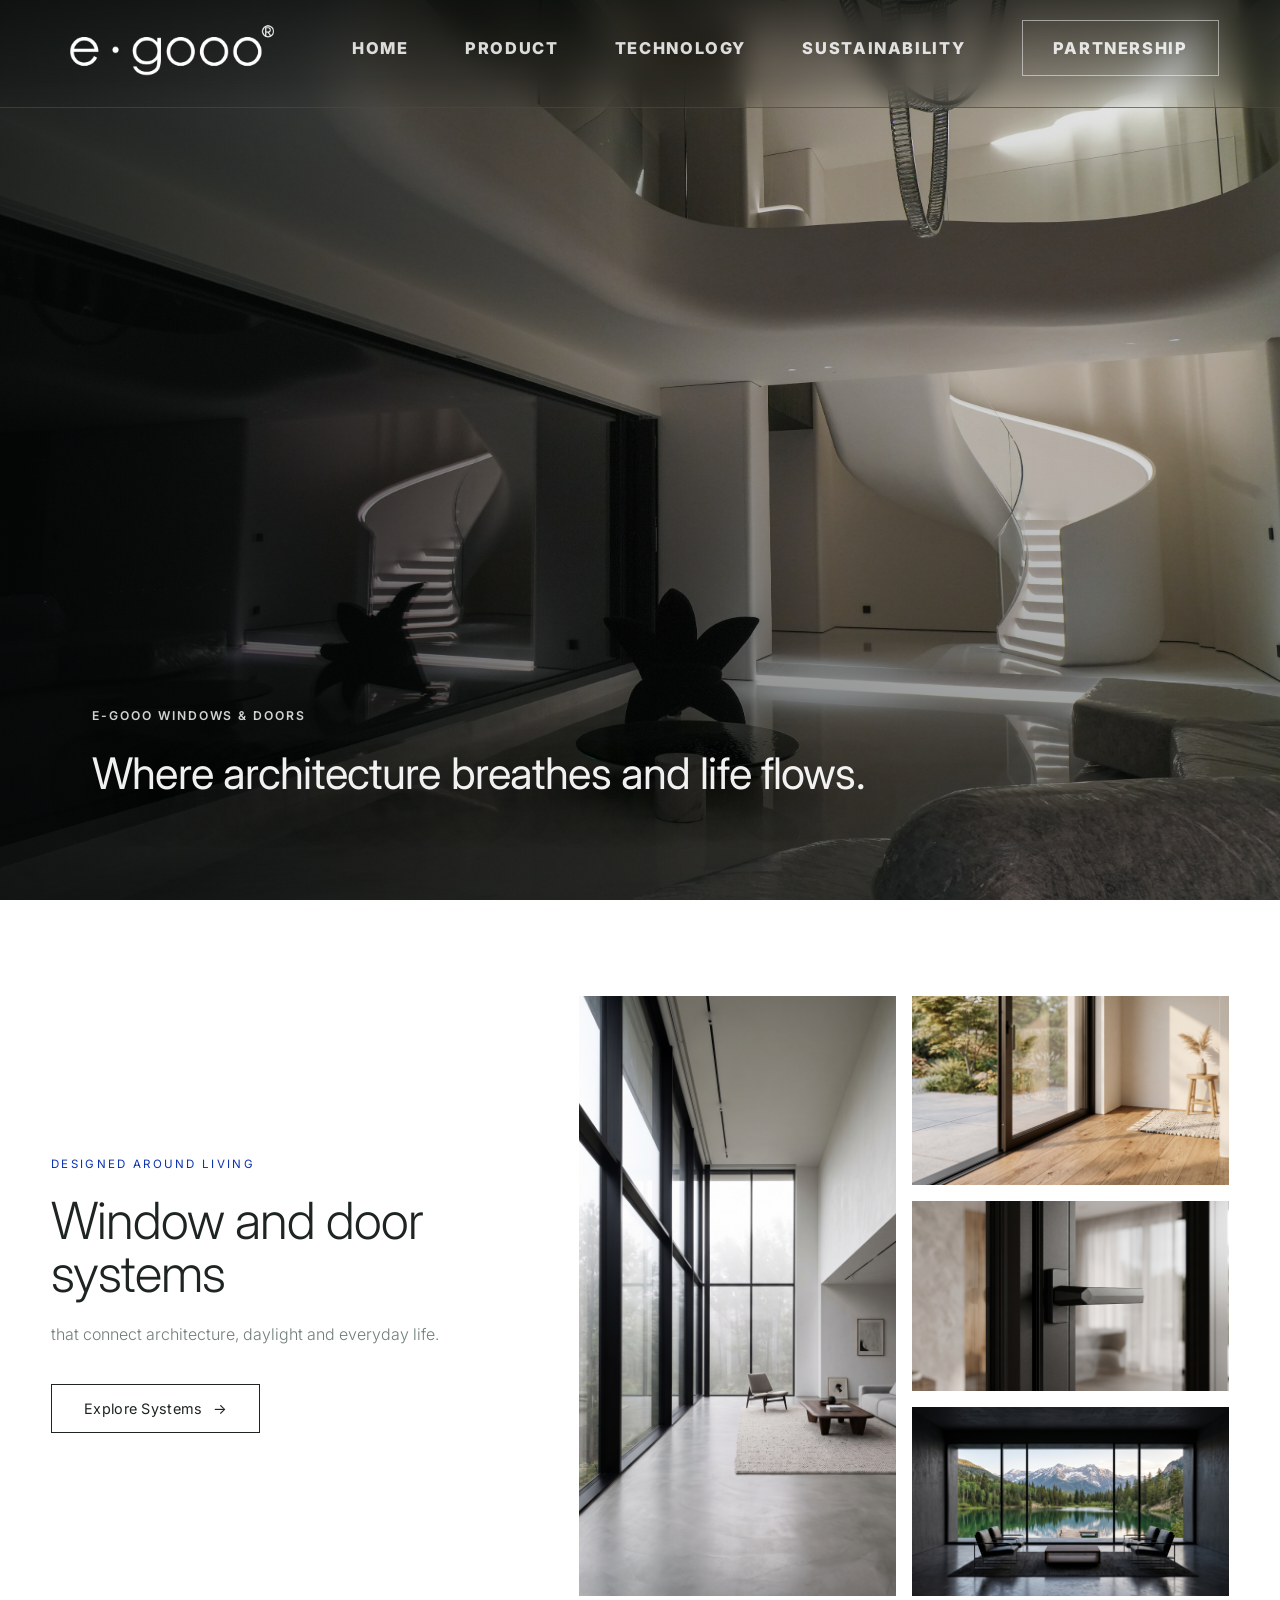
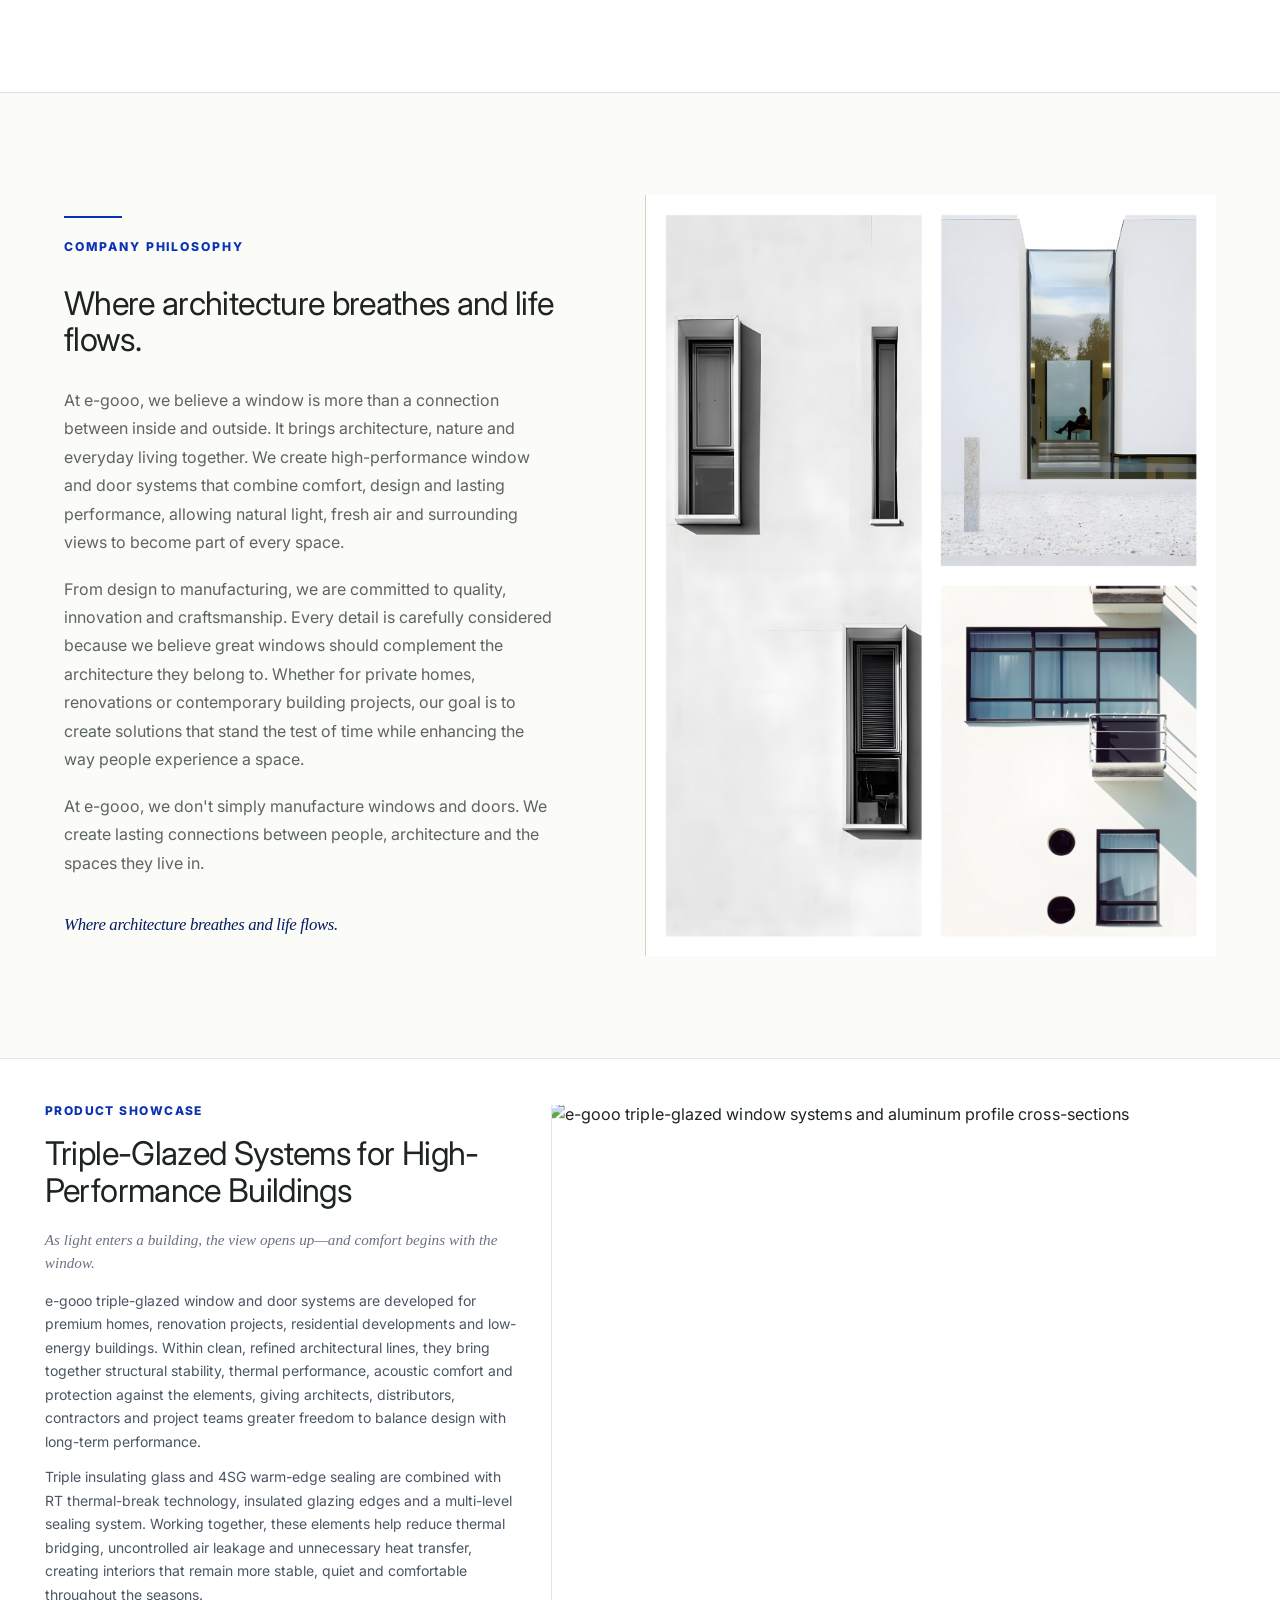
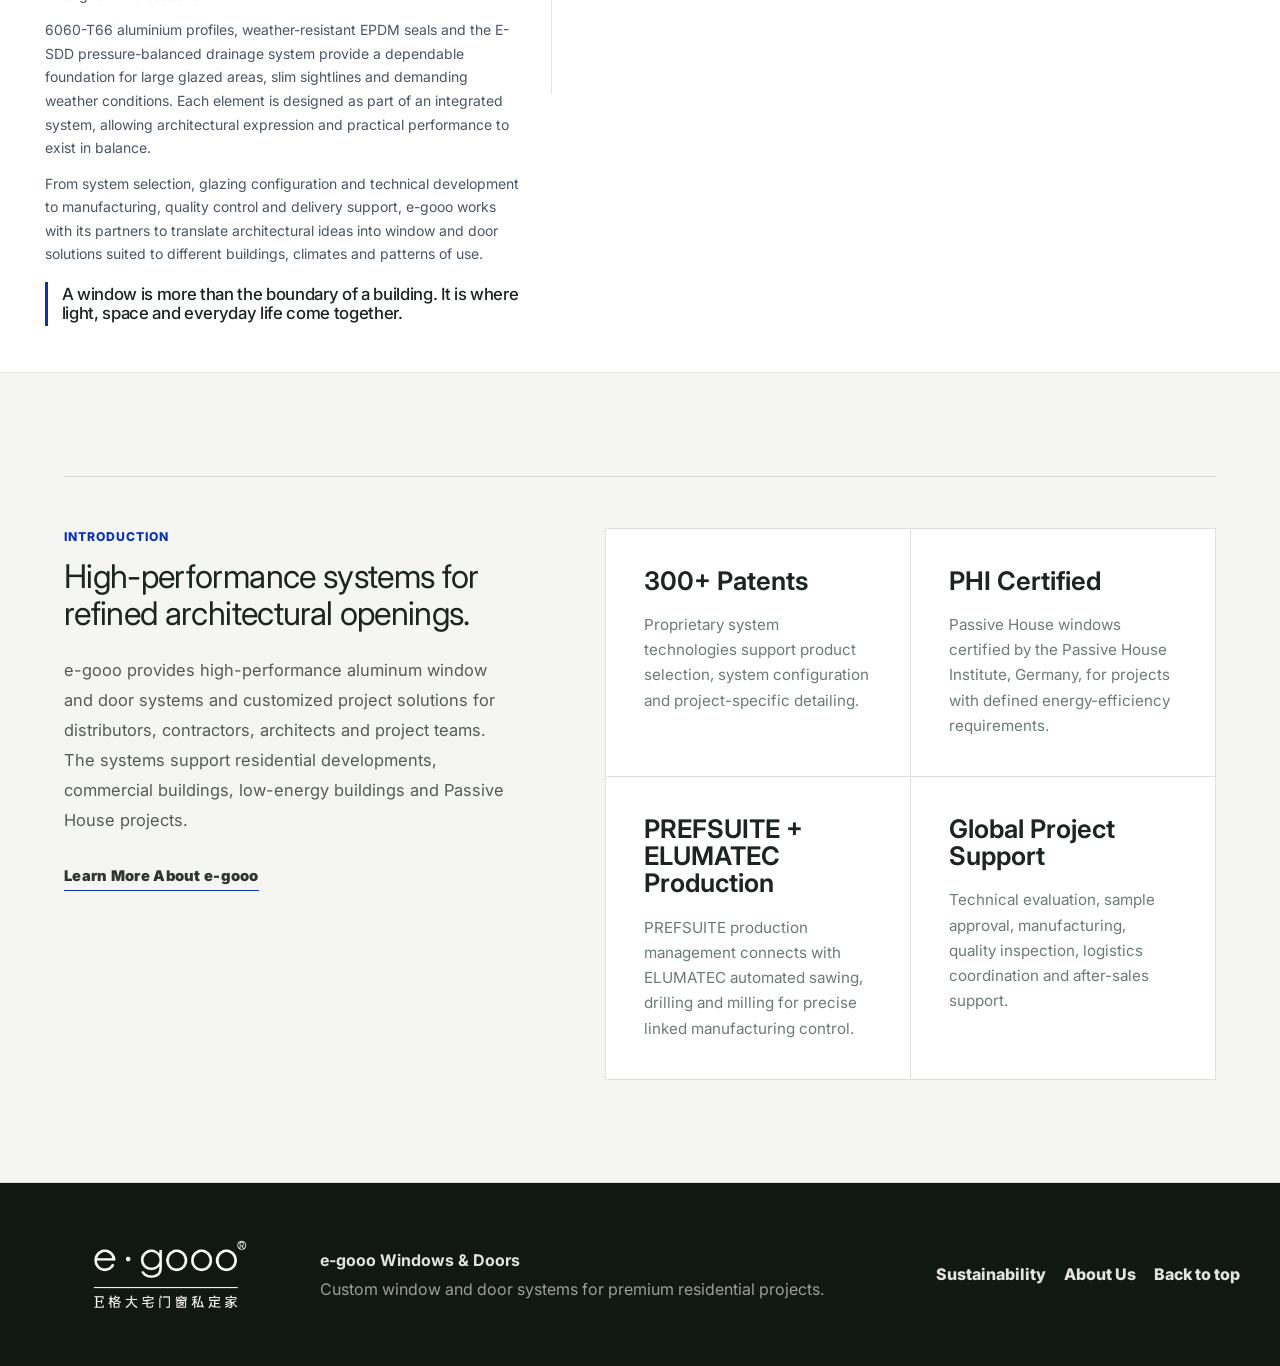
==== commit 0588a9c9: "Alternate product sections and lowercase brand" ====
--- a/public/index.html
+++ b/public/index.html
@@ -3,21 +3,21 @@
   <head>
     <meta charset="utf-8">
     <meta name="viewport" content="width=device-width, initial-scale=1">
-    <title>E-GOOO Windows & Doors | Custom Systems for Premium Residences</title>
+    <title>e-gooo Windows & Doors | Custom Systems for Premium Residences</title>
     <meta
       name="description"
-      content="E-GOOO designs high-performance aluminum window, door and sliding systems for premium residential projects and global partners."
+      content="e-gooo designs high-performance aluminum window, door and sliding systems for premium residential projects and global partners."
     >
     <link rel="icon" href="favicon.ico" sizes="any">
     <link rel="icon" type="image/png" href="assets/brand/e-gooo-favicon.png">
     <link rel="apple-touch-icon" href="assets/brand/apple-touch-icon.png">
-    <link rel="stylesheet" href="styles.css?v=20260821-brand-blue-global">
-    <script src="app.js?v=20260814-no-product-contact" defer></script>
+    <link rel="stylesheet" href="styles.css?v=20260823-blue-white-egooo">
+    <script src="app.js?v=20260823-egooo" defer></script>
   </head>
   <body>
     <header class="site-header" data-header>
-      <a class="brand" href="#home" aria-label="E-GOOO home">
-        <img class="brand-logo" src="assets/brand/e-gooo-logo-wordmark.png" alt="E-GOOO logo">
+      <a class="brand" href="#home" aria-label="e-gooo home">
+        <img class="brand-logo" src="assets/brand/e-gooo-logo-wordmark.png" alt="e-gooo logo">
         <span class="brand-copy">Windows &amp; Doors</span>
       </a>
       <button class="menu-button" type="button" aria-label="Open navigation" aria-expanded="false" aria-controls="site-nav" data-menu-button>
@@ -35,10 +35,10 @@
     </header>
 
     <main>
-      <section class="hero" id="home" aria-label="E-GOOO Windows & Doors">
+      <section class="hero" id="home" aria-label="e-gooo Windows & Doors">
         <img class="hero-image is-active" src="assets/hero/e-gooo-home-cover.jpg" alt="Modern residence interior with large window system" data-hero-slide>
         <div class="hero-tagline">
-          <span class="hero-kicker">E-GOOO Windows &amp; Doors</span>
+          <span class="hero-kicker">e-gooo Windows &amp; Doors</span>
           <h1>Where architecture breathes and life flows.</h1>
         </div>
       </section>
@@ -51,7 +51,7 @@
             <p class="living-feature-subtext">that connect architecture, daylight and everyday life.</p>
             <a class="living-feature-cta" href="product.html">Explore Systems <span aria-hidden="true">&rarr;</span></a>
           </div>
-          <div class="living-feature-gallery" aria-label="E-GOOO architectural window scenes">
+          <div class="living-feature-gallery" aria-label="e-gooo architectural window scenes">
             <figure class="living-feature-main">
               <img src="assets/home/living-vertical-window.jpeg" alt="Tall architectural window wall opening to a quiet interior" loading="lazy">
             </figure>
@@ -71,7 +71,7 @@
             <h2 id="company-philosophy-title">Where architecture breathes and life flows.</h2>
             <div class="philosophy-body">
               <p>
-                At E-GOOO, we believe a window is more than a connection between inside and outside.
+                At e-gooo, we believe a window is more than a connection between inside and outside.
                 It brings architecture, nature and everyday living together. We create high-performance
                 window and door systems that combine comfort, design and lasting performance, allowing
                 natural light, fresh air and surrounding views to become part of every space.
@@ -84,7 +84,7 @@
                 enhancing the way people experience a space.
               </p>
               <p>
-                At E-GOOO, we don't simply manufacture windows and doors. We create lasting connections
+                At e-gooo, we don't simply manufacture windows and doors. We create lasting connections
                 between people, architecture and the spaces they live in.
               </p>
             </div>
@@ -93,7 +93,7 @@
           <figure class="company-philosophy-media">
             <img
               src="assets/philosophy/e-gooo-architectural-window-designs.jpg"
-              alt="E-GOOO architectural window designs"
+              alt="e-gooo architectural window designs"
               loading="lazy"
             >
           </figure>
@@ -110,7 +110,7 @@
             </p>
             <div class="product-showcase-body">
               <p>
-                E-GOOO triple-glazed window and door systems are developed for premium homes,
+                e-gooo triple-glazed window and door systems are developed for premium homes,
                 renovation projects, residential developments and low-energy buildings. Within
                 clean, refined architectural lines, they bring together structural stability,
                 thermal performance, acoustic comfort and protection against the elements, giving
@@ -133,7 +133,7 @@
               </p>
               <p>
                 From system selection, glazing configuration and technical development to
-                manufacturing, quality control and delivery support, E-GOOO works with its partners
+                manufacturing, quality control and delivery support, e-gooo works with its partners
                 to translate architectural ideas into window and door solutions suited to different
                 buildings, climates and patterns of use.
               </p>
@@ -145,24 +145,24 @@
           <figure class="product-showcase-media">
             <img
               src="assets/product-showcase/e-gooo-triple-glazed-systems.jpg"
-              alt="E-GOOO triple-glazed window systems and aluminum profile cross-sections"
+              alt="e-gooo triple-glazed window systems and aluminum profile cross-sections"
               loading="lazy"
             >
           </figure>
         </div>
       </section>
 
-      <section class="section home-intro" aria-label="E-GOOO introduction">
+      <section class="section home-intro" aria-label="e-gooo introduction">
         <div class="home-intro-layout">
           <div class="home-intro-summary">
             <div class="section-kicker">Introduction</div>
             <h2>High-performance systems for refined architectural openings.</h2>
             <p>
-              E-GOOO provides high-performance aluminum window and door systems and customized project solutions for distributors, contractors, architects and project teams. The systems support residential developments, commercial buildings, low-energy buildings and Passive House projects.
+              e-gooo provides high-performance aluminum window and door systems and customized project solutions for distributors, contractors, architects and project teams. The systems support residential developments, commercial buildings, low-energy buildings and Passive House projects.
             </p>
-            <a class="text-button intro-link" href="about.html">Learn More About E-GOOO</a>
-          </div>
-          <div class="intro-advantage-grid" aria-label="E-GOOO core advantages">
+            <a class="text-button intro-link" href="about.html">Learn More About e-gooo</a>
+          </div>
+          <div class="intro-advantage-grid" aria-label="e-gooo core advantages">
             <article>
               <strong>300+ Patents</strong>
               <p>Proprietary system technologies support product selection, system configuration and project-specific detailing.</p>
@@ -186,9 +186,9 @@
 
     <footer class="site-footer">
       <div class="footer-brand">
-        <img class="footer-logo" src="assets/brand/e-gooo-logo-footer-transparent.png" alt="E-GOOO logo">
+        <img class="footer-logo" src="assets/brand/e-gooo-logo-footer-transparent.png" alt="e-gooo logo">
         <div>
-          <strong>E-GOOO Windows &amp; Doors</strong>
+          <strong>e-gooo Windows &amp; Doors</strong>
           <p>Custom window and door systems for premium residential projects.</p>
         </div>
       </div>
--- a/public/styles.css
+++ b/public/styles.css
@@ -4100,7 +4100,7 @@
   }
 }
 
-/* Updated E-GOOO brand lockup */
+/* Updated e-gooo brand lockup */
 .brand {
   gap: 0;
 }
@@ -5614,23 +5614,15 @@
 }
 
 .product-card-featured,
-.product-portfolio-card:nth-child(4n + 1) {
+.product-portfolio-card:nth-child(odd) {
   color: #fff;
   background:
     radial-gradient(circle at 72% 20%, rgba(255, 255, 255, 0.16), transparent 30%),
     linear-gradient(135deg, #041246 0%, var(--brand-blue) 58%, #061a64 100%) !important;
 }
 
-.product-portfolio-card:nth-child(4n + 2):not(.product-card-featured) {
-  background: #f6f8ff !important;
-}
-
-.product-portfolio-card:nth-child(4n + 3):not(.product-card-featured) {
-  color: #fff;
-  background: #071126 !important;
-}
-
-.product-portfolio-card:nth-child(4n + 4):not(.product-card-featured) {
+.product-portfolio-card:nth-child(even):not(.product-card-featured) {
+  color: var(--ink);
   background: #fff !important;
 }
 
@@ -5730,15 +5722,15 @@
   transform: translate(-50%, -50%) rotate(-38deg);
 }
 
-.product-portfolio-card:nth-child(4n + 1) .product-image-placeholder,
-.product-portfolio-card:nth-child(4n + 3) .product-image-placeholder {
+.product-portfolio-card:nth-child(odd) .product-image-placeholder,
+.product-card-featured .product-image-placeholder {
   border-color: rgba(255, 255, 255, 0.18);
 }
 
-.product-portfolio-card:nth-child(4n + 1) .product-image-placeholder::before,
-.product-portfolio-card:nth-child(4n + 1) .product-image-placeholder::after,
-.product-portfolio-card:nth-child(4n + 3) .product-image-placeholder::before,
-.product-portfolio-card:nth-child(4n + 3) .product-image-placeholder::after {
+.product-portfolio-card:nth-child(odd) .product-image-placeholder::before,
+.product-portfolio-card:nth-child(odd) .product-image-placeholder::after,
+.product-card-featured .product-image-placeholder::before,
+.product-card-featured .product-image-placeholder::after {
   background: rgba(255, 255, 255, 0.16);
 }
 
@@ -5762,8 +5754,8 @@
   background: currentColor;
 }
 
-.product-portfolio-card:nth-child(4n + 1) .product-tag,
-.product-portfolio-card:nth-child(4n + 3) .product-tag {
+.product-portfolio-card:nth-child(odd) .product-tag,
+.product-card-featured .product-tag {
   border: 0;
   padding: 0;
   color: rgba(255, 255, 255, 0.76);
@@ -5792,8 +5784,8 @@
   line-height: 1.55;
 }
 
-.product-portfolio-card:nth-child(4n + 1) p,
-.product-portfolio-card:nth-child(4n + 3) p {
+.product-portfolio-card:nth-child(odd) p,
+.product-card-featured p {
   color: rgba(255, 255, 255, 0.68);
 }
 
@@ -5851,10 +5843,10 @@
   transition: transform 260ms ease;
 }
 
-.product-portfolio-card:nth-child(4n + 1) .portfolio-link,
-.product-portfolio-card:nth-child(4n + 3) .portfolio-link,
-.product-portfolio-card:nth-child(4n + 1) button.portfolio-link,
-.product-portfolio-card:nth-child(4n + 3) button.portfolio-link {
+.product-portfolio-card:nth-child(odd) .portfolio-link,
+.product-portfolio-card:nth-child(odd) button.portfolio-link,
+.product-card-featured .portfolio-link,
+.product-card-featured button.portfolio-link {
   color: #fff !important;
 }
 
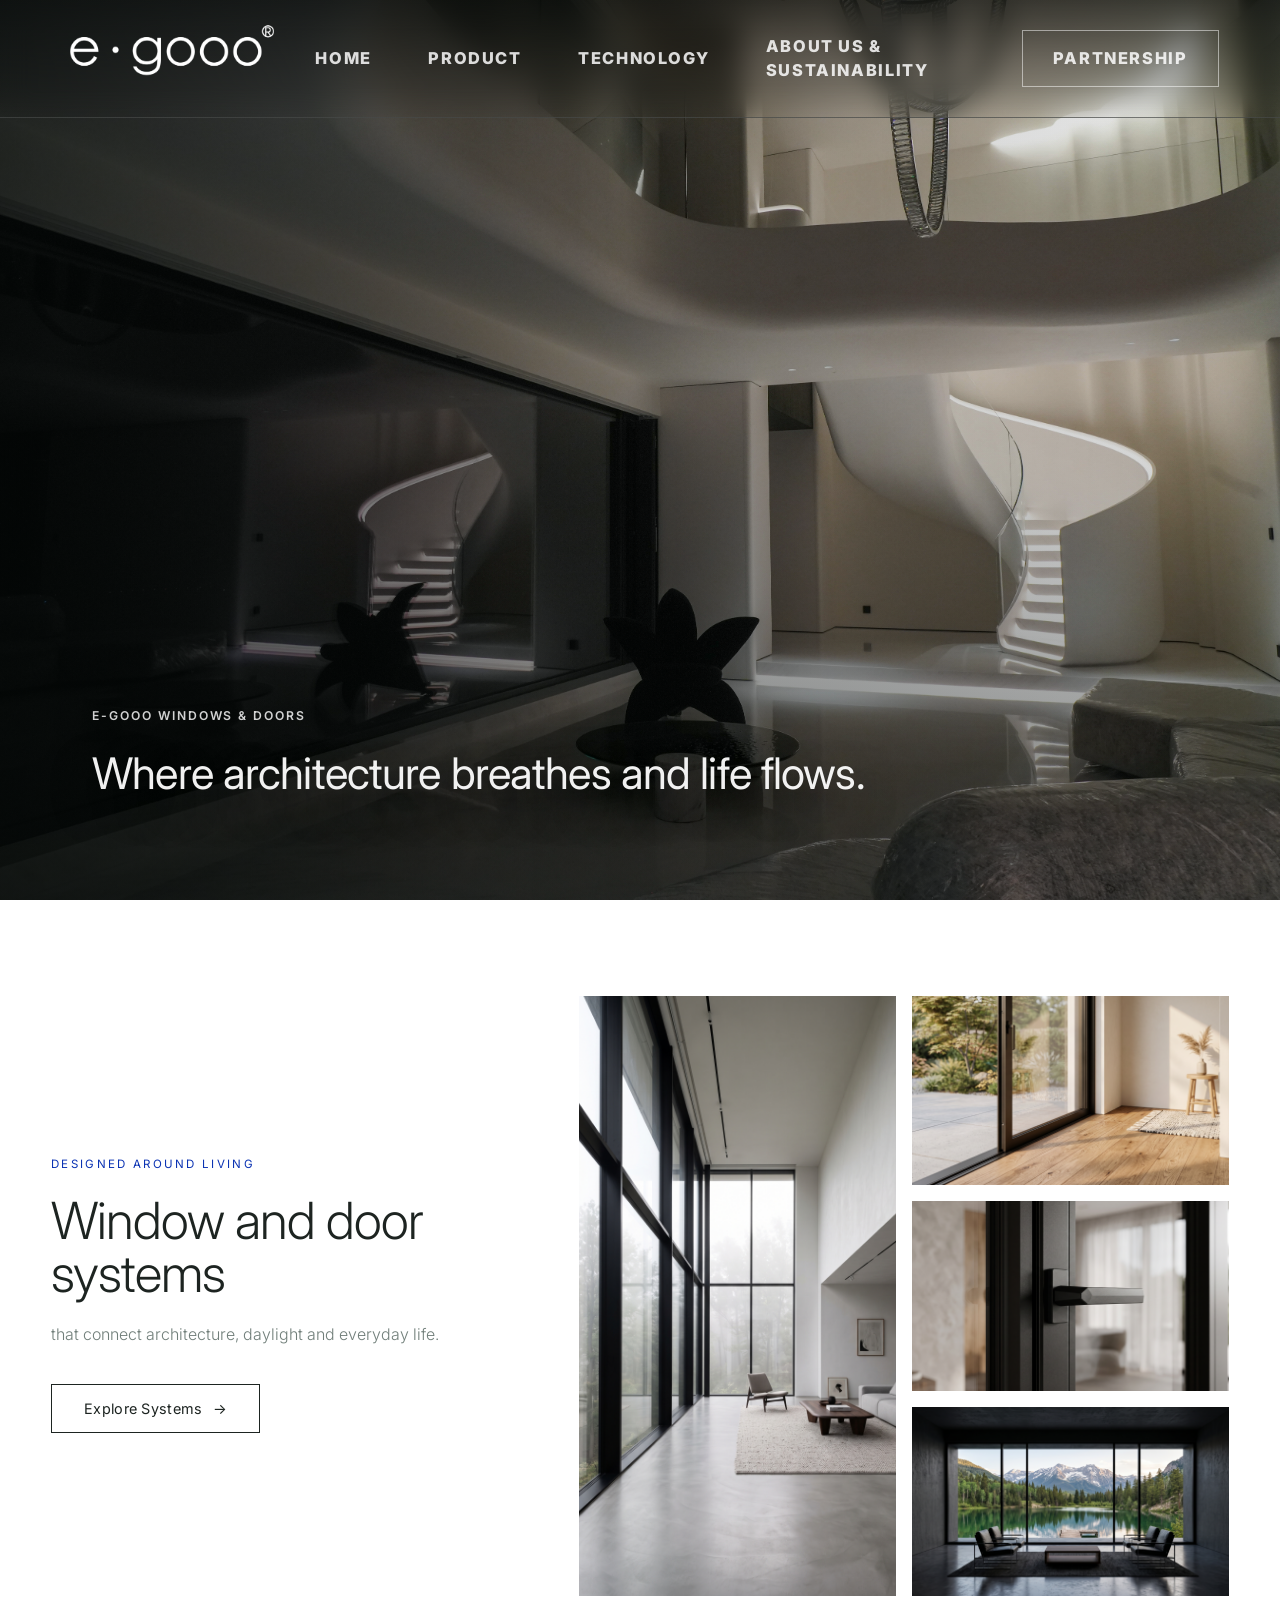
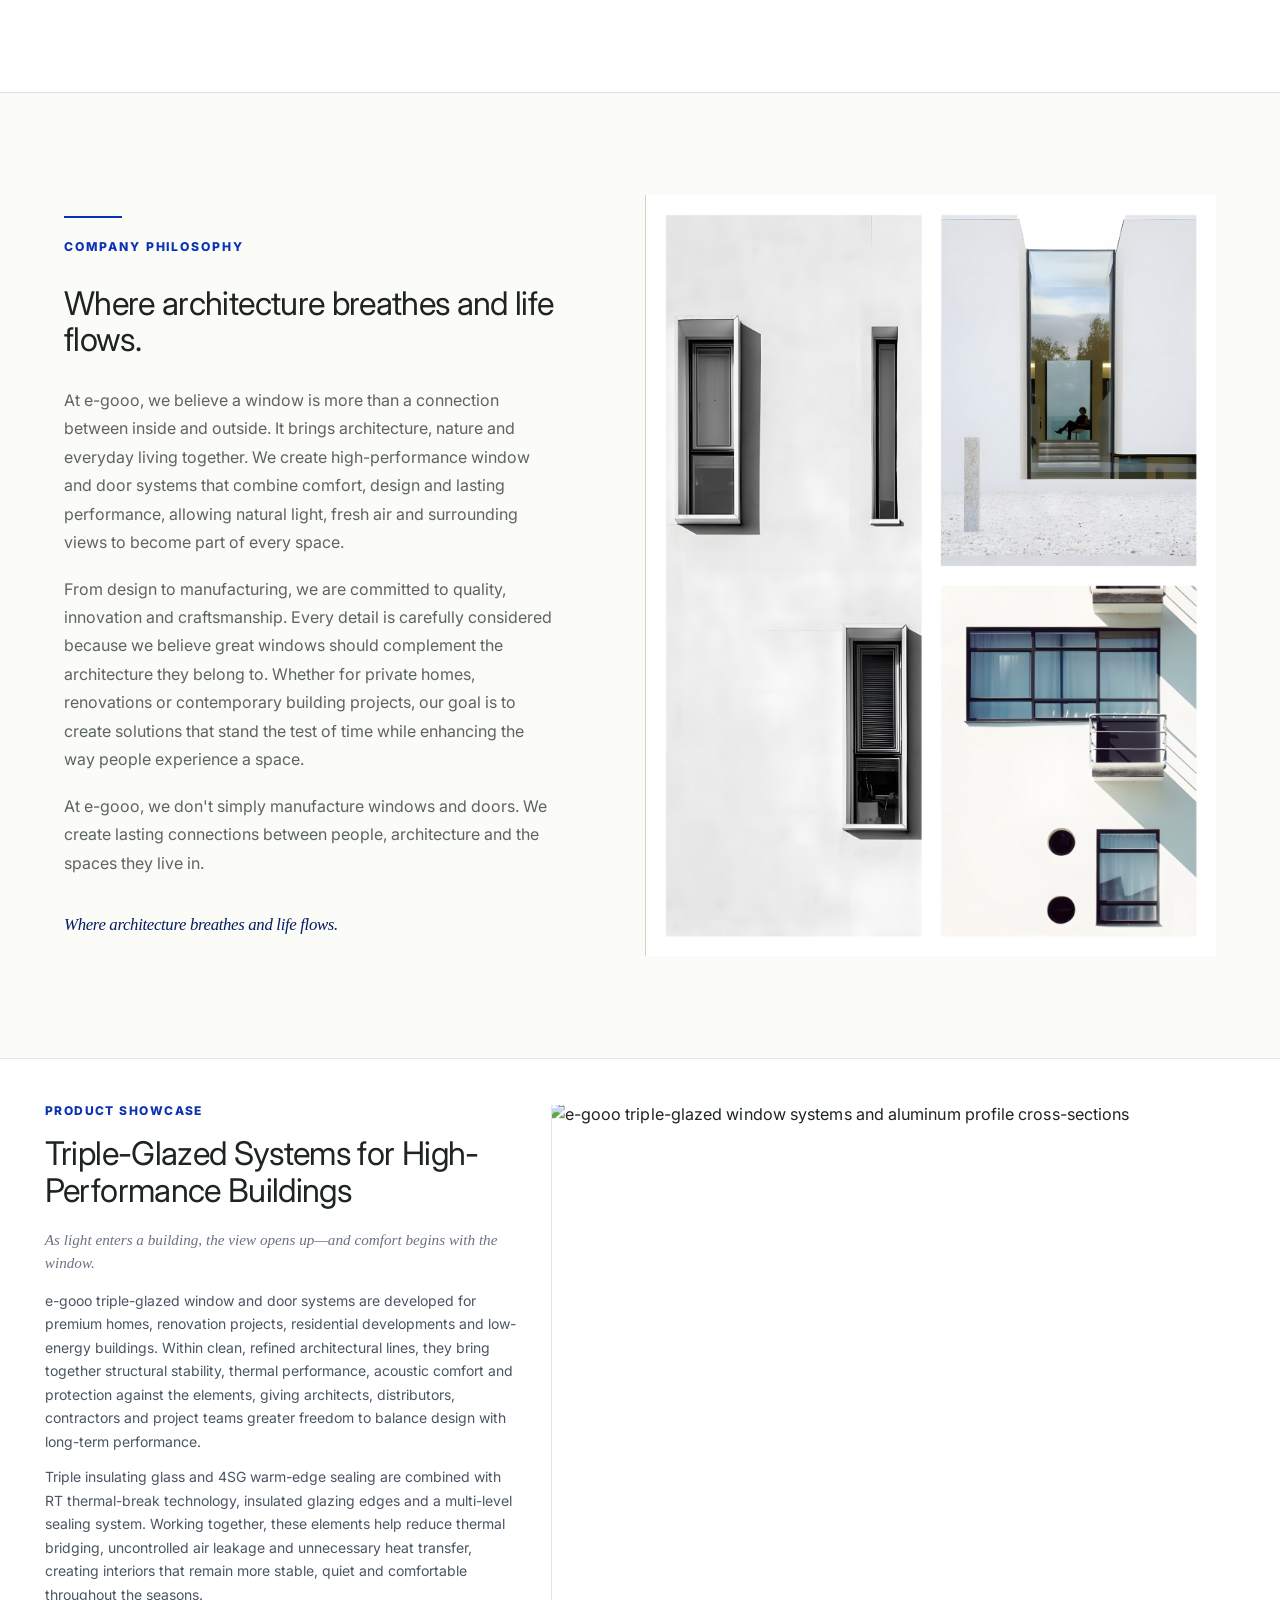
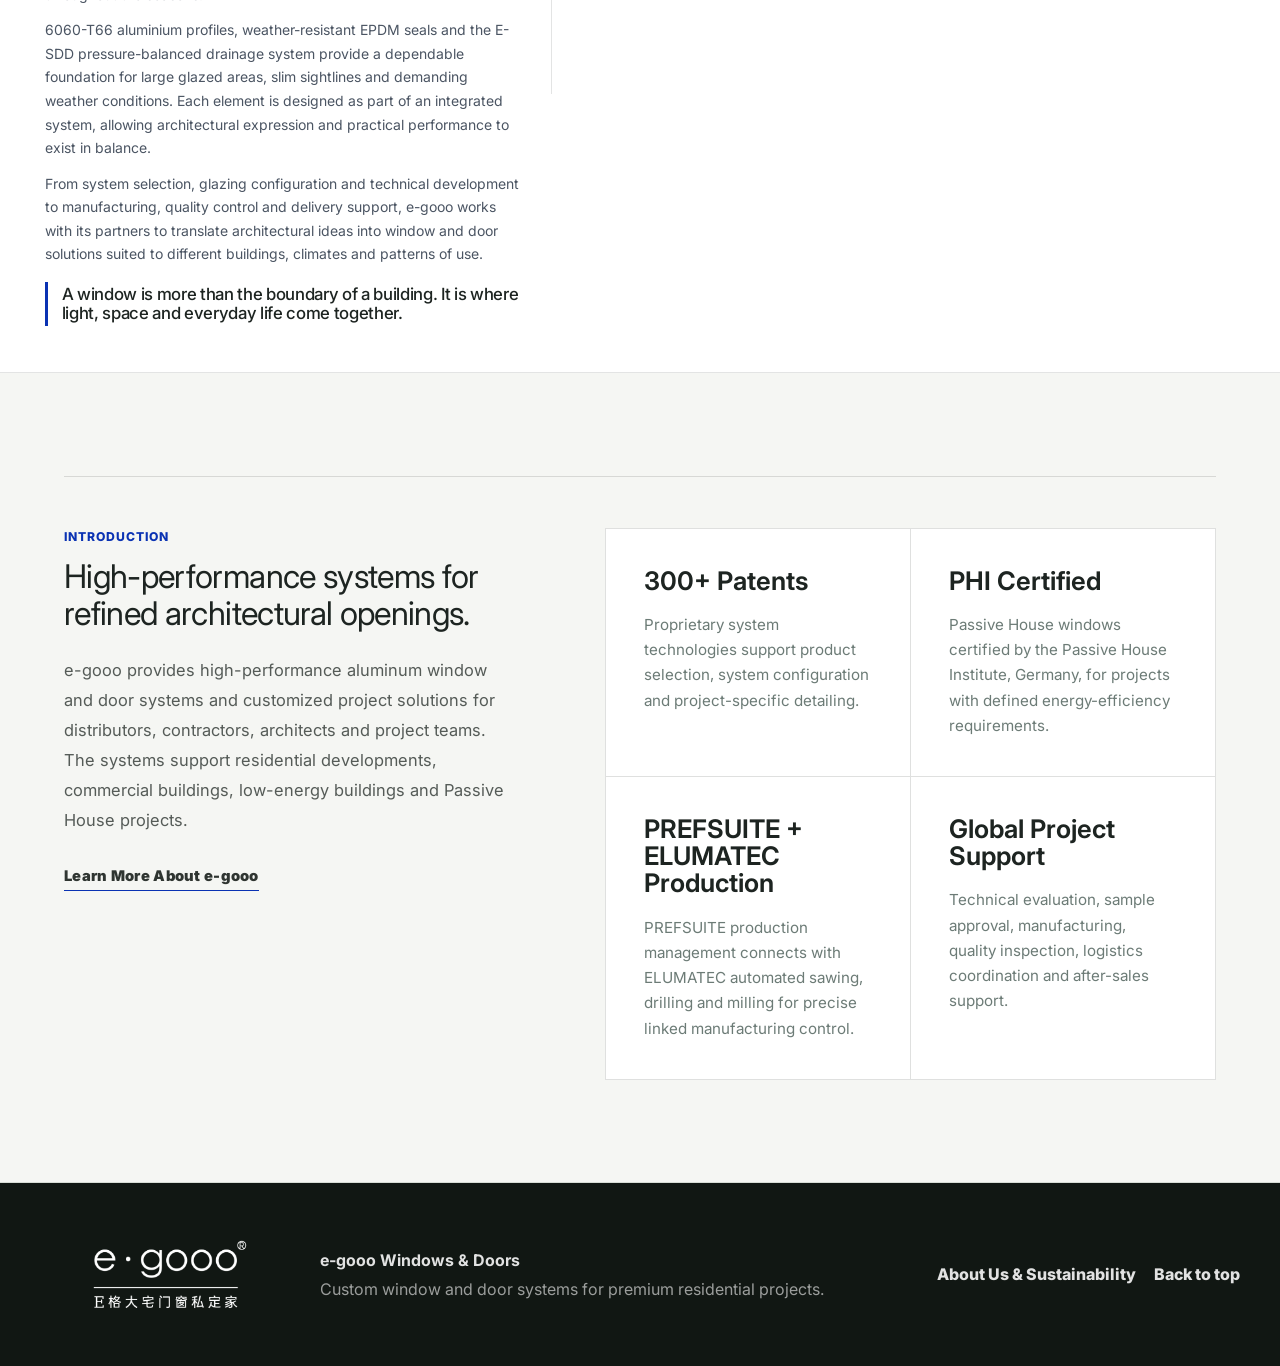
==== commit 54e22d4f: "Merge sustainability into about page" ====
--- a/public/index.html
+++ b/public/index.html
@@ -11,8 +11,8 @@
     <link rel="icon" href="favicon.ico" sizes="any">
     <link rel="icon" type="image/png" href="assets/brand/e-gooo-favicon.png">
     <link rel="apple-touch-icon" href="assets/brand/apple-touch-icon.png">
-    <link rel="stylesheet" href="styles.css?v=20260823-blue-white-egooo">
-    <script src="app.js?v=20260823-egooo" defer></script>
+    <link rel="stylesheet" href="styles.css?v=20260823-tone-final">
+    <script src="app.js?v=20260823-tone-final" defer></script>
   </head>
   <body>
     <header class="site-header" data-header>
@@ -29,7 +29,7 @@
         <a href="#home">Home</a>
         <a href="product.html">Product</a>
         <a href="technology.html">Technology</a>
-        <a href="sustainability.html">Sustainability</a>
+        <a href="about.html">About Us &amp; Sustainability</a>
         <a class="nav-cta" href="cooperation.html">Partnership</a>
       </nav>
     </header>
@@ -193,8 +193,7 @@
         </div>
       </div>
       <nav class="footer-links" aria-label="Secondary pages">
-        <a href="sustainability.html">Sustainability</a>
-        <a href="about.html">About Us</a>
+        <a href="about.html">About Us &amp; Sustainability</a>
         <a href="#home">Back to top</a>
       </nav>
     </footer>
--- a/public/styles.css
+++ b/public/styles.css
@@ -2956,6 +2956,46 @@
   max-width: 560px;
   color: rgba(255, 255, 255, 0.82);
   text-shadow: 0 10px 28px rgba(0, 0, 0, 0.35);
+}
+
+.merged-sustainability {
+  background: var(--soft);
+}
+
+.merged-sustainability-media {
+  max-width: 1320px;
+  margin: clamp(34px, 5vw, 62px) auto 0;
+  overflow: hidden;
+}
+
+.merged-sustainability-media img {
+  display: block;
+  width: 100%;
+  aspect-ratio: 21 / 8;
+  object-fit: cover;
+  object-position: center center;
+}
+
+.merged-sustainability .sustainability-columns {
+  margin-top: clamp(34px, 5vw, 58px);
+}
+
+.merged-awards {
+  background: var(--paper);
+}
+
+.redirect-page {
+  display: grid;
+  min-height: 100svh;
+  place-content: center;
+  gap: 18px;
+  padding: 32px;
+  text-align: center;
+}
+
+.redirect-page p {
+  margin: 0;
+  color: rgba(29, 36, 33, 0.68);
 }
 
 .product-page-section {
@@ -5850,6 +5890,63 @@
   color: #fff !important;
 }
 
+.product-portfolio-card[data-tone="blue"],
+.product-card-featured[data-tone="blue"] {
+  color: #fff !important;
+  background:
+    radial-gradient(circle at 72% 20%, rgba(255, 255, 255, 0.16), transparent 30%),
+    linear-gradient(135deg, #041246 0%, var(--brand-blue) 58%, #061a64 100%) !important;
+}
+
+.product-portfolio-card[data-tone="white"]:not(.product-card-featured) {
+  color: var(--ink) !important;
+  background: #fff !important;
+}
+
+.product-portfolio-card[data-tone="blue"] .product-tag {
+  color: rgba(255, 255, 255, 0.76) !important;
+}
+
+.product-portfolio-card[data-tone="white"]:not(.product-card-featured) .product-tag {
+  color: var(--brand-blue) !important;
+}
+
+.product-portfolio-card[data-tone="blue"] .product-image-placeholder {
+  border-color: rgba(255, 255, 255, 0.18) !important;
+}
+
+.product-portfolio-card[data-tone="blue"] .product-image-placeholder::before,
+.product-portfolio-card[data-tone="blue"] .product-image-placeholder::after {
+  background: rgba(255, 255, 255, 0.16) !important;
+}
+
+.product-portfolio-card[data-tone="white"]:not(.product-card-featured) .product-image-placeholder {
+  border-color: rgba(10, 50, 179, 0.14) !important;
+}
+
+.product-portfolio-card[data-tone="white"]:not(.product-card-featured) .product-image-placeholder::before,
+.product-portfolio-card[data-tone="white"]:not(.product-card-featured) .product-image-placeholder::after {
+  background: rgba(10, 50, 179, 0.18) !important;
+}
+
+.product-portfolio-card[data-tone="blue"] p {
+  color: rgba(255, 255, 255, 0.68) !important;
+}
+
+.product-portfolio-card[data-tone="white"]:not(.product-card-featured) p {
+  color: rgba(29, 36, 33, 0.58) !important;
+}
+
+.product-portfolio-card[data-tone="blue"] .portfolio-link,
+.product-portfolio-card[data-tone="blue"] button.portfolio-link {
+  color: #fff !important;
+}
+
+.product-portfolio-card[data-tone="white"]:not(.product-card-featured) .portfolio-link,
+.product-portfolio-card[data-tone="white"]:not(.product-card-featured) button.portfolio-link {
+  color: var(--brand-blue) !important;
+}
+
 .product-portfolio-card .portfolio-link .link-arrow,
 .product-card-featured .portfolio-link .link-arrow {
   transition: transform 260ms ease;
@@ -5944,6 +6041,796 @@
   .product-card-featured p {
     font-size: 1rem;
     line-height: 1.62;
+  }
+}
+
+/* Definitive product tone sequence: brand blue, white and deep blue repeat */
+.product-portfolio-card.product-card-tone-blue,
+.product-portfolio-card[data-tone="blue"] {
+  color: #fff !important;
+  background:
+    radial-gradient(circle at 72% 20%, rgba(255, 255, 255, 0.16), transparent 30%),
+    linear-gradient(135deg, #041246 0%, var(--brand-blue) 58%, #061a64 100%) !important;
+}
+
+.product-portfolio-card.product-card-tone-white,
+.product-portfolio-card[data-tone="white"] {
+  color: var(--ink) !important;
+  background: #fff !important;
+}
+
+.product-portfolio-card.product-card-tone-blue .product-body,
+.product-portfolio-card[data-tone="blue"] .product-body {
+  order: 1 !important;
+}
+
+.product-portfolio-card.product-card-tone-blue .product-card-media,
+.product-portfolio-card[data-tone="blue"] .product-card-media {
+  order: 2 !important;
+}
+
+.product-portfolio-card.product-card-tone-white .product-body,
+.product-portfolio-card[data-tone="white"] .product-body {
+  order: 2 !important;
+}
+
+.product-portfolio-card.product-card-tone-white .product-card-media,
+.product-portfolio-card[data-tone="white"] .product-card-media {
+  order: 1 !important;
+}
+
+.product-portfolio-card.product-card-tone-blue .product-tag,
+.product-portfolio-card[data-tone="blue"] .product-tag,
+.product-portfolio-card.product-card-tone-blue h3,
+.product-portfolio-card[data-tone="blue"] h3 {
+  color: #fff !important;
+}
+
+.product-portfolio-card.product-card-tone-blue p,
+.product-portfolio-card[data-tone="blue"] p {
+  color: rgba(255, 255, 255, 0.68) !important;
+}
+
+.product-portfolio-card.product-card-tone-white .product-tag,
+.product-portfolio-card[data-tone="white"] .product-tag,
+.product-portfolio-card.product-card-tone-white .portfolio-link,
+.product-portfolio-card[data-tone="white"] .portfolio-link,
+.product-portfolio-card.product-card-tone-white button.portfolio-link,
+.product-portfolio-card[data-tone="white"] button.portfolio-link {
+  color: var(--brand-blue) !important;
+}
+
+.product-portfolio-card.product-card-tone-white p,
+.product-portfolio-card[data-tone="white"] p {
+  color: rgba(29, 36, 33, 0.58) !important;
+}
+
+.product-portfolio-card.product-card-tone-blue .portfolio-link,
+.product-portfolio-card[data-tone="blue"] .portfolio-link,
+.product-portfolio-card.product-card-tone-blue button.portfolio-link,
+.product-portfolio-card[data-tone="blue"] button.portfolio-link {
+  color: #fff !important;
+}
+
+.product-portfolio-card.product-card-tone-blue .product-image-placeholder,
+.product-portfolio-card[data-tone="blue"] .product-image-placeholder {
+  border-color: rgba(255, 255, 255, 0.18) !important;
+}
+
+.product-portfolio-card.product-card-tone-blue .product-image-placeholder::before,
+.product-portfolio-card.product-card-tone-blue .product-image-placeholder::after,
+.product-portfolio-card[data-tone="blue"] .product-image-placeholder::before,
+.product-portfolio-card[data-tone="blue"] .product-image-placeholder::after {
+  background: rgba(255, 255, 255, 0.16) !important;
+}
+
+.product-portfolio-card.product-card-tone-white .product-image-placeholder,
+.product-portfolio-card[data-tone="white"] .product-image-placeholder {
+  border-color: rgba(10, 50, 179, 0.14) !important;
+}
+
+.product-portfolio-card.product-card-tone-white .product-image-placeholder::before,
+.product-portfolio-card.product-card-tone-white .product-image-placeholder::after,
+.product-portfolio-card[data-tone="white"] .product-image-placeholder::before,
+.product-portfolio-card[data-tone="white"] .product-image-placeholder::after {
+  background: rgba(10, 50, 179, 0.18) !important;
+}
+
+@media (max-width: 1080px) {
+  .product-portfolio-card.product-card-tone-blue .product-body,
+  .product-portfolio-card.product-card-tone-white .product-body,
+  .product-portfolio-card[data-tone="blue"] .product-body,
+  .product-portfolio-card[data-tone="white"] .product-body {
+    order: 1 !important;
+  }
+
+  .product-portfolio-card.product-card-tone-blue .product-card-media,
+  .product-portfolio-card.product-card-tone-white .product-card-media,
+  .product-portfolio-card[data-tone="blue"] .product-card-media,
+  .product-portfolio-card[data-tone="white"] .product-card-media {
+    order: 2 !important;
+  }
+}
+
+/* Final product portfolio: immersive rows, brand blue / white / deep blue */
+.product-page-section.product-portfolio-section {
+  padding-right: 0 !important;
+  padding-left: 0 !important;
+  background: #fff;
+}
+
+.product-page-section.product-portfolio-section > .product-portfolio-header,
+.product-page-section.product-portfolio-section > .product-portfolio-tabs {
+  width: min(100% - 48px, 1180px);
+  margin-right: auto;
+  margin-left: auto;
+}
+
+.product-page-section.product-portfolio-section > .product-portfolio-header {
+  margin-bottom: clamp(42px, 5vw, 76px) !important;
+}
+
+.product-portfolio-header h2 {
+  max-width: 680px;
+}
+
+.product-portfolio-header p {
+  max-width: 430px;
+}
+
+.product-portfolio-grid {
+  margin-top: clamp(42px, 6vw, 88px) !important;
+}
+
+.product-portfolio-row.product-portfolio-card,
+.product-portfolio-row.product-card-featured,
+.product-portfolio-row.product-portfolio-card:not(.product-card-featured):nth-child(n) {
+  display: grid !important;
+  grid-template-columns: minmax(260px, 0.64fr) minmax(540px, 1.36fr) !important;
+  align-items: center !important;
+  gap: clamp(44px, 6.5vw, 110px) !important;
+  width: 100% !important;
+  min-height: clamp(680px, 78vh, 900px) !important;
+  margin: 0 !important;
+  border: 0 !important;
+  border-radius: 0 !important;
+  box-shadow: none !important;
+  padding: clamp(78px, 9vw, 138px) max(6vw, calc((100vw - 1280px) / 2)) !important;
+  overflow: hidden !important;
+}
+
+.product-portfolio-row.product-card-tone-blue,
+.product-portfolio-row[data-tone="blue"] {
+  color: #fff !important;
+  background:
+    radial-gradient(circle at 70% 28%, rgba(255, 255, 255, 0.15), transparent 32%),
+    linear-gradient(135deg, #020d3a 0%, var(--brand-blue) 58%, #05248d 100%) !important;
+}
+
+.product-portfolio-row.product-card-tone-white,
+.product-portfolio-row[data-tone="white"] {
+  color: var(--ink) !important;
+  background: #fff !important;
+}
+
+.product-portfolio-row .product-body,
+.product-portfolio-row.product-card-tone-white .product-body,
+.product-portfolio-row[data-tone="white"] .product-body,
+.product-portfolio-row:nth-child(even):not(.product-card-featured) .product-body {
+  order: 1 !important;
+  max-width: 500px !important;
+  padding: 0 !important;
+}
+
+.product-portfolio-row .product-card-media,
+.product-portfolio-row.product-card-tone-white .product-card-media,
+.product-portfolio-row[data-tone="white"] .product-card-media,
+.product-portfolio-row:nth-child(even):not(.product-card-featured) .product-card-media {
+  order: 2 !important;
+  display: flex !important;
+  align-items: center !important;
+  justify-content: center !important;
+  min-height: clamp(520px, 54vw, 760px) !important;
+  border: 0 !important;
+  background: transparent !important;
+  box-shadow: none !important;
+  overflow: visible !important;
+}
+
+.product-portfolio-row .product-card-media::after,
+.product-portfolio-row::before {
+  display: none !important;
+}
+
+.product-portfolio-row .product-card-media img,
+.product-portfolio-row:not(.product-card-featured) .product-card-media img,
+.product-portfolio-row.product-card-featured .product-card-media img {
+  display: block !important;
+  width: min(900px, 100%) !important;
+  height: clamp(500px, 52vw, 740px) !important;
+  max-width: none !important;
+  max-height: none !important;
+  padding: 0 !important;
+  object-fit: contain !important;
+  filter: drop-shadow(0 36px 64px rgba(0, 0, 0, 0.24));
+  transform-origin: center center;
+  transition:
+    transform 0.7s cubic-bezier(0.16, 1, 0.3, 1),
+    filter 0.7s cubic-bezier(0.16, 1, 0.3, 1) !important;
+}
+
+.product-portfolio-row[data-tone="white"] .product-card-media img {
+  filter: drop-shadow(0 26px 54px rgba(10, 50, 179, 0.14));
+}
+
+.product-portfolio-row:hover .product-card-media img,
+.product-portfolio-row:focus-within .product-card-media img {
+  transform: scale(1.035);
+  filter: drop-shadow(0 44px 72px rgba(0, 0, 0, 0.28));
+}
+
+.product-portfolio-row[data-tone="white"]:hover .product-card-media img,
+.product-portfolio-row[data-tone="white"]:focus-within .product-card-media img {
+  filter: drop-shadow(0 34px 64px rgba(10, 50, 179, 0.18));
+}
+
+.product-page-section.product-portfolio-section .product-card-media,
+.product-page-section.product-portfolio-section .product-card-media img[src*="assets/product-samples/"][src*="transparent"] {
+  background: transparent !important;
+  background-color: transparent !important;
+}
+
+.product-page-section.product-portfolio-section .product-portfolio-row .product-card-media img[src*="assets/product-samples/"][src*="transparent"] {
+  width: min(900px, 100%) !important;
+  height: clamp(500px, 52vw, 740px) !important;
+  object-fit: contain !important;
+  object-position: center !important;
+  background: transparent !important;
+  transform: none !important;
+}
+
+.product-page-section.product-portfolio-section .product-portfolio-row:hover .product-card-media img[src*="assets/product-samples/"][src*="transparent"],
+.product-page-section.product-portfolio-section .product-portfolio-row:focus-within .product-card-media img[src*="assets/product-samples/"][src*="transparent"] {
+  transform: scale(1.035) !important;
+}
+
+.product-portfolio-row .product-tag {
+  display: inline-flex !important;
+  align-items: center !important;
+  gap: 10px !important;
+  width: fit-content !important;
+  color: currentColor !important;
+  font-size: 0.68rem !important;
+  font-weight: 500 !important;
+  letter-spacing: 0.28em !important;
+  line-height: 1 !important;
+  text-transform: uppercase !important;
+}
+
+.product-portfolio-row .product-tag::before {
+  width: 7px !important;
+  height: 7px !important;
+  background: currentColor !important;
+}
+
+.product-portfolio-row[data-tone="blue"] .product-tag {
+  color: rgba(255, 255, 255, 0.78) !important;
+}
+
+.product-portfolio-row[data-tone="white"] .product-tag {
+  color: var(--brand-blue) !important;
+}
+
+.product-portfolio-row h3,
+.product-portfolio-row.product-card-featured h3 {
+  max-width: 12em !important;
+  margin: clamp(28px, 3vw, 46px) 0 0 !important;
+  color: currentColor !important;
+  font-size: clamp(2.4rem, 4.6vw, 4.8rem) !important;
+  font-weight: 500 !important;
+  letter-spacing: -0.046em !important;
+  line-height: 0.98 !important;
+}
+
+.product-portfolio-row p,
+.product-portfolio-row.product-card-featured p {
+  max-width: 520px !important;
+  margin: clamp(24px, 2.8vw, 36px) 0 clamp(34px, 4vw, 54px) !important;
+  color: rgba(29, 36, 33, 0.58) !important;
+  font-size: clamp(1rem, 1.25vw, 1.18rem) !important;
+  font-weight: 300 !important;
+  letter-spacing: -0.01em !important;
+  line-height: 1.65 !important;
+}
+
+.product-portfolio-row[data-tone="blue"] p {
+  color: rgba(255, 255, 255, 0.72) !important;
+}
+
+.product-portfolio-row .product-actions {
+  display: flex !important;
+  flex-wrap: wrap !important;
+  gap: clamp(22px, 3vw, 40px) !important;
+  align-items: center !important;
+  padding: 0 !important;
+}
+
+.product-portfolio-row .portfolio-link,
+.product-portfolio-row button.portfolio-link {
+  position: relative !important;
+  display: inline-flex !important;
+  align-items: center !important;
+  gap: 8px !important;
+  width: fit-content !important;
+  border: 0 !important;
+  padding: 0 0 7px !important;
+  color: var(--brand-blue) !important;
+  background: transparent !important;
+  font-size: 0.92rem !important;
+  font-weight: 500 !important;
+  letter-spacing: 0.005em !important;
+  line-height: 1 !important;
+  text-decoration: none !important;
+  text-transform: none !important;
+}
+
+.product-portfolio-row[data-tone="blue"] .portfolio-link,
+.product-portfolio-row[data-tone="blue"] button.portfolio-link {
+  color: #fff !important;
+}
+
+.product-portfolio-row .portfolio-link::after,
+.product-portfolio-row button.portfolio-link::after {
+  position: absolute;
+  right: 0;
+  bottom: 0;
+  left: 0;
+  display: block !important;
+  height: 1px;
+  content: "";
+  background: currentColor;
+  transform: scaleX(1);
+  transform-origin: left center;
+  opacity: 0.72;
+  transition:
+    opacity 240ms ease,
+    transform 240ms ease;
+}
+
+.product-portfolio-row .portfolio-link .link-arrow {
+  transition: transform 240ms ease;
+}
+
+.product-portfolio-row .portfolio-link:hover,
+.product-portfolio-row .portfolio-link:focus-visible,
+.product-portfolio-row button.portfolio-link:hover,
+.product-portfolio-row button.portfolio-link:focus-visible {
+  outline: 0;
+}
+
+.product-portfolio-row .portfolio-link:hover::after,
+.product-portfolio-row .portfolio-link:focus-visible::after,
+.product-portfolio-row button.portfolio-link:hover::after,
+.product-portfolio-row button.portfolio-link:focus-visible::after {
+  opacity: 1;
+  transform: scaleX(0.86);
+}
+
+.product-portfolio-row .portfolio-link:hover .link-arrow,
+.product-portfolio-row .portfolio-link:focus-visible .link-arrow {
+  transform: translateX(5px);
+}
+
+@media (max-width: 1080px) {
+  .product-portfolio-row.product-portfolio-card,
+  .product-portfolio-row.product-card-featured,
+  .product-portfolio-row.product-portfolio-card:not(.product-card-featured):nth-child(n) {
+    grid-template-columns: 1fr !important;
+    gap: 34px !important;
+    min-height: 0 !important;
+    padding: clamp(62px, 10vw, 104px) max(24px, 6vw) !important;
+  }
+
+  .product-portfolio-row .product-card-media,
+  .product-portfolio-row.product-card-tone-white .product-card-media,
+  .product-portfolio-row[data-tone="white"] .product-card-media,
+  .product-portfolio-row:nth-child(even):not(.product-card-featured) .product-card-media {
+    order: 1 !important;
+    min-height: clamp(280px, 66vw, 500px) !important;
+  }
+
+  .product-portfolio-row .product-body,
+  .product-portfolio-row.product-card-tone-white .product-body,
+  .product-portfolio-row[data-tone="white"] .product-body,
+  .product-portfolio-row:nth-child(even):not(.product-card-featured) .product-body {
+    order: 2 !important;
+    max-width: 620px !important;
+  }
+
+  .product-portfolio-row h3,
+  .product-portfolio-row.product-card-featured h3 {
+    font-size: clamp(2.15rem, 8vw, 3.7rem) !important;
+  }
+}
+
+@media (max-width: 680px) {
+  .product-page-section.product-portfolio-section > .product-portfolio-header,
+  .product-page-section.product-portfolio-section > .product-portfolio-tabs {
+    width: min(100% - 32px, 1180px);
+  }
+
+  .product-portfolio-row.product-portfolio-card,
+  .product-portfolio-row.product-card-featured,
+  .product-portfolio-row.product-portfolio-card:not(.product-card-featured):nth-child(n) {
+    padding: 54px 18px 62px !important;
+  }
+
+  .product-portfolio-row .product-card-media img,
+  .product-portfolio-row:not(.product-card-featured) .product-card-media img,
+  .product-portfolio-row.product-card-featured .product-card-media img {
+    max-width: 100% !important;
+    max-height: 380px !important;
+  }
+}
+
+/* Product 96 / 125 series showcase */
+.product-series-showcase {
+  padding: clamp(86px, 10vw, 142px) max(24px, calc((100vw - 1360px) / 2));
+  background: #fff;
+}
+
+.series-showcase-header {
+  display: grid;
+  grid-template-columns: minmax(0, 1.08fr) minmax(260px, 0.72fr);
+  gap: clamp(32px, 6vw, 96px);
+  align-items: end;
+  margin-bottom: clamp(42px, 6vw, 78px);
+}
+
+.series-showcase-header .section-kicker {
+  margin-bottom: 18px;
+  color: var(--brand-blue);
+}
+
+.series-showcase-header h2 {
+  max-width: 760px;
+  margin: 0;
+  color: var(--ink);
+  font-size: clamp(2.45rem, 4.4vw, 5.2rem);
+  font-weight: 300;
+  letter-spacing: -0.045em;
+  line-height: 0.98;
+}
+
+.series-showcase-header p {
+  max-width: 430px;
+  margin: 0 0 0.35rem;
+  color: rgba(29, 36, 33, 0.58);
+  font-size: clamp(1rem, 1.2vw, 1.16rem);
+  font-weight: 300;
+  line-height: 1.65;
+}
+
+.series-showcase-grid {
+  display: grid;
+  grid-template-columns: repeat(2, minmax(0, 1fr));
+  gap: clamp(22px, 2.4vw, 34px);
+}
+
+.series-showcase-card {
+  position: relative;
+  display: grid;
+  grid-template-columns: minmax(230px, 0.74fr) minmax(280px, 1fr);
+  align-items: center;
+  gap: clamp(28px, 4vw, 66px);
+  min-height: clamp(520px, 48vw, 670px);
+  padding: clamp(48px, 5vw, 78px);
+  overflow: hidden;
+}
+
+.series-showcase-card-blue {
+  color: #fff;
+  background:
+    radial-gradient(circle at 75% 18%, rgba(255, 255, 255, 0.16), transparent 30%),
+    linear-gradient(135deg, #02104b 0%, var(--brand-blue) 62%, #092a93 100%);
+}
+
+.series-showcase-card-white {
+  color: var(--ink);
+  background: #f8f9f7;
+  border: 1px solid rgba(10, 50, 179, 0.08);
+}
+
+.series-showcase-copy {
+  position: relative;
+  z-index: 1;
+  max-width: 430px;
+}
+
+.series-showcase-copy span {
+  display: inline-flex;
+  align-items: center;
+  gap: 10px;
+  margin-bottom: clamp(28px, 3vw, 46px);
+  color: currentColor;
+  font-size: 0.68rem;
+  font-weight: 500;
+  letter-spacing: 0.28em;
+  line-height: 1;
+  text-transform: uppercase;
+}
+
+.series-showcase-copy span::before {
+  display: block;
+  width: 7px;
+  height: 7px;
+  content: "";
+  background: currentColor;
+}
+
+.series-showcase-card-white .series-showcase-copy span {
+  color: var(--brand-blue);
+}
+
+.series-showcase-copy h3 {
+  margin: 0;
+  color: currentColor;
+  font-size: clamp(2rem, 3.2vw, 3.85rem);
+  font-weight: 500;
+  letter-spacing: -0.044em;
+  line-height: 1;
+}
+
+.series-showcase-copy p {
+  margin: clamp(24px, 2.8vw, 36px) 0 clamp(30px, 3.5vw, 48px);
+  color: rgba(255, 255, 255, 0.68);
+  font-size: clamp(1rem, 1.15vw, 1.12rem);
+  font-weight: 300;
+  line-height: 1.62;
+}
+
+.series-showcase-card-white .series-showcase-copy p {
+  color: rgba(29, 36, 33, 0.58);
+}
+
+.series-showcase-actions {
+  display: flex;
+  flex-wrap: wrap;
+  gap: clamp(20px, 2.6vw, 34px);
+}
+
+.series-showcase-actions a {
+  position: relative;
+  display: inline-flex;
+  align-items: center;
+  gap: 8px;
+  padding: 0 0 8px;
+  color: currentColor;
+  font-size: 0.94rem;
+  font-weight: 500;
+  letter-spacing: 0.005em;
+  line-height: 1;
+  text-decoration: none;
+}
+
+.series-showcase-card-white .series-showcase-actions a {
+  color: var(--brand-blue);
+}
+
+.series-showcase-actions a::after {
+  position: absolute;
+  right: 0;
+  bottom: 0;
+  left: 0;
+  height: 1px;
+  content: "";
+  background: currentColor;
+  opacity: 0.72;
+  transform: scaleX(1);
+  transform-origin: left center;
+  transition:
+    opacity 240ms ease,
+    transform 240ms ease;
+}
+
+.series-showcase-actions a span {
+  margin: 0;
+  font-size: inherit;
+  font-weight: inherit;
+  letter-spacing: 0;
+  text-transform: none;
+  transition: transform 240ms ease;
+}
+
+.series-showcase-actions a span::before {
+  display: none;
+}
+
+.series-showcase-actions a:hover::after,
+.series-showcase-actions a:focus-visible::after {
+  opacity: 1;
+  transform: scaleX(0.86);
+}
+
+.series-showcase-actions a:hover span,
+.series-showcase-actions a:focus-visible span {
+  transform: translateX(5px);
+}
+
+.series-showcase-actions a:focus-visible {
+  outline: 2px solid currentColor;
+  outline-offset: 6px;
+}
+
+.series-showcase-visual {
+  position: relative;
+  z-index: 1;
+  display: flex;
+  align-items: center;
+  justify-content: center;
+  min-height: clamp(340px, 35vw, 520px);
+  margin: 0;
+}
+
+.series-showcase-visual img {
+  display: block;
+  width: min(560px, 100%);
+  height: clamp(330px, 34vw, 520px);
+  object-fit: contain;
+  object-position: center;
+  filter: drop-shadow(0 34px 66px rgba(0, 0, 0, 0.25));
+  transition: transform 0.7s cubic-bezier(0.16, 1, 0.3, 1);
+}
+
+.series-showcase-card-white .series-showcase-visual img {
+  filter: drop-shadow(0 28px 58px rgba(10, 50, 179, 0.14));
+}
+
+.series-showcase-card:hover .series-showcase-visual img,
+.series-showcase-card:focus-within .series-showcase-visual img {
+  transform: scale(1.035);
+}
+
+@media (max-width: 1080px) {
+  .series-showcase-header,
+  .series-showcase-grid,
+  .series-showcase-card {
+    grid-template-columns: 1fr;
+  }
+
+  .series-showcase-card {
+    min-height: 0;
+  }
+
+  .series-showcase-visual {
+    order: -1;
+  }
+
+  .series-showcase-header p {
+    max-width: 620px;
+  }
+}
+
+@media (max-width: 680px) {
+  .product-series-showcase {
+    padding: 64px 18px;
+  }
+
+  .series-showcase-card {
+    padding: 42px 22px;
+  }
+
+  .series-showcase-copy h3 {
+    font-size: clamp(2rem, 10vw, 3rem);
+  }
+
+  .series-showcase-actions {
+    flex-direction: column;
+    align-items: flex-start;
+  }
+}
+
+/* Final guard: keep product portfolio rows on the intended brand blue / white / deep blue rhythm. */
+.product-page-section.product-portfolio-section .product-portfolio-grid > .product-portfolio-row.product-card-tone-blue,
+.product-page-section.product-portfolio-section .product-portfolio-grid > .product-portfolio-row[data-tone="blue"],
+.product-page-section.product-portfolio-section .product-portfolio-grid > .product-portfolio-row.product-card-tone-blue:not(.product-card-featured):nth-child(n),
+.product-page-section.product-portfolio-section .product-portfolio-grid > .product-portfolio-row[data-tone="blue"]:not(.product-card-featured):nth-child(n) {
+  color: #fff !important;
+  background:
+    radial-gradient(circle at 70% 28%, rgba(255, 255, 255, 0.15), transparent 32%),
+    linear-gradient(135deg, #020d3a 0%, var(--brand-blue) 58%, #05248d 100%) !important;
+}
+
+.product-page-section.product-portfolio-section .product-portfolio-grid > .product-portfolio-row.product-card-tone-white,
+.product-page-section.product-portfolio-section .product-portfolio-grid > .product-portfolio-row[data-tone="white"],
+.product-page-section.product-portfolio-section .product-portfolio-grid > .product-portfolio-row.product-card-tone-white:not(.product-card-featured):nth-child(n),
+.product-page-section.product-portfolio-section .product-portfolio-grid > .product-portfolio-row[data-tone="white"]:not(.product-card-featured):nth-child(n) {
+  color: var(--ink) !important;
+  background: #fff !important;
+}
+
+.product-page-section.product-portfolio-section .product-portfolio-grid > .product-portfolio-row.product-card-tone-deep,
+.product-page-section.product-portfolio-section .product-portfolio-grid > .product-portfolio-row[data-tone="deep"],
+.product-page-section.product-portfolio-section .product-portfolio-grid > .product-portfolio-row.product-card-tone-deep:not(.product-card-featured):nth-child(n),
+.product-page-section.product-portfolio-section .product-portfolio-grid > .product-portfolio-row[data-tone="deep"]:not(.product-card-featured):nth-child(n),
+.product-portfolio-card.product-card-tone-deep,
+.product-portfolio-card[data-tone="deep"] {
+  color: #fff !important;
+  background:
+    radial-gradient(circle at 72% 22%, rgba(255, 255, 255, 0.1), transparent 32%),
+    linear-gradient(135deg, #010515 0%, #06134c 52%, #01030f 100%) !important;
+}
+
+.product-portfolio-card.product-card-tone-deep .product-body,
+.product-portfolio-card[data-tone="deep"] .product-body,
+.product-portfolio-row.product-card-tone-deep .product-body,
+.product-portfolio-row[data-tone="deep"] .product-body {
+  order: 1 !important;
+}
+
+.product-portfolio-card.product-card-tone-deep .product-card-media,
+.product-portfolio-card[data-tone="deep"] .product-card-media,
+.product-portfolio-row.product-card-tone-deep .product-card-media,
+.product-portfolio-row[data-tone="deep"] .product-card-media {
+  order: 2 !important;
+}
+
+.product-portfolio-card.product-card-tone-deep .product-tag,
+.product-portfolio-card[data-tone="deep"] .product-tag,
+.product-portfolio-row.product-card-tone-deep .product-tag,
+.product-portfolio-row[data-tone="deep"] .product-tag,
+.product-portfolio-card.product-card-tone-deep h3,
+.product-portfolio-card[data-tone="deep"] h3,
+.product-portfolio-row.product-card-tone-deep h3,
+.product-portfolio-row[data-tone="deep"] h3 {
+  color: #fff !important;
+}
+
+.product-portfolio-card.product-card-tone-deep p,
+.product-portfolio-card[data-tone="deep"] p,
+.product-portfolio-row.product-card-tone-deep p,
+.product-portfolio-row[data-tone="deep"] p {
+  color: rgba(255, 255, 255, 0.7) !important;
+}
+
+.product-portfolio-card.product-card-tone-deep .portfolio-link,
+.product-portfolio-card[data-tone="deep"] .portfolio-link,
+.product-portfolio-card.product-card-tone-deep button.portfolio-link,
+.product-portfolio-card[data-tone="deep"] button.portfolio-link,
+.product-portfolio-row.product-card-tone-deep .portfolio-link,
+.product-portfolio-row[data-tone="deep"] .portfolio-link,
+.product-portfolio-row.product-card-tone-deep button.portfolio-link,
+.product-portfolio-row[data-tone="deep"] button.portfolio-link {
+  color: #fff !important;
+}
+
+.product-portfolio-card.product-card-tone-deep .product-image-placeholder,
+.product-portfolio-card[data-tone="deep"] .product-image-placeholder,
+.product-portfolio-row.product-card-tone-deep .product-image-placeholder,
+.product-portfolio-row[data-tone="deep"] .product-image-placeholder {
+  border-color: rgba(255, 255, 255, 0.14) !important;
+}
+
+.product-portfolio-card.product-card-tone-deep .product-image-placeholder::before,
+.product-portfolio-card.product-card-tone-deep .product-image-placeholder::after,
+.product-portfolio-card[data-tone="deep"] .product-image-placeholder::before,
+.product-portfolio-card[data-tone="deep"] .product-image-placeholder::after,
+.product-portfolio-row.product-card-tone-deep .product-image-placeholder::before,
+.product-portfolio-row.product-card-tone-deep .product-image-placeholder::after,
+.product-portfolio-row[data-tone="deep"] .product-image-placeholder::before,
+.product-portfolio-row[data-tone="deep"] .product-image-placeholder::after {
+  background: rgba(255, 255, 255, 0.14) !important;
+}
+
+@media (max-width: 1080px) {
+  .product-portfolio-row.product-card-tone-deep .product-card-media,
+  .product-portfolio-row[data-tone="deep"] .product-card-media {
+    order: 1 !important;
+  }
+
+  .product-portfolio-row.product-card-tone-deep .product-body,
+  .product-portfolio-row[data-tone="deep"] .product-body {
+    order: 2 !important;
   }
 }
 
@@ -6400,3 +7287,766 @@
     border-bottom: 0;
   }
 }
+
+/* Cooperation page: premium B2B partnership layout */
+.cooperation-page {
+  background: #ffffff;
+}
+
+.cooperation-main {
+  background: #ffffff;
+  overflow: hidden;
+}
+
+.cooperation-container {
+  width: min(100% - 48px, 1360px);
+  margin: 0 auto;
+}
+
+.cooperation-hero {
+  position: relative;
+  display: flex;
+  align-items: flex-end;
+  min-height: clamp(720px, 92svh, 940px);
+  padding: 160px 0 92px;
+  color: #ffffff;
+  background: #090c0b;
+  overflow: hidden;
+}
+
+.cooperation-hero__image,
+.cooperation-hero__shade {
+  position: absolute;
+  inset: 0;
+}
+
+.cooperation-hero__image {
+  width: 100%;
+  height: 100%;
+  object-fit: cover;
+  object-position: center center;
+}
+
+.cooperation-hero__shade {
+  background:
+    linear-gradient(90deg, rgba(5, 8, 7, 0.82) 0%, rgba(5, 8, 7, 0.52) 38%, rgba(5, 8, 7, 0.08) 72%),
+    linear-gradient(0deg, rgba(5, 8, 7, 0.64) 0%, rgba(5, 8, 7, 0.05) 56%);
+}
+
+.cooperation-hero__content {
+  position: relative;
+  z-index: 1;
+  max-width: 780px;
+}
+
+.cooperation-breadcrumb,
+.cooperation-kicker {
+  display: inline-block;
+  margin: 0 0 22px;
+  color: var(--brand-blue);
+  font-size: 0.72rem;
+  font-weight: 500;
+  letter-spacing: 0.2em;
+  text-transform: uppercase;
+}
+
+.cooperation-hero .cooperation-breadcrumb {
+  color: rgba(255, 255, 255, 0.68);
+}
+
+.cooperation-hero h1,
+.cooperation-section h2 {
+  margin: 0;
+  font-weight: 300;
+  letter-spacing: -0.035em;
+  line-height: 0.98;
+}
+
+.cooperation-hero h1 {
+  max-width: 820px;
+  color: #ffffff;
+  font-size: clamp(3.7rem, 7vw, 6.8rem);
+}
+
+.cooperation-hero p {
+  max-width: 620px;
+  margin: 30px 0 0;
+  color: rgba(255, 255, 255, 0.76);
+  font-size: clamp(1.05rem, 1.45vw, 1.34rem);
+  font-weight: 300;
+  line-height: 1.72;
+}
+
+.cooperation-hero__actions {
+  display: flex;
+  flex-wrap: wrap;
+  gap: 14px;
+  margin-top: 38px;
+}
+
+.cooperation-button,
+.cooperation-submit {
+  display: inline-flex;
+  align-items: center;
+  justify-content: center;
+  min-height: 48px;
+  border: 1px solid currentColor;
+  padding: 14px 24px;
+  font-size: 0.78rem;
+  font-weight: 500;
+  letter-spacing: 0.1em;
+  text-transform: uppercase;
+  transition: background 180ms ease, color 180ms ease, border-color 180ms ease, transform 180ms ease;
+}
+
+.cooperation-button:hover,
+.cooperation-button:focus-visible,
+.cooperation-submit:hover,
+.cooperation-submit:focus-visible {
+  transform: translateY(-1px);
+}
+
+.cooperation-button:focus-visible,
+.cooperation-submit:focus-visible,
+.cooperation-form input:focus-visible,
+.cooperation-form select:focus-visible,
+.cooperation-form textarea:focus-visible,
+.cooperation-link-grid a:focus-visible {
+  outline: 2px solid var(--brand-blue);
+  outline-offset: 3px;
+}
+
+.cooperation-button--primary {
+  color: var(--ink);
+  border-color: #ffffff;
+  background: #ffffff;
+}
+
+.cooperation-button--primary:hover,
+.cooperation-button--primary:focus-visible {
+  color: #ffffff;
+  border-color: var(--brand-blue);
+  background: var(--brand-blue);
+}
+
+.cooperation-button--secondary {
+  color: #ffffff;
+  border-color: rgba(255, 255, 255, 0.7);
+  background: transparent;
+}
+
+.cooperation-button--secondary:hover,
+.cooperation-button--secondary:focus-visible {
+  color: var(--ink);
+  border-color: #ffffff;
+  background: #ffffff;
+}
+
+.cooperation-metrics {
+  background: #ffffff;
+  border-bottom: 1px solid rgba(10, 50, 179, 0.12);
+}
+
+.cooperation-metrics__grid {
+  display: grid;
+  grid-template-columns: repeat(4, minmax(0, 1fr));
+}
+
+.cooperation-metrics article {
+  min-height: 190px;
+  padding: 44px 34px;
+  border-right: 1px solid rgba(10, 50, 179, 0.12);
+}
+
+.cooperation-metrics article:last-child {
+  border-right: 0;
+}
+
+.cooperation-metrics strong {
+  display: block;
+  color: var(--brand-blue);
+  font-size: clamp(2.2rem, 4vw, 4.4rem);
+  font-weight: 300;
+  letter-spacing: -0.05em;
+  line-height: 0.95;
+}
+
+.cooperation-metrics span {
+  display: block;
+  max-width: 220px;
+  margin-top: 18px;
+  color: rgba(29, 36, 33, 0.72);
+  font-size: 0.98rem;
+  line-height: 1.45;
+}
+
+.cooperation-section {
+  padding: clamp(72px, 11vw, 154px) 0;
+  background: #ffffff;
+}
+
+.cooperation-section__intro {
+  display: grid;
+  grid-template-columns: minmax(0, 0.95fr) minmax(300px, 0.62fr);
+  gap: clamp(32px, 7vw, 116px);
+  align-items: end;
+  margin-bottom: clamp(42px, 6vw, 86px);
+}
+
+.cooperation-section__intro--wide {
+  grid-template-columns: minmax(0, 0.85fr) minmax(340px, 0.68fr);
+}
+
+.cooperation-section h2 {
+  max-width: 860px;
+  color: var(--ink);
+  font-size: clamp(2.55rem, 5.2vw, 5.1rem);
+}
+
+.cooperation-section h3 {
+  margin: 0;
+  color: var(--ink);
+  font-size: clamp(1.35rem, 2vw, 2.1rem);
+  font-weight: 400;
+  letter-spacing: -0.03em;
+  line-height: 1.08;
+}
+
+.cooperation-section p {
+  margin: 0;
+  color: rgba(29, 36, 33, 0.66);
+  font-size: 1rem;
+  font-weight: 300;
+  line-height: 1.82;
+}
+
+.cooperation-section__intro > p:not(.cooperation-kicker),
+.cooperation-split__copy > p:not(.cooperation-kicker),
+.cooperation-contact__copy > p {
+  align-self: end;
+  max-width: 560px;
+  font-size: clamp(1rem, 1.3vw, 1.18rem);
+}
+
+.cooperation-editorial-grid {
+  display: grid;
+  grid-template-columns: repeat(2, minmax(0, 1fr));
+  gap: clamp(34px, 5vw, 70px);
+}
+
+.cooperation-editorial-item {
+  display: grid;
+  gap: 26px;
+  border-top: 1px solid rgba(10, 50, 179, 0.18);
+  padding-top: 26px;
+}
+
+.cooperation-editorial-item img {
+  width: 100%;
+  aspect-ratio: 16 / 10;
+  object-fit: cover;
+  background: #eef1f4;
+  transition: transform 700ms cubic-bezier(0.16, 1, 0.3, 1), filter 700ms ease;
+}
+
+.cooperation-editorial-item:hover img {
+  filter: saturate(1.03) contrast(1.04);
+  transform: scale(1.012);
+}
+
+.cooperation-editorial-item p {
+  max-width: 560px;
+  margin-top: 16px;
+}
+
+.cooperation-why {
+  color: #ffffff;
+  background: #0d1112;
+}
+
+.cooperation-why .cooperation-kicker {
+  color: rgba(255, 255, 255, 0.54);
+}
+
+.cooperation-why h2,
+.cooperation-why h3 {
+  color: #ffffff;
+}
+
+.cooperation-why p {
+  color: rgba(255, 255, 255, 0.68);
+}
+
+.cooperation-why__grid {
+  display: grid;
+  grid-template-columns: minmax(320px, 0.8fr) minmax(0, 1fr);
+  gap: clamp(44px, 8vw, 130px);
+  align-items: start;
+}
+
+.cooperation-why__copy {
+  position: sticky;
+  top: 128px;
+}
+
+.cooperation-why__copy p:not(.cooperation-kicker) {
+  max-width: 520px;
+  margin-top: 30px;
+  font-size: 1.08rem;
+}
+
+.cooperation-why__list {
+  display: grid;
+  grid-template-columns: repeat(2, minmax(0, 1fr));
+  border-top: 1px solid rgba(255, 255, 255, 0.18);
+}
+
+.cooperation-why__list div {
+  display: grid;
+  grid-template-columns: 54px minmax(0, 1fr);
+  gap: 18px;
+  min-height: 126px;
+  border-bottom: 1px solid rgba(255, 255, 255, 0.18);
+  padding: 28px 0;
+}
+
+.cooperation-why__list div:nth-child(odd) {
+  padding-right: 28px;
+  border-right: 1px solid rgba(255, 255, 255, 0.18);
+}
+
+.cooperation-why__list div:nth-child(even) {
+  padding-left: 28px;
+}
+
+.cooperation-why__list span {
+  color: rgba(255, 255, 255, 0.44);
+  font-size: 0.72rem;
+  letter-spacing: 0.18em;
+}
+
+.cooperation-why__list p {
+  color: rgba(255, 255, 255, 0.84);
+  font-size: clamp(1rem, 1.25vw, 1.16rem);
+  line-height: 1.55;
+}
+
+.cooperation-capability {
+  background: #f7f8f6;
+}
+
+.cooperation-split {
+  display: grid;
+  grid-template-columns: minmax(0, 1.08fr) minmax(360px, 0.82fr);
+  gap: clamp(42px, 7vw, 112px);
+  align-items: center;
+}
+
+.cooperation-split__image img {
+  width: 100%;
+  min-height: 520px;
+  object-fit: cover;
+  background: #ffffff;
+}
+
+.cooperation-split__copy h2 {
+  margin-top: 0;
+}
+
+.cooperation-split__copy > p:not(.cooperation-kicker) {
+  margin-top: 30px;
+}
+
+.cooperation-link-grid {
+  display: grid;
+  grid-template-columns: repeat(2, minmax(0, 1fr));
+  gap: 0;
+  margin-top: 44px;
+  border-top: 1px solid rgba(10, 50, 179, 0.18);
+}
+
+.cooperation-link-grid a {
+  position: relative;
+  display: flex;
+  align-items: center;
+  justify-content: space-between;
+  min-height: 68px;
+  border-bottom: 1px solid rgba(10, 50, 179, 0.18);
+  padding: 0 22px 0 0;
+  color: var(--brand-blue);
+  font-size: 0.86rem;
+  font-weight: 500;
+  letter-spacing: 0.08em;
+  text-transform: uppercase;
+}
+
+.cooperation-link-grid a:nth-child(odd) {
+  border-right: 1px solid rgba(10, 50, 179, 0.18);
+}
+
+.cooperation-link-grid a:nth-child(even) {
+  padding-left: 22px;
+}
+
+.cooperation-link-grid a::after {
+  content: ">";
+  transition: transform 180ms ease;
+}
+
+.cooperation-link-grid a:hover::after,
+.cooperation-link-grid a:focus-visible::after {
+  transform: translateX(5px);
+}
+
+.cooperation-support__grid {
+  display: grid;
+  grid-template-columns: repeat(3, minmax(0, 1fr));
+  border-top: 1px solid rgba(10, 50, 179, 0.16);
+}
+
+.cooperation-support__grid > div {
+  min-height: 360px;
+  border-right: 1px solid rgba(10, 50, 179, 0.16);
+  padding: clamp(28px, 4vw, 56px) clamp(22px, 3.6vw, 48px);
+}
+
+.cooperation-support__grid > div:last-child {
+  border-right: 0;
+}
+
+.cooperation-support__grid ul,
+.cooperation-checklist {
+  display: grid;
+  gap: 13px;
+  margin: 26px 0 0;
+  padding: 0;
+  list-style: none;
+}
+
+.cooperation-support__grid li,
+.cooperation-checklist li {
+  position: relative;
+  padding-left: 18px;
+  color: rgba(29, 36, 33, 0.68);
+  font-size: 0.98rem;
+  font-weight: 300;
+  line-height: 1.55;
+}
+
+.cooperation-support__grid li::before,
+.cooperation-checklist li::before {
+  content: "";
+  position: absolute;
+  left: 0;
+  top: 0.72em;
+  width: 5px;
+  height: 5px;
+  background: var(--brand-blue);
+}
+
+.cooperation-process {
+  background: #f7f8f6;
+}
+
+.cooperation-timeline {
+  display: grid;
+  grid-template-columns: repeat(4, minmax(0, 1fr));
+  border-top: 1px solid rgba(10, 50, 179, 0.18);
+}
+
+.cooperation-timeline article {
+  position: relative;
+  min-height: 280px;
+  border-right: 1px solid rgba(10, 50, 179, 0.18);
+  padding: 34px 30px 0 0;
+}
+
+.cooperation-timeline article:last-child {
+  border-right: 0;
+}
+
+.cooperation-timeline span {
+  display: block;
+  margin-bottom: 56px;
+  color: var(--brand-blue);
+  font-size: 0.78rem;
+  letter-spacing: 0.18em;
+}
+
+.cooperation-timeline h3 {
+  max-width: 240px;
+  font-size: clamp(1.18rem, 1.5vw, 1.55rem);
+}
+
+.cooperation-timeline p {
+  max-width: 270px;
+  margin-top: 16px;
+  font-size: 0.96rem;
+}
+
+.cooperation-trust__grid {
+  display: grid;
+  grid-template-columns: minmax(320px, 0.78fr) minmax(0, 1fr);
+  gap: clamp(44px, 7vw, 112px);
+  align-items: center;
+}
+
+.cooperation-trust__grid > div > p:not(.cooperation-kicker) {
+  max-width: 620px;
+  margin-top: 30px;
+}
+
+.cooperation-trust__media {
+  display: grid;
+  grid-template-columns: repeat(2, minmax(0, 1fr));
+  gap: 24px;
+}
+
+.cooperation-trust__media img {
+  width: 100%;
+  min-height: 340px;
+  object-fit: cover;
+  border: 1px solid rgba(10, 50, 179, 0.14);
+  background: #ffffff;
+}
+
+.cooperation-contact {
+  color: #ffffff;
+  background: var(--brand-blue);
+}
+
+.cooperation-contact .cooperation-kicker,
+.cooperation-contact p {
+  color: rgba(255, 255, 255, 0.72);
+}
+
+.cooperation-contact h2 {
+  color: #ffffff;
+}
+
+.cooperation-contact__grid {
+  display: grid;
+  grid-template-columns: minmax(320px, 0.72fr) minmax(0, 1fr);
+  gap: clamp(42px, 7vw, 112px);
+  align-items: start;
+}
+
+.cooperation-contact__copy {
+  position: sticky;
+  top: 128px;
+}
+
+.cooperation-contact__copy p:not(.cooperation-kicker) {
+  margin-top: 30px;
+}
+
+.cooperation-contact__note {
+  max-width: 500px;
+  padding-top: 28px;
+  border-top: 1px solid rgba(255, 255, 255, 0.24);
+}
+
+.cooperation-form.dealer-form {
+  width: 100%;
+  max-width: none;
+  margin: 0;
+  scroll-margin-top: 128px;
+  border: 1px solid rgba(255, 255, 255, 0.22);
+  border-radius: 0;
+  padding: clamp(28px, 4vw, 52px);
+  color: #ffffff;
+  background: rgba(255, 255, 255, 0.98);
+  box-shadow: none;
+}
+
+.cooperation-form label {
+  color: rgba(29, 36, 33, 0.78);
+  font-size: 0.72rem;
+  font-weight: 500;
+  letter-spacing: 0.12em;
+  text-transform: uppercase;
+}
+
+.cooperation-form input,
+.cooperation-form select,
+.cooperation-form textarea {
+  border: 0;
+  border-bottom: 1px solid rgba(10, 50, 179, 0.22);
+  border-radius: 0;
+  padding: 13px 0;
+  color: var(--ink);
+  background: transparent;
+}
+
+.cooperation-form textarea {
+  resize: vertical;
+}
+
+.cooperation-submit {
+  width: 100%;
+  border-color: var(--brand-blue);
+  color: #ffffff;
+  background: var(--brand-blue);
+  cursor: pointer;
+}
+
+.cooperation-submit:hover,
+.cooperation-submit:focus-visible {
+  color: var(--brand-blue);
+  background: transparent;
+}
+
+.cooperation-form .form-status {
+  margin: 0;
+  color: var(--brand-blue);
+  font-size: 0.9rem;
+}
+
+@media (max-width: 1100px) {
+  .cooperation-metrics__grid,
+  .cooperation-timeline {
+    grid-template-columns: repeat(2, minmax(0, 1fr));
+  }
+
+  .cooperation-metrics article:nth-child(2n),
+  .cooperation-timeline article:nth-child(2n) {
+    border-right: 0;
+  }
+
+  .cooperation-metrics article:nth-child(-n + 2) {
+    border-bottom: 1px solid rgba(10, 50, 179, 0.12);
+  }
+
+  .cooperation-section__intro,
+  .cooperation-section__intro--wide,
+  .cooperation-why__grid,
+  .cooperation-split,
+  .cooperation-trust__grid,
+  .cooperation-contact__grid {
+    grid-template-columns: 1fr;
+  }
+
+  .cooperation-why__copy,
+  .cooperation-contact__copy {
+    position: static;
+  }
+
+  .cooperation-split__image {
+    order: 2;
+  }
+
+  .cooperation-split__copy {
+    order: 1;
+  }
+}
+
+@media (max-width: 820px) {
+  .cooperation-container {
+    width: min(100% - 32px, 1360px);
+  }
+
+  .cooperation-hero {
+    min-height: 760px;
+    padding: 146px 0 64px;
+  }
+
+  .cooperation-hero h1 {
+    font-size: clamp(3rem, 14vw, 5.2rem);
+  }
+
+  .cooperation-hero p {
+    font-size: 1rem;
+  }
+
+  .cooperation-editorial-grid,
+  .cooperation-support__grid,
+  .cooperation-trust__media {
+    grid-template-columns: 1fr;
+  }
+
+  .cooperation-support__grid > div {
+    min-height: 0;
+    border-right: 0;
+    border-bottom: 1px solid rgba(10, 50, 179, 0.16);
+    padding-left: 0;
+    padding-right: 0;
+  }
+
+  .cooperation-support__grid > div:last-child {
+    border-bottom: 0;
+  }
+
+  .cooperation-why__list {
+    grid-template-columns: 1fr;
+  }
+
+  .cooperation-why__list div,
+  .cooperation-why__list div:nth-child(odd),
+  .cooperation-why__list div:nth-child(even) {
+    border-right: 0;
+    padding-left: 0;
+    padding-right: 0;
+  }
+
+  .cooperation-link-grid {
+    grid-template-columns: 1fr;
+  }
+
+  .cooperation-link-grid a,
+  .cooperation-link-grid a:nth-child(even) {
+    border-right: 0;
+    padding-left: 0;
+  }
+
+  .cooperation-form.dealer-form {
+    grid-template-columns: 1fr;
+  }
+}
+
+@media (max-width: 560px) {
+  .cooperation-hero__actions {
+    display: grid;
+  }
+
+  .cooperation-button {
+    width: 100%;
+  }
+
+  .cooperation-metrics__grid,
+  .cooperation-timeline {
+    grid-template-columns: 1fr;
+  }
+
+  .cooperation-metrics article,
+  .cooperation-metrics article:nth-child(2n),
+  .cooperation-timeline article,
+  .cooperation-timeline article:nth-child(2n) {
+    min-height: 0;
+    border-right: 0;
+    border-bottom: 1px solid rgba(10, 50, 179, 0.12);
+    padding: 30px 0;
+  }
+
+  .cooperation-metrics article:last-child,
+  .cooperation-timeline article:last-child {
+    border-bottom: 0;
+  }
+
+  .cooperation-timeline span {
+    margin-bottom: 26px;
+  }
+
+  .cooperation-split__image img,
+  .cooperation-trust__media img {
+    min-height: 320px;
+  }
+}
+
+@media (prefers-reduced-motion: reduce) {
+  .cooperation-button,
+  .cooperation-submit,
+  .cooperation-editorial-item img,
+  .cooperation-link-grid a::after {
+    transition: none;
+  }
+}
